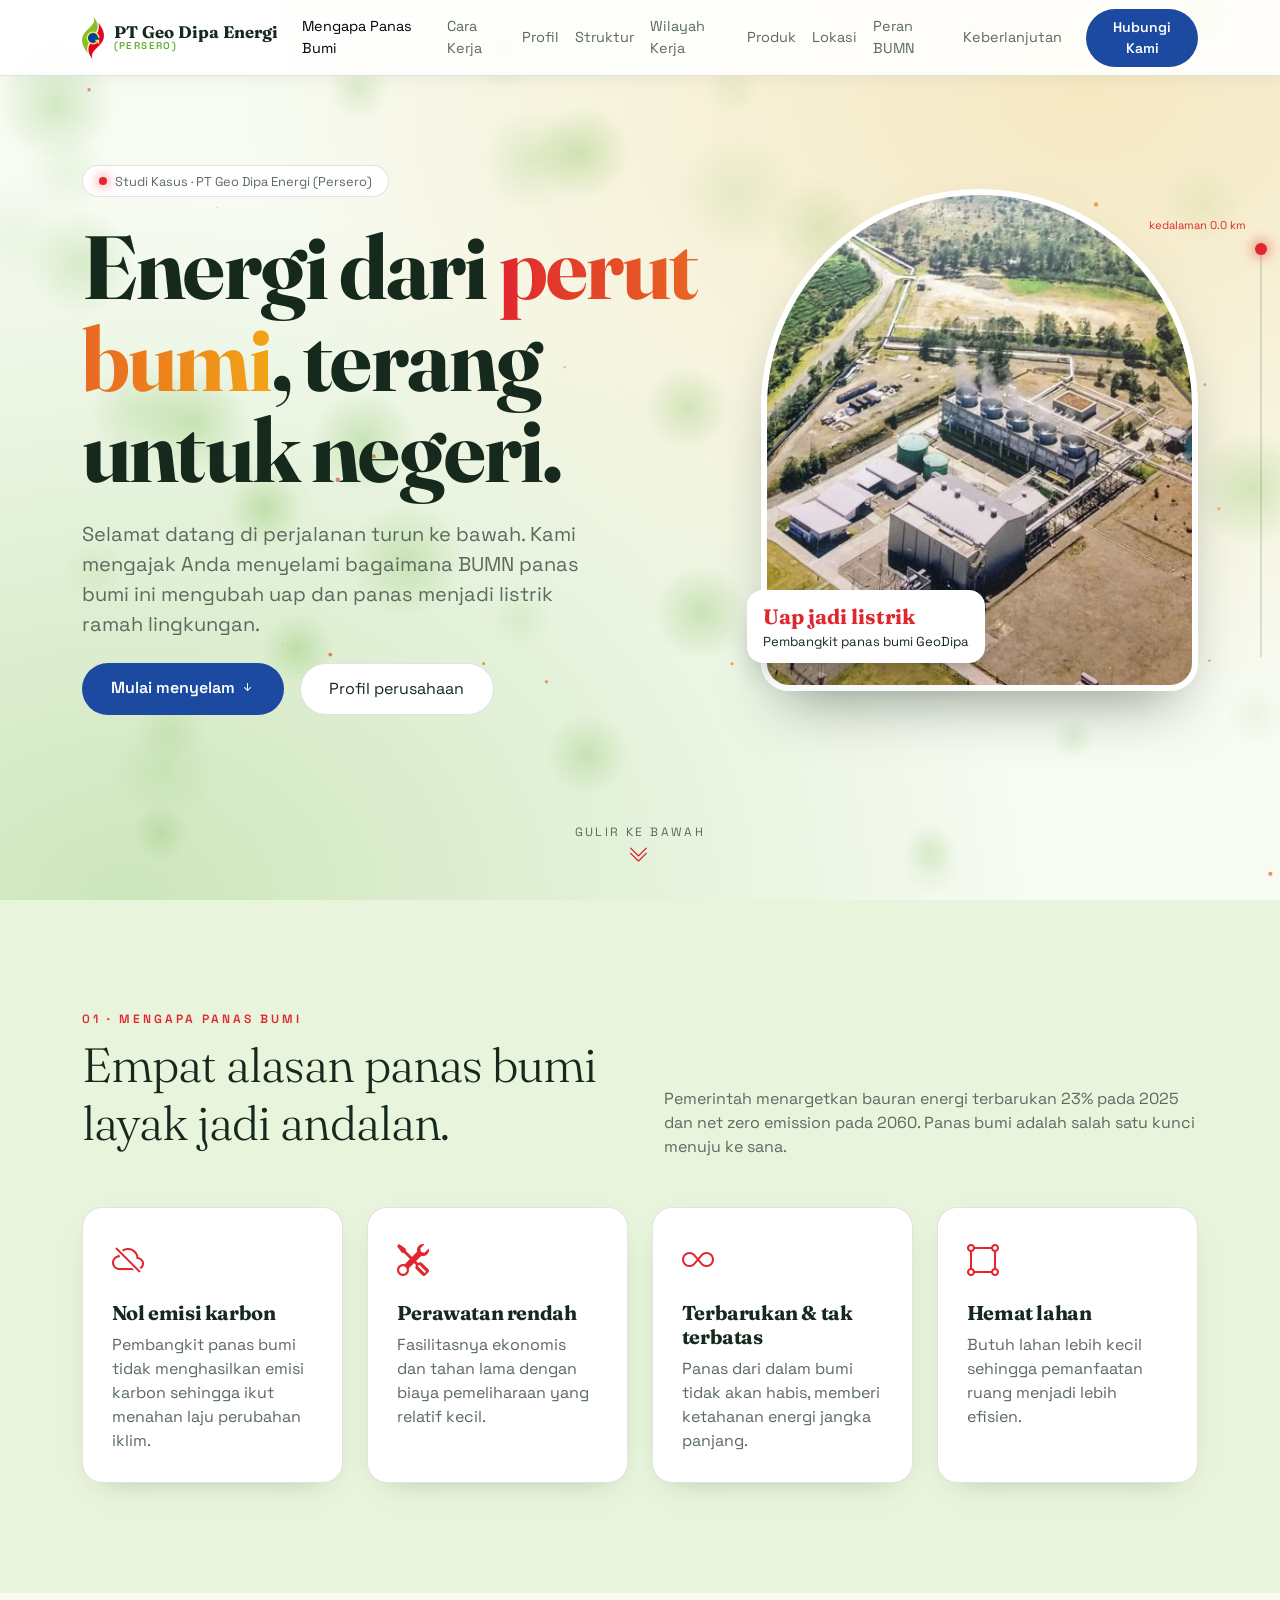
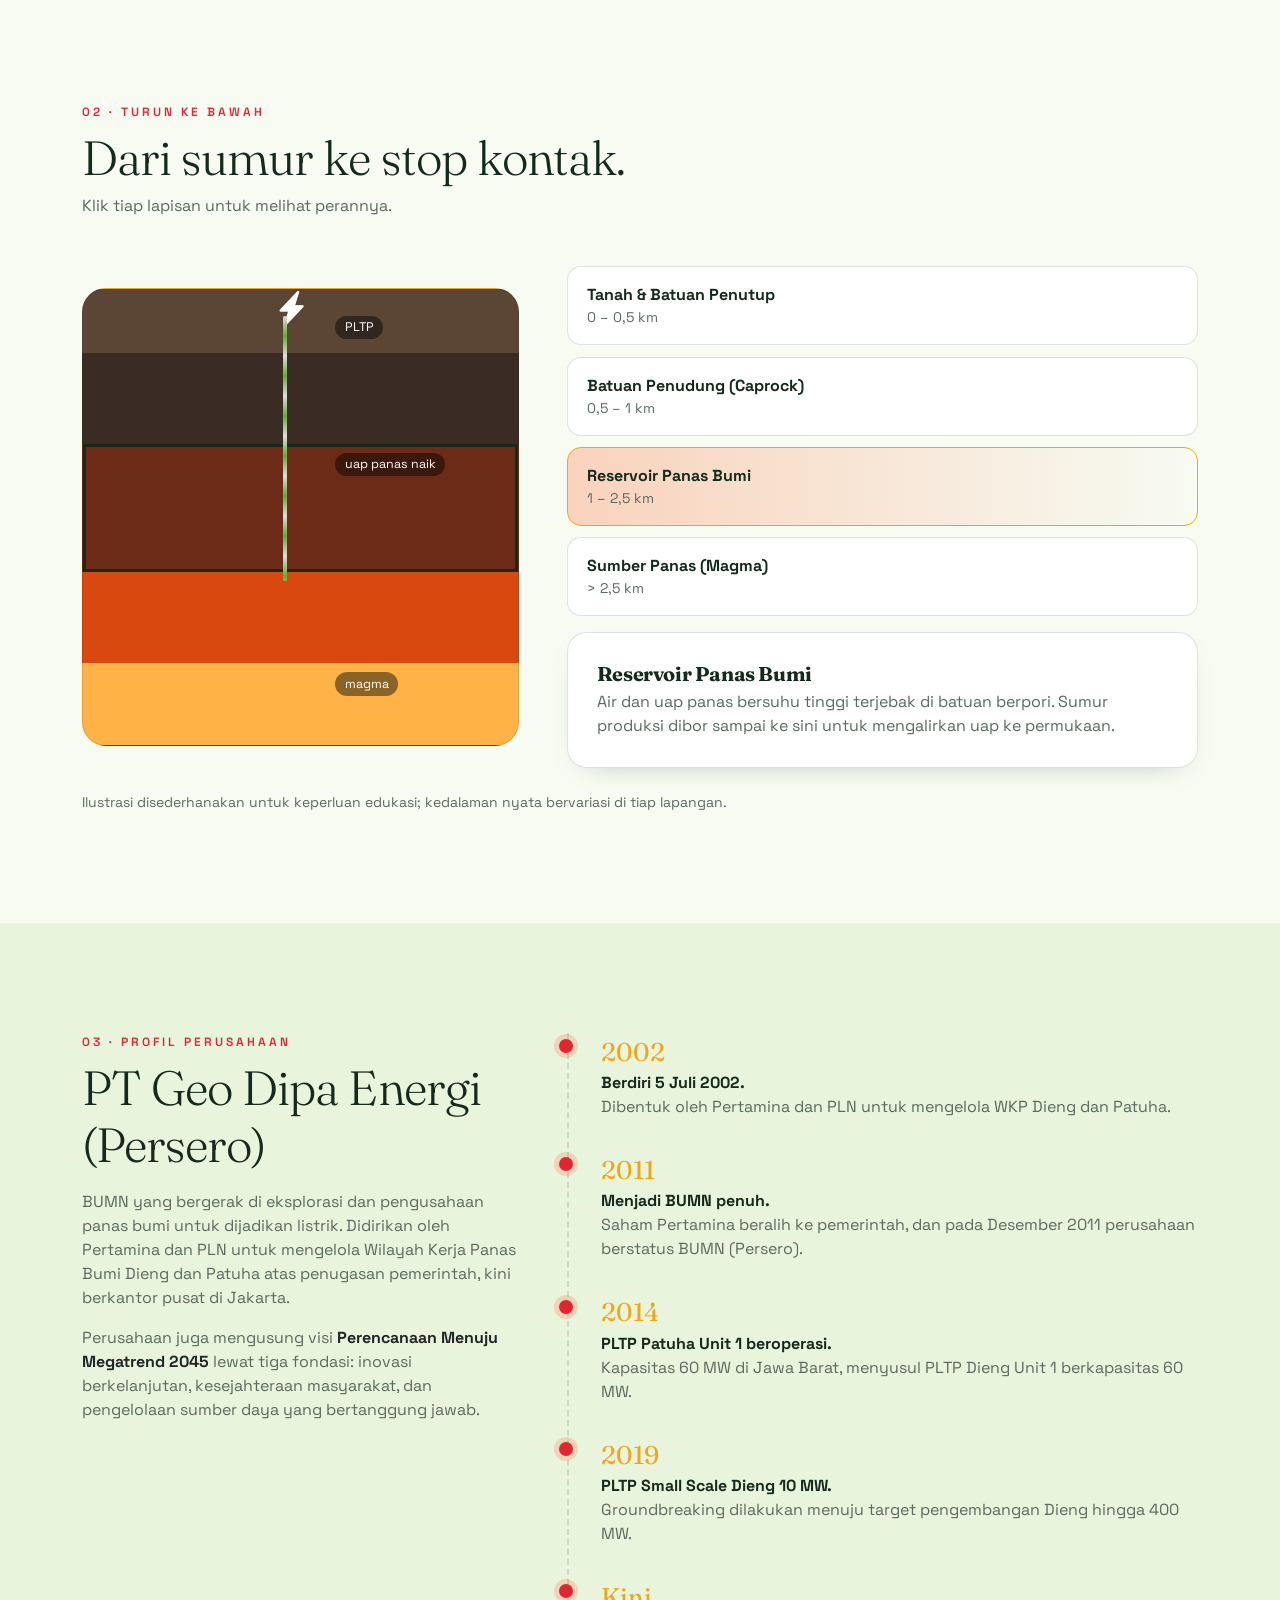
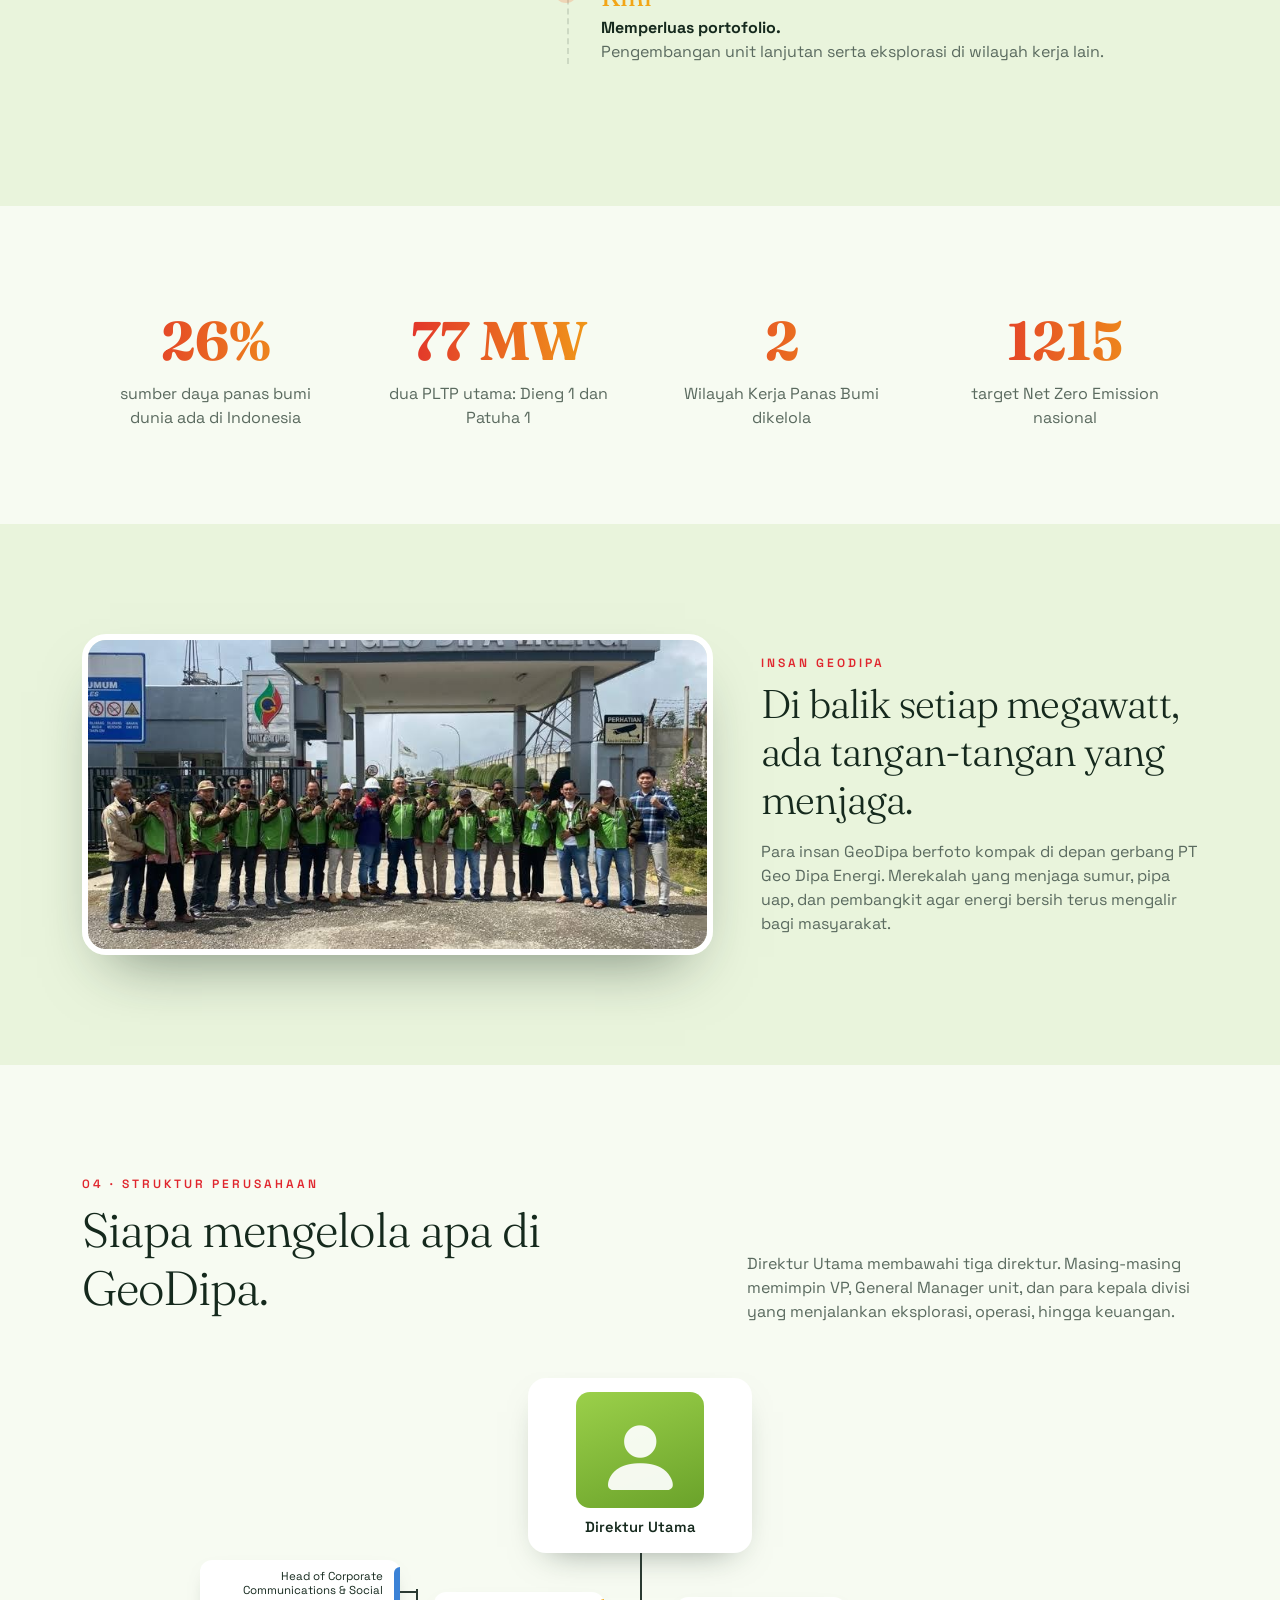
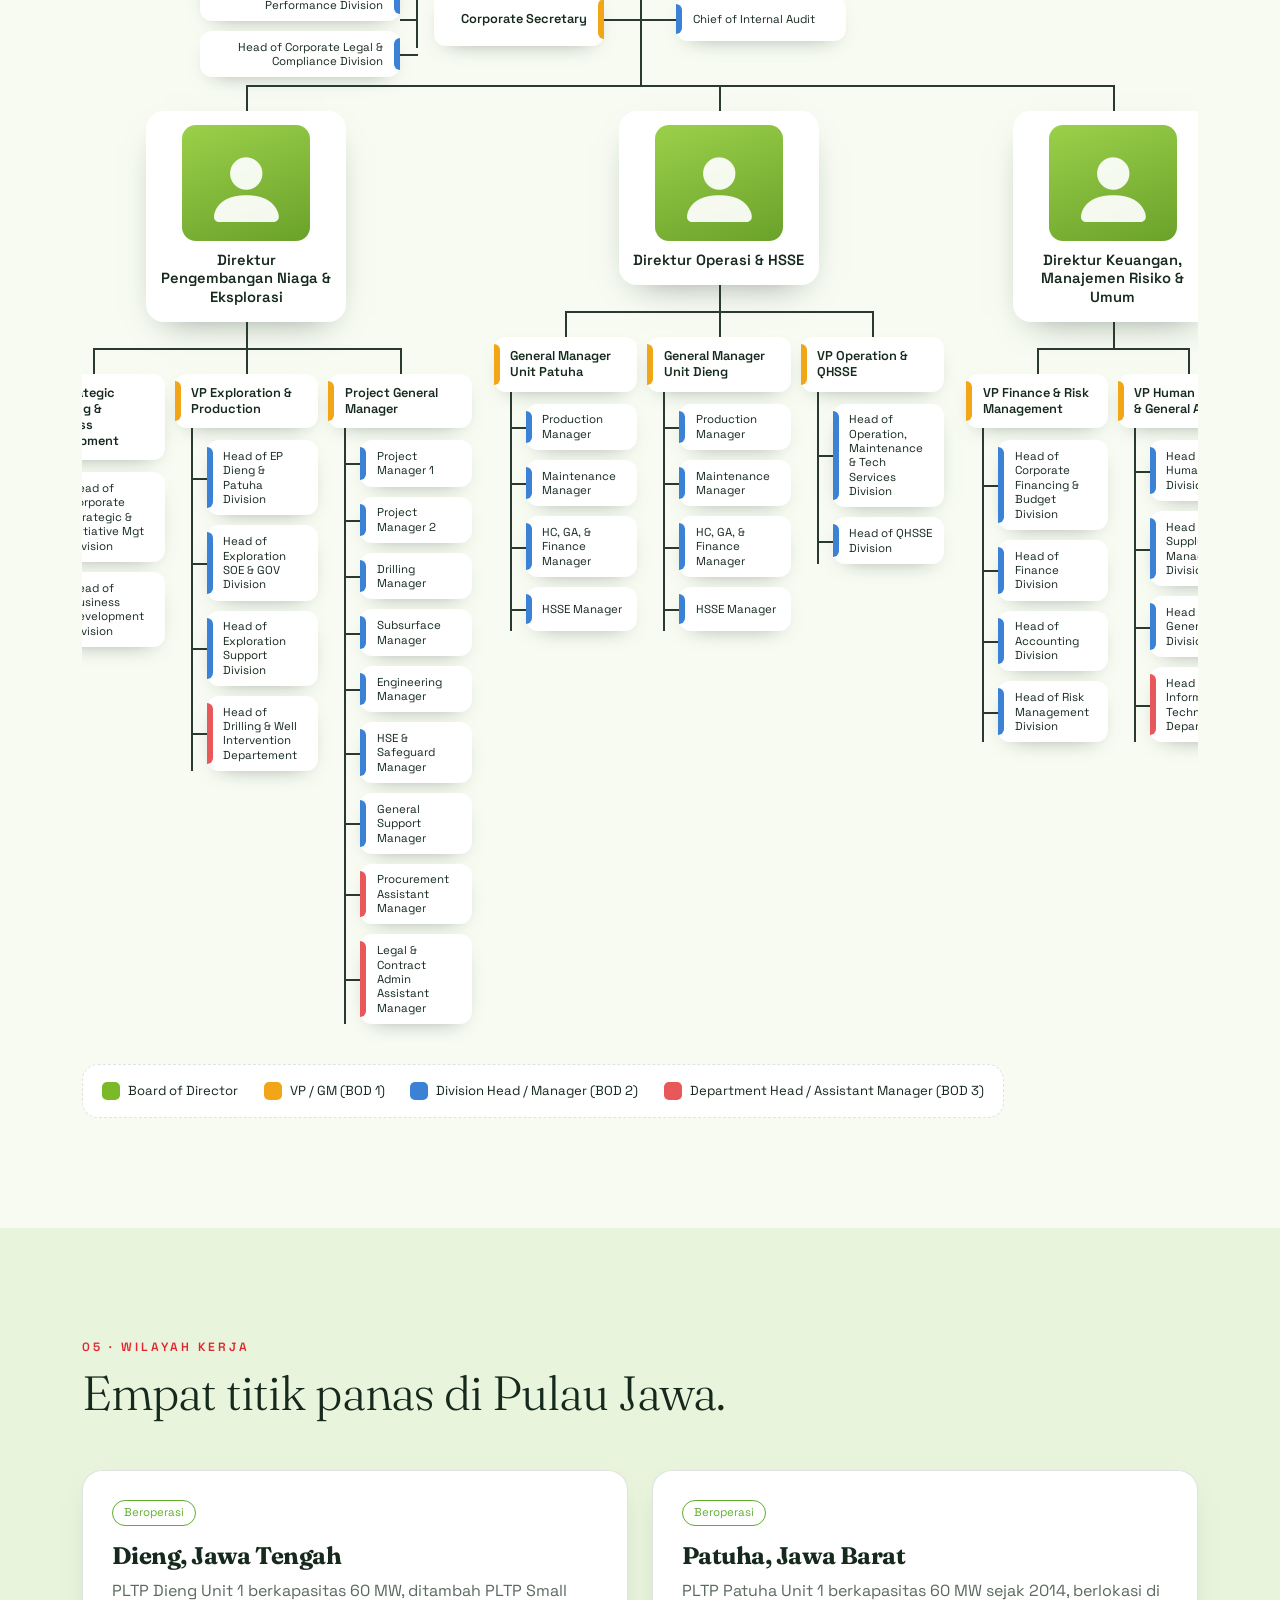
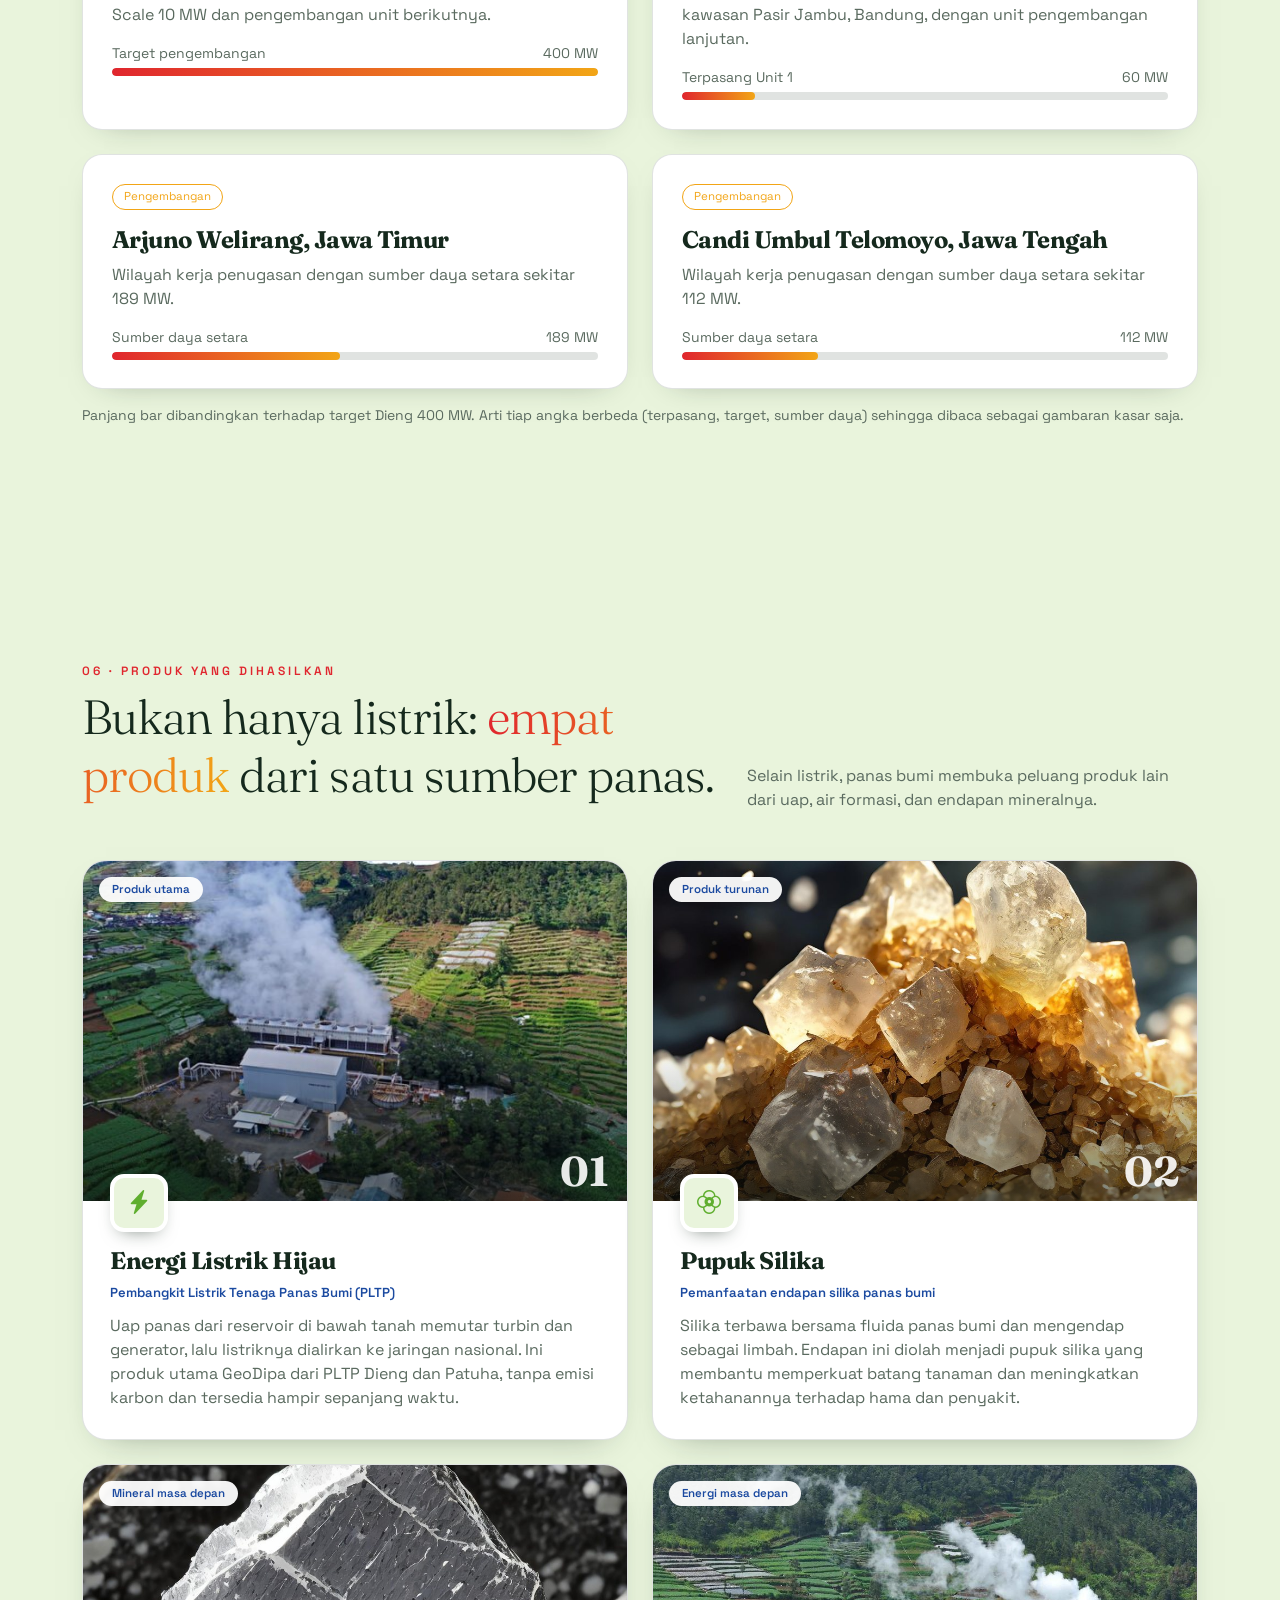
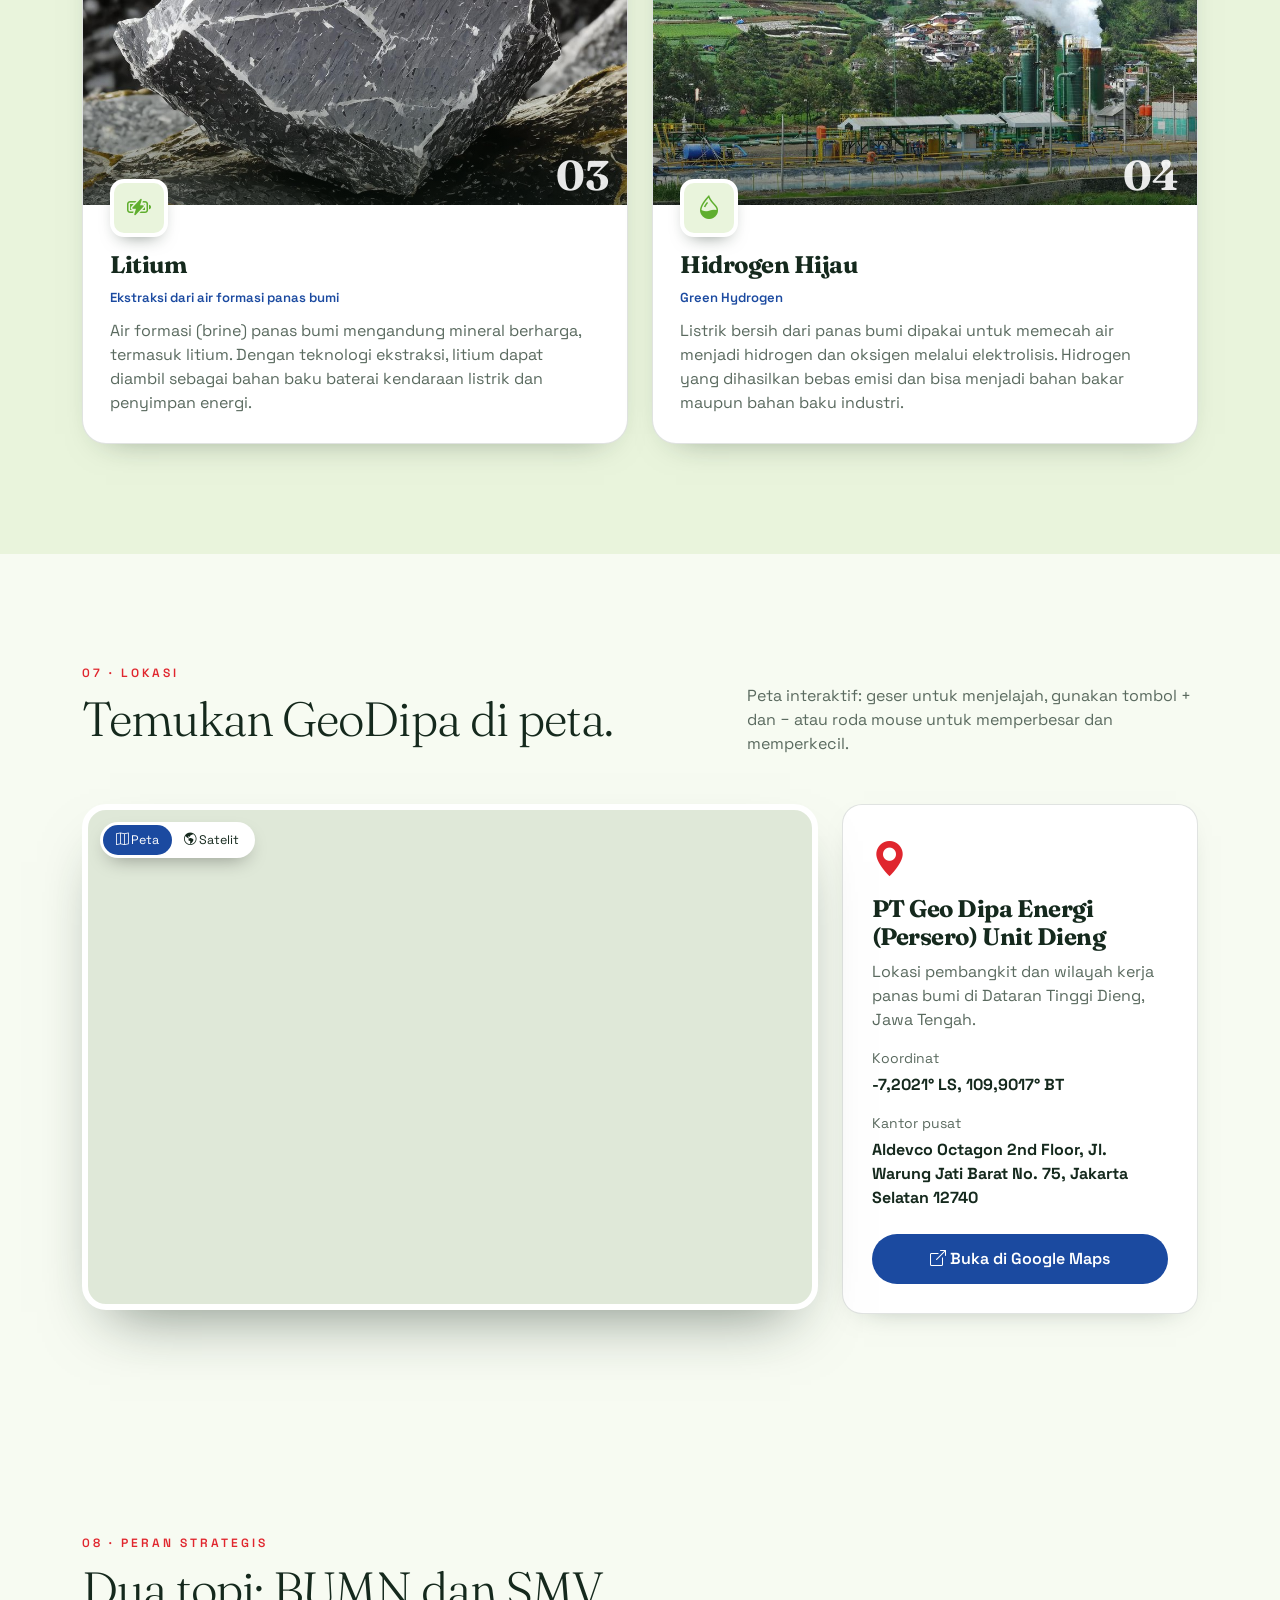
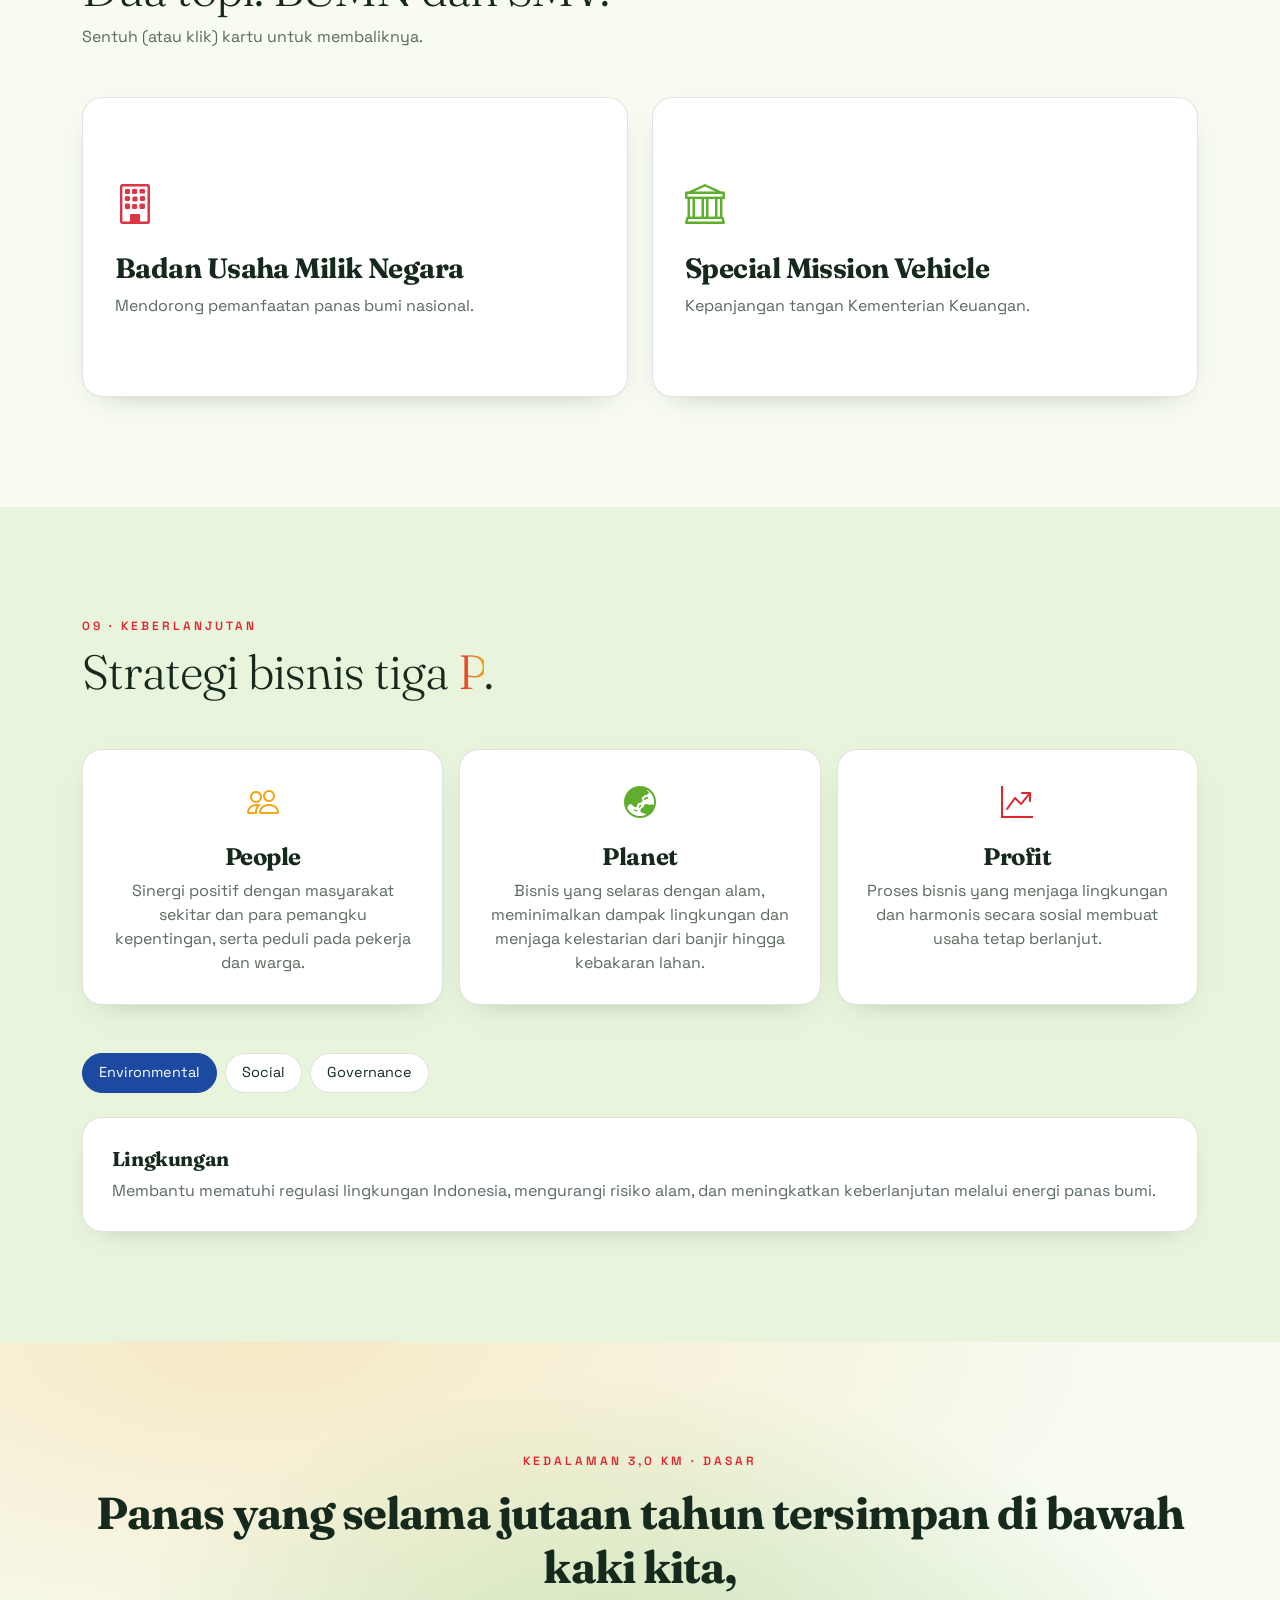
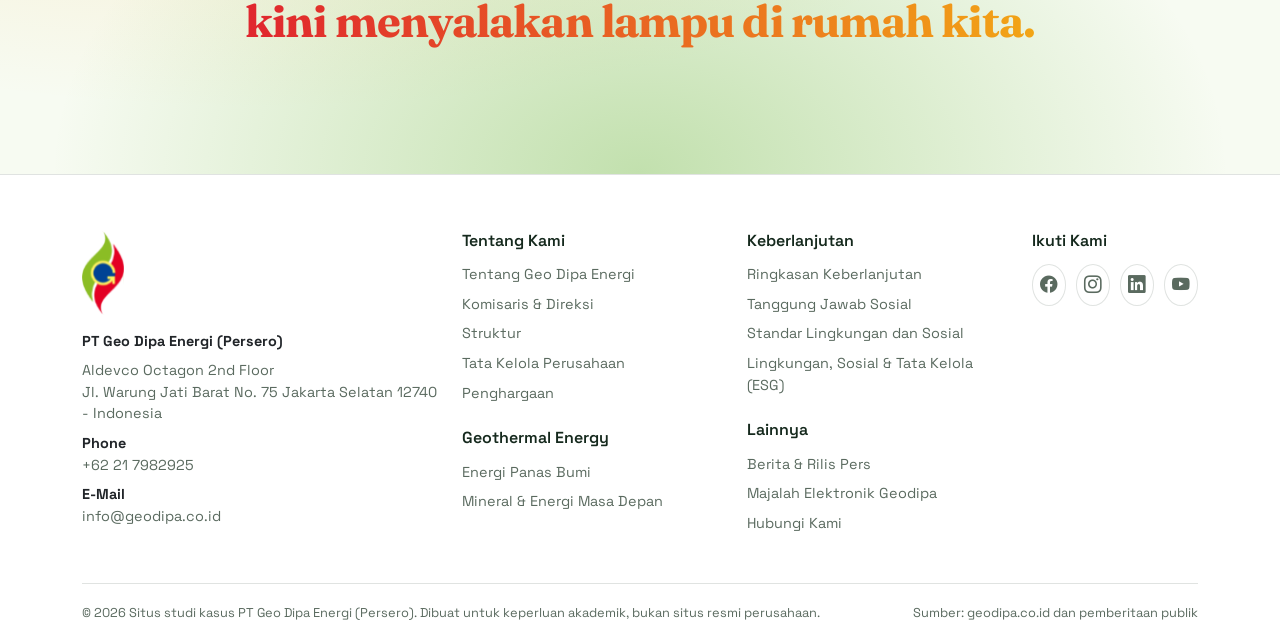
==== index.html @ bc91004d "Upload awal website PT GEO DIPA" ====
<!DOCTYPE html>
<html lang="id">
<head>
<meta charset="utf-8"><meta name="viewport" content="width=device-width, initial-scale=1">
<title>GeoDipa Energi | Dari Perut Bumi untuk Negeri</title>
<link rel="icon" href="assets/img/logo.png">
<meta name="description" content="Gambaran umum PT Geo Dipa Energi (Persero), BUMN panas bumi Indonesia. Situs studi kasus.">
<link rel="preconnect" href="https://fonts.googleapis.com"><link rel="preconnect" href="https://fonts.gstatic.com" crossorigin>
<link href="https://fonts.googleapis.com/css2?family=Fraunces:opsz,wght@9..144,600;9..144,700&family=Space+Grotesk:wght@400;500;600&display=swap" rel="stylesheet">
<link href="assets/vendor/bootstrap/css/bootstrap.min.css" rel="stylesheet">
<link href="assets/vendor/bootstrap-icons/bootstrap-icons.min.css" rel="stylesheet">
<link href="assets/vendor/aos/aos.css" rel="stylesheet">
<link href="assets/css/geodipa.css" rel="stylesheet">
</head>
<body data-bs-spy="scroll" data-bs-target="#nav" data-bs-offset="120">

<div id="gauge"><span>kedalaman 0.0 km</span><i></i></div>

<nav class="navbar navbar-expand-lg fixed-top"><div class="container">
  <a class="navbar-brand" href="index.html#hero"><img src="assets/img/logo.png" alt="Logo PT Geo Dipa Energi"><span>PT Geo Dipa Energi<small>(PERSERO)</small></span></a>
  <button class="navbar-toggler border-0" data-bs-toggle="collapse" data-bs-target="#nav"><i class="bi bi-list fs-2"></i></button>
  <div class="collapse navbar-collapse" id="nav"><ul class="navbar-nav ms-auto align-items-lg-center">
    <li class="nav-item"><a class="nav-link" href="#kenapa">Mengapa Panas Bumi</a></li>
    <li class="nav-item"><a class="nav-link" href="#cara">Cara Kerja</a></li>
    <li class="nav-item"><a class="nav-link" href="#profil">Profil</a></li>
    <li class="nav-item"><a class="nav-link" href="#struktur">Struktur</a></li>
    <li class="nav-item"><a class="nav-link" href="#wilayah">Wilayah Kerja</a></li>
    <li class="nav-item"><a class="nav-link" href="#produk">Produk</a></li>
    <li class="nav-item"><a class="nav-link" href="#lokasi">Lokasi</a></li>
    <li class="nav-item"><a class="nav-link" href="#peran">Peran BUMN</a></li>
    <li class="nav-item"><a class="nav-link" href="#esg">Keberlanjutan</a></li>
    <li class="nav-item ms-lg-3"><a class="btn btn-magma btn-sm px-3 py-2" href="kontak.html">Hubungi Kami</a></li>
  </ul></div>
</div></nav>

<!-- HERO -->
<section id="hero"><canvas id="fx"></canvas>
  <div class="container position-relative"><div class="row align-items-center g-5">
    <div class="col-lg-7">
      <div class="hero-tag mb-4" data-aos="fade-down"><b></b> Studi Kasus · PT Geo Dipa Energi (Persero)</div>
      <h1 data-aos="fade-up">Energi dari <span class="grad">perut bumi</span>, terang untuk negeri.</h1>
      <p class="mute fs-5 mt-4 col-lg-10" data-aos="fade-up" data-aos-delay="150">Selamat datang di perjalanan turun ke bawah. Kami mengajak Anda menyelami bagaimana BUMN panas bumi ini mengubah uap dan panas menjadi listrik ramah lingkungan.</p>
      <div class="mt-4 d-flex gap-3 flex-wrap" data-aos="fade-up" data-aos-delay="300">
        <a href="#cara" class="btn btn-magma">Mulai menyelam <i class="bi bi-arrow-down-short"></i></a>
        <a href="#profil" class="btn btn-ghost">Profil perusahaan</a></div>
    </div>
    <div class="col-lg-5" data-aos="zoom-in" data-aos-delay="200"><div class="hero-pic">
      <img src="assets/img/plta-geodipa.jpg" alt="Foto udara pembangkit listrik tenaga panas bumi GeoDipa dikelilingi kebun teh">
      <div class="badge-f"><b>Uap jadi listrik</b>Pembangkit panas bumi GeoDipa</div></div></div>
  </div></div>
  <div class="scroll-hint">GULIR KE BAWAH<i class="bi bi-chevron-double-down"></i></div>
</section>

<!-- KENAPA -->
<section id="kenapa" style="background:var(--tint)">
  <div class="container">
    <div class="row g-5 align-items-end mb-5">
      <div class="col-lg-6" data-aos="fade-right"><div class="eyebrow mb-2">01 · Mengapa panas bumi</div>
        <h2 class="display-5">Empat alasan panas bumi layak jadi andalan.</h2></div>
      <div class="col-lg-6 mute" data-aos="fade-left">Pemerintah menargetkan bauran energi terbarukan 23% pada 2025 dan net zero emission pada 2060. Panas bumi adalah salah satu kunci menuju ke sana.</div>
    </div>
    <div class="row g-4">
      <div class="col-md-6 col-lg-3" data-aos="fade-up"><div class="gcard"><i class="bi bi-cloud-slash ic"></i><h5 class="serif mt-3">Nol emisi karbon</h5><p class="mute mb-0">Pembangkit panas bumi tidak menghasilkan emisi karbon sehingga ikut menahan laju perubahan iklim.</p></div></div>
      <div class="col-md-6 col-lg-3" data-aos="fade-up" data-aos-delay="100"><div class="gcard"><i class="bi bi-tools ic"></i><h5 class="serif mt-3">Perawatan rendah</h5><p class="mute mb-0">Fasilitasnya ekonomis dan tahan lama dengan biaya pemeliharaan yang relatif kecil.</p></div></div>
      <div class="col-md-6 col-lg-3" data-aos="fade-up" data-aos-delay="200"><div class="gcard"><i class="bi bi-infinity ic"></i><h5 class="serif mt-3">Terbarukan &amp; tak terbatas</h5><p class="mute mb-0">Panas dari dalam bumi tidak akan habis, memberi ketahanan energi jangka panjang.</p></div></div>
      <div class="col-md-6 col-lg-3" data-aos="fade-up" data-aos-delay="300"><div class="gcard"><i class="bi bi-bounding-box-circles ic"></i><h5 class="serif mt-3">Hemat lahan</h5><p class="mute mb-0">Butuh lahan lebih kecil sehingga pemanfaatan ruang menjadi lebih efisien.</p></div></div>
    </div>
  </div>
</section>

<!-- CARA KERJA -->
<section id="cara">
  <div class="container">
    <div class="eyebrow mb-2">02 · Turun ke bawah</div>
    <h2 class="display-5 mb-2">Dari sumur ke stop kontak.</h2>
    <p class="mute mb-5">Klik tiap lapisan untuk melihat perannya.</p>
    <div class="row g-5 align-items-center">
      <div class="col-lg-5" data-aos="zoom-in">
        <div class="earth">
          <div class="band" style="top:0;height:14%"></div><div class="band" style="top:14%;height:20%"></div>
          <div class="band" style="top:34%;height:28%"></div><div class="band" style="top:62%;height:38%"></div>
          <i class="bi bi-lightning-charge-fill plant"></i><div class="well"></div>
          <span class="lbl" style="top:6%">PLTP</span><span class="lbl" style="top:36%">uap panas naik</span><span class="lbl" style="top:84%">magma</span>
        </div>
      </div>
      <div class="col-lg-7" data-aos="fade-left"><div id="layers"></div>
        <div class="gcard mt-3" id="layerInfo" style="min-height:130px"></div>
      </div>
    </div>
    <p class="mute small mt-4 mb-0">Ilustrasi disederhanakan untuk keperluan edukasi; kedalaman nyata bervariasi di tiap lapangan.</p>
  </div>
</section>

<!-- PROFIL -->
<section id="profil" style="background:var(--tint)">
  <div class="container">
    <div class="row g-5">
      <div class="col-lg-5" data-aos="fade-right">
        <div class="eyebrow mb-2">03 · Profil perusahaan</div>
        <h2 class="display-5">PT Geo Dipa Energi (Persero)</h2>
        <p class="mute mt-3">BUMN yang bergerak di eksplorasi dan pengusahaan panas bumi untuk dijadikan listrik. Didirikan oleh Pertamina dan PLN untuk mengelola Wilayah Kerja Panas Bumi Dieng dan Patuha atas penugasan pemerintah, kini berkantor pusat di Jakarta.</p>
        <p class="mute">Perusahaan juga mengusung visi <b class="text-dark">Perencanaan Menuju Megatrend 2045</b> lewat tiga fondasi: inovasi berkelanjutan, kesejahteraan masyarakat, dan pengelolaan sumber daya yang bertanggung jawab.</p>
      </div>
      <div class="col-lg-7" data-aos="fade-left">
        <div class="tl">
          <div class="it"><div class="yr">2002</div><b>Berdiri 5 Juli 2002.</b><div class="mute">Dibentuk oleh Pertamina dan PLN untuk mengelola WKP Dieng dan Patuha.</div></div>
          <div class="it"><div class="yr">2011</div><b>Menjadi BUMN penuh.</b><div class="mute">Saham Pertamina beralih ke pemerintah, dan pada Desember 2011 perusahaan berstatus BUMN (Persero).</div></div>
          <div class="it"><div class="yr">2014</div><b>PLTP Patuha Unit 1 beroperasi.</b><div class="mute">Kapasitas 60 MW di Jawa Barat, menyusul PLTP Dieng Unit 1 berkapasitas 60 MW.</div></div>
          <div class="it"><div class="yr">2019</div><b>PLTP Small Scale Dieng 10 MW.</b><div class="mute">Groundbreaking dilakukan menuju target pengembangan Dieng hingga 400 MW.</div></div>
          <div class="it"><div class="yr">Kini</div><b>Memperluas portofolio.</b><div class="mute">Pengembangan unit lanjutan serta eksplorasi di wilayah kerja lain.</div></div>
        </div>
      </div>
    </div>
  </div>
</section>

<!-- STATS -->
<section style="padding:70px 0"><div class="container"><div class="row g-3 text-center">
  <div class="col-6 col-lg-3 stat"><div class="n grad"><span data-purecounter-start="0" data-purecounter-end="40" data-purecounter-duration="2" class="purecounter"></span>%</div><div class="mute">sumber daya panas bumi dunia ada di Indonesia</div></div>
  <div class="col-6 col-lg-3 stat"><div class="n grad"><span data-purecounter-start="0" data-purecounter-end="120" data-purecounter-duration="2" class="purecounter"></span> MW</div><div class="mute">dua PLTP utama: Dieng 1 dan Patuha 1</div></div>
  <div class="col-6 col-lg-3 stat"><div class="n grad"><span data-purecounter-start="0" data-purecounter-end="4" data-purecounter-duration="2" class="purecounter"></span></div><div class="mute">Wilayah Kerja Panas Bumi dikelola</div></div>
  <div class="col-6 col-lg-3 stat"><div class="n grad"><span data-purecounter-start="0" data-purecounter-end="2060" data-purecounter-duration="2" data-purecounter-separator="false" class="purecounter"></span></div><div class="mute">target Net Zero Emission nasional</div></div>
</div></div></section>

<!-- INSAN -->
<section id="insan" style="background:var(--tint)">
  <div class="container"><div class="row g-5 align-items-center">
    <div class="col-lg-7" data-aos="fade-right"><div class="photo-frame"><img src="assets/img/insan-geodipa.jpg" alt="Insan GeoDipa berfoto kompak di depan gerbang PT Geo Dipa Energi"></div></div>
    <div class="col-lg-5" data-aos="fade-left"><div class="eyebrow mb-2">Insan GeoDipa</div>
      <h2 class="display-6">Di balik setiap megawatt, ada tangan-tangan yang menjaga.</h2>
      <p class="mute mt-3 mb-0">Para insan GeoDipa berfoto kompak di depan gerbang PT Geo Dipa Energi. Merekalah yang menjaga sumur, pipa uap, dan pembangkit agar energi bersih terus mengalir bagi masyarakat.</p></div>
  </div></div>
</section>

<!-- STRUKTUR -->
<section id="struktur">
  <div class="container">
    <div class="row g-4 align-items-end mb-5">
      <div class="col-lg-7" data-aos="fade-right"><div class="eyebrow mb-2">04 · Struktur perusahaan</div>
        <h2 class="display-5">Siapa mengelola apa di GeoDipa.</h2></div>
      <div class="col-lg-5 mute" data-aos="fade-left">Direktur Utama membawahi tiga direktur. Masing-masing memimpin VP, General Manager unit, dan para kepala divisi yang menjalankan eksplorasi, operasi, hingga keuangan.</div>
    </div>
    <div class="org-hint d-lg-none mute small mb-2"><i class="bi bi-arrow-left-right"></i> Geser bagan ke samping untuk melihat seluruhnya.</div>
    <div data-aos="fade-up"><div class="org-scroll" tabindex="0" aria-label="Bagan struktur organisasi PT Geo Dipa Energi">
<div class="org">
  <div class="otop">
    <div class="dcard"><div class="ph"><i class="bi bi-person-fill"></i></div><b>Direktur Utama</b></div>
  </div>
  <div class="ostaff">
    <div class="sl"><div class="stack"><div class="oc b rt"><span>Head of Corporate Communications &amp; Social Performance Division</span></div><div class="oc b rt"><span>Head of Corporate Legal &amp; Compliance Division</span></div></div><div class="oc o rt"><span>Corporate Secretary</span></div></div>
    <div class="sm"></div>
    <div class="sr"><div class="oc b "><span>Chief of Internal Audit</span></div></div>
  </div>
  <div class="odirs">
    <div class="ogrp" style="grid-column:span 3"><div class="odir"><div class="dcard"><div class="ph"><i class="bi bi-person-fill"></i></div><b>Direktur Pengembangan Niaga &amp; Eksplorasi</b></div></div><div class="ocols n3"><div class="ocol"><div class="oc o "><span>VP Strategic Planning &amp; Business Development</span></div><ul class="kids"><li><div class="oc b "><span>Head of Corporate Strategic &amp; Initiative Mgt Division</span></div></li><li><div class="oc b "><span>Head of Business Development Division</span></div></li></ul></div><div class="ocol"><div class="oc o "><span>VP Exploration &amp; Production</span></div><ul class="kids"><li><div class="oc b "><span>Head of EP Dieng &amp; Patuha Division</span></div></li><li><div class="oc b "><span>Head of Exploration SOE &amp; GOV Division</span></div></li><li><div class="oc b "><span>Head of Exploration Support Division</span></div></li><li><div class="oc r "><span>Head of Drilling &amp; Well Intervention Departement</span></div></li></ul></div><div class="ocol"><div class="oc o "><span>Project General Manager</span></div><ul class="kids"><li><div class="oc b "><span>Project Manager 1</span></div></li><li><div class="oc b "><span>Project Manager 2</span></div></li><li><div class="oc b "><span>Drilling Manager</span></div></li><li><div class="oc b "><span>Subsurface Manager</span></div></li><li><div class="oc b "><span>Engineering Manager</span></div></li><li><div class="oc b "><span>HSE &amp; Safeguard Manager</span></div></li><li><div class="oc b "><span>General Support Manager</span></div></li><li><div class="oc r "><span>Procurement Assistant Manager</span></div></li><li><div class="oc r "><span>Legal &amp; Contract Admin Assistant Manager</span></div></li></ul></div></div></div>
    <div class="ogrp" style="grid-column:span 3"><div class="odir"><div class="dcard"><div class="ph"><i class="bi bi-person-fill"></i></div><b>Direktur Operasi &amp; HSSE</b></div></div><div class="ocols n3"><div class="ocol"><div class="oc o "><span>General Manager Unit Patuha</span></div><ul class="kids"><li><div class="oc b "><span>Production Manager</span></div></li><li><div class="oc b "><span>Maintenance Manager</span></div></li><li><div class="oc b "><span>HC, GA, &amp; Finance Manager</span></div></li><li><div class="oc b "><span>HSSE Manager</span></div></li></ul></div><div class="ocol"><div class="oc o "><span>General Manager Unit Dieng</span></div><ul class="kids"><li><div class="oc b "><span>Production Manager</span></div></li><li><div class="oc b "><span>Maintenance Manager</span></div></li><li><div class="oc b "><span>HC, GA, &amp; Finance Manager</span></div></li><li><div class="oc b "><span>HSSE Manager</span></div></li></ul></div><div class="ocol"><div class="oc o "><span>VP Operation &amp; QHSSE</span></div><ul class="kids"><li><div class="oc b "><span>Head of Operation, Maintenance &amp; Tech Services Division</span></div></li><li><div class="oc b "><span>Head of QHSSE Division</span></div></li></ul></div></div></div>
    <div class="ogrp" style="grid-column:span 2"><div class="odir"><div class="dcard"><div class="ph"><i class="bi bi-person-fill"></i></div><b>Direktur Keuangan, Manajemen Risiko &amp; Umum</b></div></div><div class="ocols n2"><div class="ocol"><div class="oc o "><span>VP Finance &amp; Risk Management</span></div><ul class="kids"><li><div class="oc b "><span>Head of Corporate Financing &amp; Budget Division</span></div></li><li><div class="oc b "><span>Head of Finance Division</span></div></li><li><div class="oc b "><span>Head of Accounting Division</span></div></li><li><div class="oc b "><span>Head of Risk Management Division</span></div></li></ul></div><div class="ocol"><div class="oc o "><span>VP Human Capital &amp; General Affairs</span></div><ul class="kids"><li><div class="oc b "><span>Head of Human Capital Division</span></div></li><li><div class="oc b "><span>Head of Supply Chain Management Division</span></div></li><li><div class="oc b "><span>Head of General Affair Division</span></div></li><li><div class="oc r "><span>Head of Information Technology Department</span></div></li></ul></div></div></div>
  </div>
</div>
</div>
<div class="olegend">
  <span><i class="lg g"></i>Board of Director</span><span><i class="lg o"></i>VP / GM (BOD 1)</span><span><i class="lg b"></i>Division Head / Manager (BOD 2)</span><span><i class="lg r"></i>Department Head / Assistant Manager (BOD 3)</span>
</div></div>
  </div>
</section>

<!-- WILAYAH -->
<section id="wilayah" style="background:var(--tint)">
  <div class="container">
    <div class="eyebrow mb-2">05 · Wilayah kerja</div>
    <h2 class="display-5 mb-5">Empat titik panas di Pulau Jawa.</h2>
    <div class="row g-4 wkp">
      <div class="col-md-6" data-aos="fade-up"><div class="gcard"><span class="chip">Beroperasi</span><h4 class="serif mt-3">Dieng, Jawa Tengah</h4>
        <p class="mute">PLTP Dieng Unit 1 berkapasitas 60 MW, ditambah PLTP Small Scale 10 MW dan pengembangan unit berikutnya.</p>
        <div class="d-flex justify-content-between small mute mb-1"><span>Target pengembangan</span><span>400 MW</span></div><div class="bar"><span data-w="100"></span></div></div></div>
      <div class="col-md-6" data-aos="fade-up" data-aos-delay="100"><div class="gcard"><span class="chip">Beroperasi</span><h4 class="serif mt-3">Patuha, Jawa Barat</h4>
        <p class="mute">PLTP Patuha Unit 1 berkapasitas 60 MW sejak 2014, berlokasi di kawasan Pasir Jambu, Bandung, dengan unit pengembangan lanjutan.</p>
        <div class="d-flex justify-content-between small mute mb-1"><span>Terpasang Unit 1</span><span>60 MW</span></div><div class="bar"><span data-w="15"></span></div></div></div>
      <div class="col-md-6" data-aos="fade-up"><div class="gcard"><span class="chip dev">Pengembangan</span><h4 class="serif mt-3">Arjuno Welirang, Jawa Timur</h4>
        <p class="mute">Wilayah kerja penugasan dengan sumber daya setara sekitar 189 MW.</p>
        <div class="d-flex justify-content-between small mute mb-1"><span>Sumber daya setara</span><span>189 MW</span></div><div class="bar"><span data-w="47"></span></div></div></div>
      <div class="col-md-6" data-aos="fade-up" data-aos-delay="100"><div class="gcard"><span class="chip dev">Pengembangan</span><h4 class="serif mt-3">Candi Umbul Telomoyo, Jawa Tengah</h4>
        <p class="mute">Wilayah kerja penugasan dengan sumber daya setara sekitar 112 MW.</p>
        <div class="d-flex justify-content-between small mute mb-1"><span>Sumber daya setara</span><span>112 MW</span></div><div class="bar"><span data-w="28"></span></div></div></div>
    </div>
    <p class="mute small mt-3">Panjang bar dibandingkan terhadap target Dieng 400 MW. Arti tiap angka berbeda (terpasang, target, sumber daya) sehingga dibaca sebagai gambaran kasar saja.</p>
  </div>
</section>

<!-- PRODUK -->
<section id="produk" style="background:var(--tint)">
  <div class="container">
    <div class="row g-4 align-items-end mb-5">
      <div class="col-lg-7" data-aos="fade-right"><div class="eyebrow mb-2">06 · Produk yang dihasilkan</div>
        <h2 class="display-5">Bukan hanya listrik: <span class="grad">empat produk</span> dari satu sumber panas.</h2></div>
      <div class="col-lg-5 mute" data-aos="fade-left">Selain listrik, panas bumi membuka peluang produk lain dari uap, air formasi, dan endapan mineralnya.</div>
    </div>
    <div class="row g-4">
    <div class="col-md-6" data-aos="fade-up" data-aos-delay="0"><article class="pcard">
        <div class="pimg"><img src="assets/img/produk-listrik.jpg" alt="Pembangkit panas bumi GeoDipa dikelilingi lahan pertanian" loading="lazy"><span class="ptag">Produk utama</span><span class="pnum">01</span></div>
        <div class="pbody"><div class="pic"><i class="bi bi-lightning-charge-fill"></i></div><h4 class="serif">Energi Listrik Hijau</h4><div class="psub">Pembangkit Listrik Tenaga Panas Bumi (PLTP)</div><p class="mute mb-0">Uap panas dari reservoir di bawah tanah memutar turbin dan generator, lalu listriknya dialirkan ke jaringan nasional. Ini produk utama GeoDipa dari PLTP Dieng dan Patuha, tanpa emisi karbon dan tersedia hampir sepanjang waktu.</p></div>
      </article></div>
    <div class="col-md-6" data-aos="fade-up" data-aos-delay="100"><article class="pcard">
        <div class="pimg"><img src="assets/img/produk-silika.jpg" alt="Kristal silika berwarna keemasan" loading="lazy"><span class="ptag">Produk turunan</span><span class="pnum">02</span></div>
        <div class="pbody"><div class="pic"><i class="bi bi-flower2"></i></div><h4 class="serif">Pupuk Silika</h4><div class="psub">Pemanfaatan endapan silika panas bumi</div><p class="mute mb-0">Silika terbawa bersama fluida panas bumi dan mengendap sebagai limbah. Endapan ini diolah menjadi pupuk silika yang membantu memperkuat batang tanaman dan meningkatkan ketahanannya terhadap hama dan penyakit.</p></div>
      </article></div>
    <div class="col-md-6" data-aos="fade-up" data-aos-delay="0"><article class="pcard">
        <div class="pimg"><img src="assets/img/produk-litium.jpg" alt="Bongkahan batuan litium berwarna gelap dengan urat putih dan emas" loading="lazy"><span class="ptag">Mineral masa depan</span><span class="pnum">03</span></div>
        <div class="pbody"><div class="pic"><i class="bi bi-battery-charging"></i></div><h4 class="serif">Litium</h4><div class="psub">Ekstraksi dari air formasi panas bumi</div><p class="mute mb-0">Air formasi (brine) panas bumi mengandung mineral berharga, termasuk litium. Dengan teknologi ekstraksi, litium dapat diambil sebagai bahan baku baterai kendaraan listrik dan penyimpan energi.</p></div>
      </article></div>
    <div class="col-md-6" data-aos="fade-up" data-aos-delay="100"><article class="pcard">
        <div class="pimg"><img src="assets/img/produk-hidrogen.jpg" alt="Fasilitas plant hidrogen hijau di tengah perbukitan" loading="lazy"><span class="ptag">Energi masa depan</span><span class="pnum">04</span></div>
        <div class="pbody"><div class="pic"><i class="bi bi-droplet-half"></i></div><h4 class="serif">Hidrogen Hijau</h4><div class="psub">Green Hydrogen</div><p class="mute mb-0">Listrik bersih dari panas bumi dipakai untuk memecah air menjadi hidrogen dan oksigen melalui elektrolisis. Hidrogen yang dihasilkan bebas emisi dan bisa menjadi bahan bakar maupun bahan baku industri.</p></div>
      </article></div>
    </div>
  </div>
</section>

<!-- LOKASI -->
<section id="lokasi">
  <div class="container">
    <div class="row g-4 align-items-end mb-5">
      <div class="col-lg-7" data-aos="fade-right"><div class="eyebrow mb-2">07 · Lokasi</div>
        <h2 class="display-5">Temukan GeoDipa di peta.</h2></div>
      <div class="col-lg-5 mute" data-aos="fade-left">Peta interaktif: geser untuk menjelajah, gunakan tombol + dan − atau roda mouse untuk memperbesar dan memperkecil.</div>
    </div>
    <div class="row g-4">
      <div class="col-lg-8" data-aos="fade-up">
        <div class="mapbox">
          <div class="maptabs" role="group" aria-label="Jenis peta">
            <button class="on" data-t="m" type="button"><i class="bi bi-map"></i> Peta</button>
            <button data-t="k" type="button"><i class="bi bi-globe-americas"></i> Satelit</button>
          </div>
          <iframe id="gmap" title="Peta lokasi PT Geo Dipa Energi (Persero) Unit Dieng" loading="lazy" allowfullscreen referrerpolicy="no-referrer-when-downgrade"
            src="https://maps.google.com/maps?q=-7.2021115,109.9016896(PT%20Geo%20Dipa%20Energi%20Unit%20Dieng)&amp;z=14&amp;t=m&amp;hl=id&amp;output=embed"></iframe>
        </div>
      </div>
      <div class="col-lg-4" data-aos="fade-up" data-aos-delay="100">
        <div class="gcard loc">
          <i class="bi bi-geo-alt-fill ic"></i>
          <h4 class="serif mt-2">PT Geo Dipa Energi (Persero) Unit Dieng</h4>
          <p class="mute">Lokasi pembangkit dan wilayah kerja panas bumi di Dataran Tinggi Dieng, Jawa Tengah.</p>
          <div class="small mute mb-1">Koordinat</div><div class="mb-3"><b>-7,2021° LS, 109,9017° BT</b></div>
          <div class="small mute mb-1">Kantor pusat</div><div class="mb-4"><b>Aldevco Octagon 2nd Floor, Jl. Warung Jati Barat No. 75, Jakarta Selatan 12740</b></div>
          <a class="btn btn-magma w-100" href="https://maps.app.goo.gl/nhLriQ5mREMkyF7M6" target="_blank" rel="noopener"><i class="bi bi-box-arrow-up-right"></i> Buka di Google Maps</a>
        </div>
      </div>
    </div>
  </div>
</section>

<!-- PERAN -->
<section id="peran">
  <div class="container">
    <div class="eyebrow mb-2">08 · Peran strategis</div>
    <h2 class="display-5 mb-2">Dua topi: BUMN dan SMV.</h2>
    <p class="mute mb-5">Sentuh (atau klik) kartu untuk membaliknya.</p>
    <div class="row g-4">
      <div class="col-md-6" data-aos="flip-left"><div class="flip"><div>
        <div class="f"><i class="bi bi-building ic fs-1 text-danger"></i><h3 class="mt-3">Badan Usaha Milik Negara</h3><p class="mute mb-0">Mendorong pemanfaatan panas bumi nasional.</p></div>
        <div class="b"><p>Mempercepat pemanfaatan lewat pengembangan mandiri, kerja sama dengan BUMN lain, dan kolaborasi dengan swasta.</p><p class="mb-0">Bertindak sebagai jaring pengaman pemerintah dengan menerima proyek di wilayah kerja yang kurang diminati pihak lain.</p></div></div></div></div>
      <div class="col-md-6" data-aos="flip-right"><div class="flip"><div>
        <div class="f"><i class="bi bi-bank ic fs-1" style="color:var(--steam)"></i><h3 class="mt-3">Special Mission Vehicle</h3><p class="mute mb-0">Kepanjangan tangan Kementerian Keuangan.</p></div>
        <div class="b" style="background:linear-gradient(135deg,#1c8d88,#0e4f4c)"><p>Menjalankan penugasan untuk mengurangi risiko eksplorasi atas nama pemerintah bersama SMV lain.</p><p class="mb-0">Memanfaatkan insentif fiskal seperti jaminan pemerintah dan dana eksplorasi panas bumi, serta membantu merumuskan kebijakan fiskal terkait panas bumi.</p></div></div></div></div>
    </div>
  </div>
</section>

<!-- ESG -->
<section id="esg" style="background:var(--tint)">
  <div class="container">
    <div class="eyebrow mb-2">09 · Keberlanjutan</div>
    <h2 class="display-5 mb-5">Strategi bisnis tiga <span class="grad">P</span>.</h2>
    <div class="p3 mb-5">
      <div class="gcard" data-aos="fade-up"><i class="bi bi-people ic"></i><h4 class="serif mt-3">People</h4><p class="mute mb-0">Sinergi positif dengan masyarakat sekitar dan para pemangku kepentingan, serta peduli pada pekerja dan warga.</p></div>
      <div class="gcard" data-aos="fade-up" data-aos-delay="100"><i class="bi bi-globe-asia-australia ic"></i><h4 class="serif mt-3">Planet</h4><p class="mute mb-0">Bisnis yang selaras dengan alam, meminimalkan dampak lingkungan dan menjaga kelestarian dari banjir hingga kebakaran lahan.</p></div>
      <div class="gcard" data-aos="fade-up" data-aos-delay="200"><i class="bi bi-graph-up-arrow ic"></i><h4 class="serif mt-3">Profit</h4><p class="mute mb-0">Proses bisnis yang menjaga lingkungan dan harmonis secara sosial membuat usaha tetap berlanjut.</p></div>
    </div>
    <ul class="nav nav-pills mb-4" data-aos="fade-up"><li class="nav-item"><button class="nav-link active" data-bs-toggle="pill" data-bs-target="#e1">Environmental</button></li><li class="nav-item"><button class="nav-link" data-bs-toggle="pill" data-bs-target="#e2">Social</button></li><li class="nav-item"><button class="nav-link" data-bs-toggle="pill" data-bs-target="#e3">Governance</button></li></ul>
    <div class="tab-content gcard" data-aos="fade-up">
      <div class="tab-pane fade show active" id="e1"><h5 class="serif">Lingkungan</h5><p class="mute mb-0">Membantu mematuhi regulasi lingkungan Indonesia, mengurangi risiko alam, dan meningkatkan keberlanjutan melalui energi panas bumi.</p></div>
      <div class="tab-pane fade" id="e2"><h5 class="serif">Sosial</h5><p class="mute mb-0">Meningkatkan keselamatan dan kesehatan kerja (K3), mencegah kecelakaan, serta berkolaborasi dengan LSM untuk menekan risiko kriminalitas dan kekurangan air.</p></div>
      <div class="tab-pane fade" id="e3"><h5 class="serif">Tata kelola</h5><p class="mb-0 mute">Fokus pada kepatuhan terhadap PP 50/2012 dan Permen LHK 1/2021, dengan pengelolaan risiko kecurangan, penyuapan, dan pelanggaran sebagai prioritas.</p></div>
    </div>
  </div>
</section>

<!-- PENUTUP -->
<section class="cta-end" style="text-align:center">
  <div class="container"><div class="eyebrow mb-3">Kedalaman 3,0 km · dasar</div>
    <p class="serif quote" data-aos="zoom-in">Panas yang selama jutaan tahun tersimpan di bawah kaki kita,<br><span class="grad">kini menyalakan lampu di rumah kita.</span></p></div>
</section>

<footer><div class="container"><div class="row g-4">
  <div class="col-lg-4"><img src="assets/img/logo.png" class="logo-f" alt="Logo GeoDipa">
    <b class="text-dark d-block">PT Geo Dipa Energi (Persero)</b>
    <p class="mb-2 mt-2">Aldevco Octagon 2nd Floor<br>Jl. Warung Jati Barat No. 75 Jakarta Selatan 12740 - Indonesia</p>
    <b class="text-dark d-block">Phone</b><p class="mb-2">+62 21 7982925</p>
    <b class="text-dark d-block">E-Mail</b><p class="mb-0">info@geodipa.co.id</p></div>
  <div class="col-6 col-lg-3"><h6>Tentang Kami</h6><a href="https://www.geodipa.co.id/tentang-kami/" target="_blank" rel="noopener">Tentang Geo Dipa Energi</a><a href="https://www.geodipa.co.id/" target="_blank" rel="noopener">Komisaris &amp; Direksi</a><a href="https://www.geodipa.co.id/" target="_blank" rel="noopener">Struktur</a><a href="https://www.geodipa.co.id/" target="_blank" rel="noopener">Tata Kelola Perusahaan</a><a href="https://www.geodipa.co.id/" target="_blank" rel="noopener">Penghargaan</a>
    <h6 class="mt-4">Geothermal Energy</h6><a href="https://www.geodipa.co.id/" target="_blank" rel="noopener">Energi Panas Bumi</a><a href="https://www.geodipa.co.id/" target="_blank" rel="noopener">Mineral &amp; Energi Masa Depan</a></div>
  <div class="col-6 col-lg-3"><h6>Keberlanjutan</h6><a href="https://www.geodipa.co.id/" target="_blank" rel="noopener">Ringkasan Keberlanjutan</a><a href="https://www.geodipa.co.id/" target="_blank" rel="noopener">Tanggung Jawab Sosial</a><a href="https://www.geodipa.co.id/" target="_blank" rel="noopener">Standar Lingkungan dan Sosial</a><a href="https://www.geodipa.co.id/" target="_blank" rel="noopener">Lingkungan, Sosial &amp; Tata Kelola (ESG)</a>
    <h6 class="mt-4">Lainnya</h6><a href="https://www.geodipa.co.id/" target="_blank" rel="noopener">Berita &amp; Rilis Pers</a><a href="https://www.geodipa.co.id/" target="_blank" rel="noopener">Majalah Elektronik Geodipa</a><a href="kontak.html">Hubungi Kami</a></div>
  <div class="col-lg-2"><h6>Ikuti Kami</h6><div class="soc">
    <a href="https://www.facebook.com/GeoDipaEnergi/" target="_blank" rel="noopener" aria-label="Facebook PT Geo Dipa Energi"><i class="bi bi-facebook"></i></a>
    <a href="https://www.instagram.com/geodipaenergi/" target="_blank" rel="noopener" aria-label="Instagram PT Geo Dipa Energi"><i class="bi bi-instagram"></i></a>
    <a href="https://www.linkedin.com/search/results/companies/?keywords=PT%20Geo%20Dipa%20Energi" target="_blank" rel="noopener" aria-label="LinkedIn PT Geo Dipa Energi"><i class="bi bi-linkedin"></i></a>
    <a href="https://www.youtube.com/results?search_query=PT+Geo+Dipa+Energi" target="_blank" rel="noopener" aria-label="YouTube PT Geo Dipa Energi"><i class="bi bi-youtube"></i></a></div></div>
</div>
<div class="copy d-flex flex-wrap justify-content-between gap-2"><span>© 2026 Situs studi kasus PT Geo Dipa Energi (Persero). Dibuat untuk keperluan akademik, bukan situs resmi perusahaan.</span><span>Sumber: geodipa.co.id dan pemberitaan publik</span></div></div></footer>

<script src="assets/vendor/bootstrap/js/bootstrap.bundle.min.js"></script>
<script src="assets/vendor/aos/aos.js"></script>
<script src="assets/vendor/purecounter/purecounter_vanilla.js"></script>
<script src="assets/js/geodipa.js"></script>
</body></html>
---- assets/css/geodipa.css ----
:root{--bg:#f7fbf2;--bg2:#ffffff;--tint:#e9f4dc;--magma:#e0262e;--amber:#f2a516;--steam:#5fae2e;--navy:#1b4aa0;--cream:#15291d;--mute:#5a6a5f;--line:rgba(21,41,29,.13)}
html{scroll-behavior:smooth}
body{background:var(--bg);color:var(--cream);font-family:'Space Grotesk',system-ui,sans-serif;overflow-x:hidden}
h1,h2,h3,.serif{font-family:'Fraunces',Georgia,serif;font-weight:700;letter-spacing:-.02em}
a{color:var(--amber)}
.mute{color:var(--mute)}
.eyebrow{font-size:.75rem;letter-spacing:.25em;text-transform:uppercase;color:var(--magma);font-weight:600}
section{padding:110px 0;position:relative}
.grad{background:linear-gradient(90deg,var(--magma),var(--amber));-webkit-background-clip:text;background-clip:text;color:transparent}
/* nav */
.navbar{background:rgba(14,15,19,.75);backdrop-filter:blur(12px);border-bottom:1px solid var(--line)}
.navbar-brand{font-family:'Fraunces',serif;font-weight:700;color:var(--cream)}
.navbar-brand i{color:var(--magma)}
.nav-link{color:var(--mute);font-size:.9rem}.nav-link:hover,.nav-link.active{color:var(--amber)}
.btn-magma{background:linear-gradient(135deg,var(--magma),var(--amber));border:0;color:#1a0d05;font-weight:600;border-radius:50px;padding:.8rem 1.8rem}
.btn-magma:hover{filter:brightness(1.1);transform:translateY(-2px);color:#1a0d05}
.btn-ghost{border:1px solid var(--line);color:var(--cream);border-radius:50px;padding:.8rem 1.8rem}
.btn-ghost:hover{border-color:var(--steam);color:var(--steam)}
/* hero */
#hero{min-height:100vh;display:flex;align-items:center;padding-top:90px;background:radial-gradient(ellipse at 50% 120%,rgba(255,90,31,.35),transparent 60%)}
#fx{position:absolute;inset:0;width:100%;height:100%}
#hero h1{font-size:clamp(2.6rem,7vw,5.6rem);line-height:1.02}
.hero-tag{display:inline-flex;gap:.5rem;align-items:center;border:1px solid var(--line);border-radius:50px;padding:.35rem 1rem;font-size:.8rem;color:var(--mute)}
.hero-tag b{width:8px;height:8px;border-radius:50%;background:var(--magma);box-shadow:0 0 12px var(--magma);animation:pulse 1.6s infinite}
@keyframes pulse{50%{opacity:.3}}
.scroll-hint{position:absolute;bottom:28px;left:50%;transform:translateX(-50%);color:var(--mute);font-size:.75rem;letter-spacing:.2em;text-align:center}
.scroll-hint i{display:block;animation:bob 1.6s infinite;color:var(--magma);font-size:1.3rem}
@keyframes bob{50%{transform:translateY(8px)}}
/* depth gauge */
#gauge{position:fixed;right:18px;top:50%;transform:translateY(-50%);height:46vh;width:2px;background:var(--line);z-index:50}
#gauge i{position:absolute;left:-5px;width:12px;height:12px;border-radius:50%;background:var(--magma);box-shadow:0 0 14px var(--magma);top:0}
#gauge span{position:absolute;right:16px;top:-26px;font-size:.7rem;white-space:nowrap;color:var(--amber)}
@media(max-width:991px){#gauge{display:none}}
/* cards */
.gcard{background:var(--bg2);border:1px solid var(--line);border-radius:20px;padding:1.8rem;height:100%;transition:.35s}
.gcard:hover{transform:translateY(-6px);border-color:var(--magma);box-shadow:0 18px 40px -18px rgba(255,90,31,.5)}
.gcard .ic{font-size:2rem;color:var(--magma)}
/* layers */
.layer-btn{display:block;width:100%;text-align:left;background:var(--bg2);border:1px solid var(--line);color:var(--cream);padding:1rem 1.2rem;border-radius:14px;margin-bottom:.7rem;transition:.3s}
.layer-btn:hover,.layer-btn.on{border-color:var(--amber);background:linear-gradient(90deg,rgba(255,90,31,.25),transparent)}
.layer-btn small{display:block;color:var(--mute)}
.earth{position:relative;border-radius:24px;overflow:hidden;border:1px solid var(--line);aspect-ratio:1/1.05;background:linear-gradient(#5b4636 0 14%,#3a2c24 14% 34%,#6b2b16 34% 62%,#d9480f 62% 82%,#ffb347 82%)}
.earth .band{position:absolute;left:0;right:0;transition:.4s;opacity:.35}
.earth .band.on{opacity:1;box-shadow:inset 0 0 0 3px var(--cream)}
.earth .well{position:absolute;left:46%;top:6%;width:4px;height:58%;background:#ddd;border-radius:3px}
.earth .well::after{content:'';position:absolute;inset:0;background:linear-gradient(transparent,var(--steam),transparent);background-size:100% 40px;animation:flow 1.2s linear infinite}
@keyframes flow{to{background-position:0 40px}}
.earth .plant{position:absolute;left:44%;top:-1%;font-size:2.2rem;color:var(--cream)}
.earth .lbl{position:absolute;left:58%;font-size:.78rem;background:rgba(0,0,0,.45);padding:.15rem .6rem;border-radius:20px}
/* timeline */
.tl{position:relative;padding-left:2rem;border-left:2px dashed var(--line)}
.tl .it{position:relative;margin-bottom:2rem}
.tl .it::before{content:'';position:absolute;left:-2.6rem;top:.4rem;width:14px;height:14px;border-radius:50%;background:var(--magma);box-shadow:0 0 0 5px rgba(255,90,31,.2)}
.tl .yr{font-family:'Fraunces',serif;font-size:1.6rem;color:var(--amber)}
/* stats */
.stat{text-align:center;padding:1.5rem}
.stat .n{font-family:'Fraunces',serif;font-size:3.4rem;font-weight:700}
/* wkp */
.wkp .bar{height:8px;border-radius:8px;background:var(--line);overflow:hidden}
.wkp .bar span{display:block;height:100%;background:linear-gradient(90deg,var(--magma),var(--amber));border-radius:8px;width:0;transition:width 1.4s}
.chip{display:inline-block;font-size:.72rem;border-radius:50px;padding:.2rem .7rem;border:1px solid var(--steam);color:var(--steam)}
.chip.dev{border-color:var(--amber);color:var(--amber)}
/* flip */
.flip{perspective:1000px;height:300px}
.flip>div{position:relative;width:100%;height:100%;transition:transform .7s;transform-style:preserve-3d}
.flip:hover>div,.flip.open>div{transform:rotateY(180deg)}
.flip .f,.flip .b{position:absolute;inset:0;backface-visibility:hidden;border-radius:20px;padding:2rem;display:flex;flex-direction:column;justify-content:center}
.flip .f{background:var(--bg2);border:1px solid var(--line)}
.flip .b{background:linear-gradient(135deg,var(--magma),#b3340a);transform:rotateY(180deg);font-size:.92rem}
/* 3P */
.p3{display:grid;grid-template-columns:repeat(3,1fr);gap:1rem}
@media(max-width:767px){.p3{grid-template-columns:1fr}}
.p3 .gcard{text-align:center}
.p3 .gcard:nth-child(1) .ic{color:var(--amber)}.p3 .gcard:nth-child(2) .ic{color:var(--steam)}
/* tabs */
.nav-pills .nav-link{border-radius:50px;border:1px solid var(--line);margin-right:.5rem}
.nav-pills .nav-link.active{background:var(--magma);color:#1a0d05;border-color:var(--magma)}
.quote{font-size:clamp(1.6rem,4vw,2.8rem);line-height:1.2}
footer{border-top:1px solid var(--line);padding:2.5rem 0;color:var(--mute);font-size:.85rem}

/* ---- tema terang mengikuti logo (hijau, merah, kuning, biru) ---- */
a{color:var(--navy)}
.navbar{background:rgba(255,255,255,.88);box-shadow:0 2px 18px rgba(21,41,29,.06)}
.navbar-brand{display:flex;align-items:center;gap:.6rem;font-size:1.05rem;line-height:1.1;color:var(--cream)}
.navbar-brand img{height:44px;width:auto}
.navbar-brand small{display:block;font-family:'Space Grotesk',sans-serif;font-size:.62rem;letter-spacing:.14em;color:var(--steam);font-weight:600}
.nav-link:hover,.nav-link.active{color:var(--magma)}
.btn-magma{background:var(--navy);color:#fff}.btn-magma:hover{background:var(--magma);color:#fff}
.btn-ghost{color:var(--cream);background:#fff}.btn-ghost:hover{border-color:var(--steam);color:var(--steam)}
.grad{background:linear-gradient(90deg,var(--magma),var(--amber));-webkit-background-clip:text;background-clip:text;color:transparent}
#hero{background:radial-gradient(ellipse at 85% 10%,rgba(242,165,22,.22),transparent 55%),radial-gradient(ellipse at 10% 100%,rgba(95,174,46,.28),transparent 55%),var(--bg)}
.hero-tag{background:#fff}
.hero-pic{position:relative}
.hero-pic img{width:100%;border-radius:220px 220px 28px 28px;border:6px solid #fff;box-shadow:0 30px 60px -25px rgba(21,41,29,.5);aspect-ratio:4/4.6;object-fit:cover}
.hero-pic .badge-f{position:absolute;left:-14px;bottom:28px;background:#fff;border-radius:16px;padding:.7rem 1rem;box-shadow:0 14px 30px -12px rgba(21,41,29,.4);font-size:.82rem}
.hero-pic .badge-f b{color:var(--magma);font-size:1.3rem;display:block;font-family:'Fraunces',serif}
.gcard{box-shadow:0 10px 30px -22px rgba(21,41,29,.5)}
.gcard:hover{box-shadow:0 18px 40px -18px rgba(224,38,46,.4)}
.layer-btn{background:#fff}
.earth .plant{color:#fff}.earth .lbl{color:#fff}
.flip .f{background:#fff;box-shadow:0 10px 30px -22px rgba(21,41,29,.5)}.flip .b{color:#fff}
#gauge span{color:var(--magma)}
.nav-pills .nav-link{color:var(--cream);background:#fff}
.nav-pills .nav-link.active{color:#fff;background:var(--navy);border-color:var(--navy)}
.photo-frame{position:relative}
.photo-frame img{width:100%;border-radius:24px;border:6px solid #fff;box-shadow:0 30px 60px -28px rgba(21,41,29,.55)}
.photo-frame::before{content:'';position:absolute;inset:18px -14px -14px 18px;border-radius:26px;background:linear-gradient(135deg,var(--steam),var(--amber),var(--magma));z-index:-1;opacity:.55}
.cta-end{background:radial-gradient(ellipse at 50% 100%,rgba(95,174,46,.35),transparent 65%),radial-gradient(ellipse at 20% 0,rgba(242,165,22,.2),transparent 60%)}
/* kontak */
.page-head{padding:150px 0 70px;background:radial-gradient(ellipse at 90% 0,rgba(242,165,22,.25),transparent 55%),linear-gradient(120deg,#eaf6dd,#f7fbf2)}
.form-card{background:#fff;border-radius:24px;padding:2rem;box-shadow:0 30px 70px -35px rgba(21,41,29,.55);border:1px solid var(--line)}
.form-label{font-size:.78rem;color:var(--mute);margin-bottom:.3rem}.form-label i{color:var(--magma);font-style:normal}
.form-control,.form-select{padding:.85rem 1rem;border-radius:10px;border-color:var(--line)}
.form-control:focus,.form-select:focus{border-color:var(--steam);box-shadow:0 0 0 .2rem rgba(95,174,46,.18)}
.contact-info b{font-size:.85rem;color:var(--mute);display:block;margin-top:1rem}
/* footer */
footer{background:#fff;padding:3.5rem 0 0;color:var(--mute);font-size:.9rem}
footer h6{font-family:'Space Grotesk',sans-serif;font-weight:600;color:var(--cream);margin-bottom:.9rem}
footer a{color:var(--mute);text-decoration:none;display:block;margin-bottom:.5rem}footer a:hover{color:var(--magma)}
footer .logo-f{height:84px;margin-bottom:1rem}
footer .soc{display:flex;gap:.6rem}
footer .soc a{width:42px;height:42px;border:1px solid var(--line);border-radius:50%;display:grid;place-items:center;margin:0;font-size:1.1rem;color:var(--mute)}
footer .soc a:hover{background:var(--navy);color:#fff;border-color:var(--navy)}
footer .copy{border-top:1px solid var(--line);margin-top:2.5rem;padding:1.2rem 0;font-size:.8rem}

/* ---- struktur organisasi ---- */
.org-scroll{overflow-x:auto;padding:6px 4px 18px;-webkit-overflow-scrolling:touch}
.org{min-width:1260px;position:relative;--tab-g:#7ab928;--tab-o:var(--amber);--tab-b:#3b82d6;--tab-r:#e8585a;--ln:#2a3a31}
.otop{display:flex;justify-content:center}
.dcard{background:#fff;border-radius:18px;box-shadow:0 14px 34px -20px rgba(21,41,29,.55);padding:14px 14px 16px;text-align:center;width:224px}
.dcard .ph{width:128px;height:116px;margin:0 auto 10px;border-radius:14px;background:linear-gradient(160deg,#9bd04a,#6aa22a);display:grid;place-items:center;overflow:hidden}
.dcard .ph i{font-size:5.4rem;color:rgba(255,255,255,.92);line-height:1;margin-top:18px}
.dcard .ph img{width:100%;height:100%;object-fit:cover}
.dcard b{display:block;font-size:.92rem;line-height:1.25;font-weight:600}
.oc{position:relative;background:#fff;border-radius:12px;box-shadow:0 8px 22px -14px rgba(21,41,29,.55);padding:.55rem .7rem .55rem 1.05rem;font-size:.72rem;line-height:1.25;color:var(--cream);min-height:44px;display:flex;align-items:center}
.oc::before{content:'';position:absolute;left:0;top:7px;bottom:7px;width:6px;border-radius:0 6px 6px 0;background:var(--tab-b)}
.oc.o{font-weight:600;font-size:.8rem;padding-top:.7rem;padding-bottom:.7rem;min-height:54px}
.oc.o::before{background:var(--tab-o)}
.oc.r::before{background:var(--tab-r)}
.oc.rt{padding:.55rem 1.05rem .55rem .7rem}
.oc.rt::before{left:auto;right:0;border-radius:6px 0 0 6px}
.oc.rt{text-align:right;justify-content:flex-end}
/* staf: sekretaris & audit */
.ostaff{display:grid;grid-template-columns:1fr 0 1fr;align-items:center;height:132px;position:relative}
.ostaff .sm{height:100%;border-left:2px solid var(--ln)}
.ostaff .sl,.ostaff .sr{display:flex;align-items:center;position:relative}
.ostaff .sl{justify-content:flex-end}
.ostaff .sl .oc.o,.ostaff .sr .oc{width:170px;flex:none}
.ostaff .sl::after,.ostaff .sr::before{content:'';position:absolute;top:50%;height:2px;background:var(--ln)}
.ostaff .sl::after{right:0;width:calc(100% - 100% + 0px)}
.ostaff .sl .oc.o{margin-right:0}
.ostaff .sl{padding-right:0}
.ostaff .sr{padding-left:0}
.ostaff .sl .oc.o{position:relative;margin-right:36px}
.ostaff .sl .oc.o::after{content:'';position:absolute;right:-36px;top:50%;width:36px;height:2px;background:var(--ln)}
.ostaff .sr .oc{margin-left:36px;position:relative}
.ostaff .sr .oc::after{content:'';position:absolute;left:-36px;top:50%;width:36px;height:2px;background:var(--ln)}
.ostaff .sl::after,.ostaff .sr::before{display:none}
.ostaff .stack{display:flex;flex-direction:column;gap:10px;width:200px;margin-right:34px;position:relative}
.ostaff .stack::after{content:'';position:absolute;right:-18px;top:50%;width:18px;height:2px;background:var(--ln)}
.ostaff .stack::before{content:'';position:absolute;right:-18px;top:25%;bottom:25%;border-right:2px solid var(--ln)}
.ostaff .stack .oc{position:relative}
.ostaff .stack .oc::after{content:'';position:absolute;right:-18px;top:50%;width:18px;height:2px;background:var(--ln)}
/* direktur */
.odirs{display:grid;grid-template-columns:repeat(8,1fr);position:relative;padding-top:26px}
.odirs::before{content:'';position:absolute;top:0;left:18.75%;right:12.5%;border-top:2px solid var(--ln)}
.ogrp{position:relative;padding:0 6px}
.ogrp::before{content:'';position:absolute;top:-26px;left:50%;height:26px;border-left:2px solid var(--ln)}
.odir{display:flex;justify-content:center;padding-bottom:26px;position:relative}
.odir .dcard{width:200px}
.odir::after{content:'';position:absolute;bottom:0;left:50%;height:26px;border-left:2px solid var(--ln)}
.ocols{display:grid;position:relative}
.ocols.n3{grid-template-columns:repeat(3,1fr)}.ocols.n2{grid-template-columns:repeat(2,1fr)}
.ocol{position:relative;padding:26px 5px 0}
.ocol::before{content:'';position:absolute;top:0;left:0;right:0;border-top:2px solid var(--ln)}
.ocol:first-child::before{left:50%}.ocol:last-child::before{right:50%}
.ocol::after{content:'';position:absolute;top:0;left:50%;height:26px;border-left:2px solid var(--ln)}
.ocols .ocol:only-child::before{display:none}
.kids{list-style:none;margin:0 0 0 16px;padding:12px 0 0 14px;border-left:2px solid var(--ln);position:relative;top:0}
.kids li{position:relative;margin-bottom:10px}
.kids li::before{content:'';position:absolute;left:-14px;top:50%;width:14px;height:2px;background:var(--ln)}
.kids li:last-child{margin-bottom:0}
.ocol>.oc.o{position:relative}
.kids{margin-top:0}
.ocol>.oc.o+.kids{margin-top:0}
.olegend{display:flex;flex-wrap:wrap;gap:.6rem 1.6rem;margin-top:1.4rem;padding:1rem 1.2rem;border:1px dashed var(--line);border-radius:16px;background:#fff;font-size:.82rem;width:fit-content;max-width:100%}
.olegend span{display:inline-flex;align-items:center;gap:.5rem}
.lg{width:18px;height:18px;border-radius:5px;display:inline-block}
.lg.g{background:#7ab928}.lg.o{background:var(--amber)}.lg.b{background:#3b82d6}.lg.r{background:#e8585a}
/* produk */
.pcard{background:#fff;border:1px solid var(--line);border-radius:24px;overflow:hidden;height:100%;display:flex;flex-direction:column;box-shadow:0 14px 34px -24px rgba(21,41,29,.55);transition:.35s}
.pcard:hover{transform:translateY(-6px);box-shadow:0 24px 48px -22px rgba(21,41,29,.55)}
.pimg{position:relative;aspect-ratio:16/10;overflow:hidden;background:#1b2a22}
.pimg img{width:100%;height:100%;object-fit:cover;transition:transform .8s}
.pcard:hover .pimg img{transform:scale(1.06)}
.pimg::after{content:'';position:absolute;inset:0;background:linear-gradient(transparent 55%,rgba(10,20,14,.55))}
.ptag{position:absolute;left:16px;top:16px;z-index:2;background:rgba(255,255,255,.94);border-radius:50px;font-size:.72rem;font-weight:600;padding:.25rem .8rem;color:var(--navy)}
.pnum{position:absolute;right:18px;bottom:8px;z-index:2;font-family:'Fraunces',serif;font-weight:700;font-size:2.6rem;color:rgba(255,255,255,.9);line-height:1}
.pbody{padding:1.6rem 1.7rem 1.8rem;position:relative;flex:1}
.pic{width:50px;height:50px;border-radius:14px;display:grid;place-items:center;background:var(--tint);color:var(--magma);font-size:1.5rem;margin-top:-52px;position:relative;z-index:3;border:4px solid #fff;box-sizing:content-box;box-shadow:0 8px 18px -10px rgba(21,41,29,.6);margin-bottom:.9rem}
.pcard:nth-child(n) .pic{color:var(--steam)}
.psub{font-size:.82rem;color:var(--navy);font-weight:600;margin:.2rem 0 .7rem}
/* peta */
.mapbox{position:relative;border-radius:24px;overflow:hidden;border:6px solid #fff;box-shadow:0 30px 60px -28px rgba(21,41,29,.55);background:#dfe8d8;aspect-ratio:16/11;min-height:360px}
.mapbox iframe{position:absolute;inset:0;width:100%;height:100%;border:0}
.maptabs{position:absolute;left:12px;top:12px;z-index:3;display:flex;background:#fff;border-radius:50px;padding:3px;box-shadow:0 8px 20px -8px rgba(0,0,0,.4)}
.maptabs button{border:0;background:transparent;border-radius:50px;font-size:.78rem;padding:.35rem .8rem;color:var(--cream)}
.maptabs button.on{background:var(--navy);color:#fff}
.loc .ic{font-size:2.2rem}
@media(min-width:992px) and (max-width:1199px){.navbar .nav-link{padding-left:.45rem;padding-right:.45rem;font-size:.82rem}}
@media(min-width:1200px){.navbar .nav-link{padding-left:.55rem;padding-right:.55rem}}
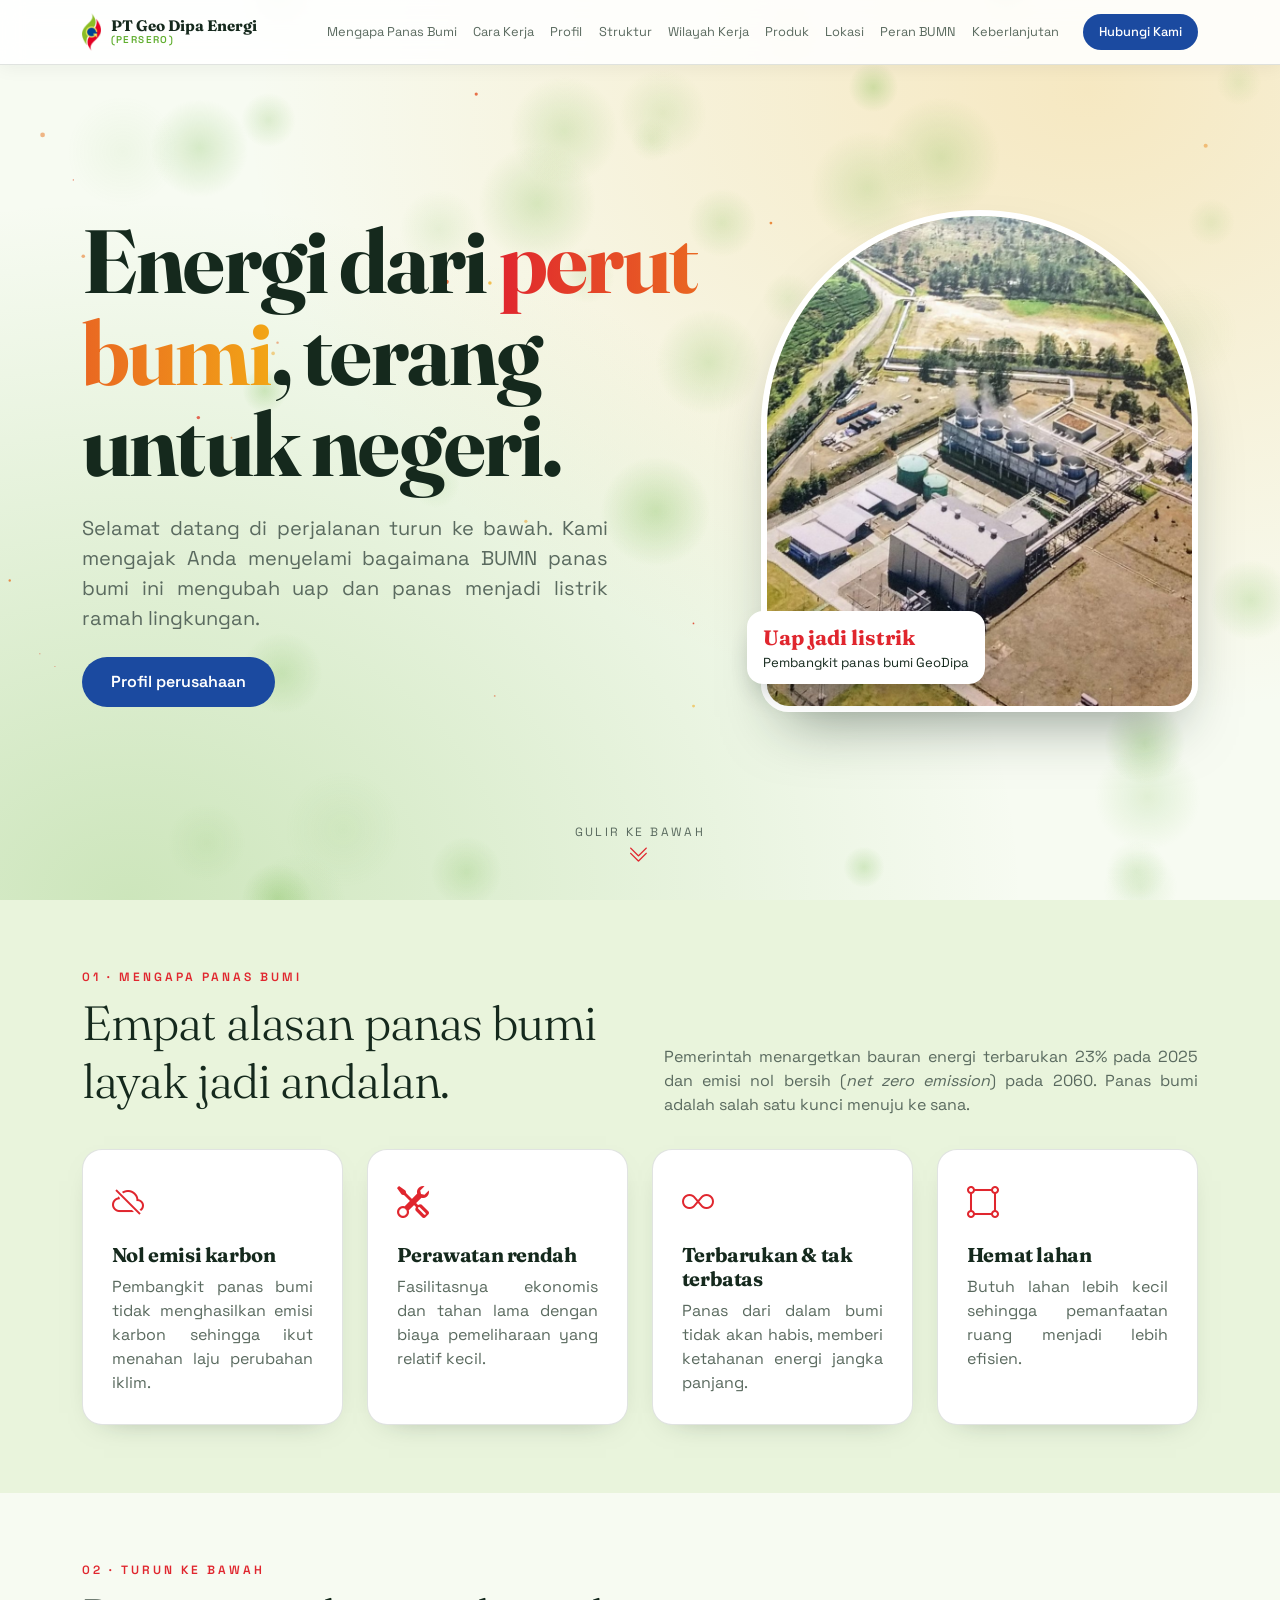
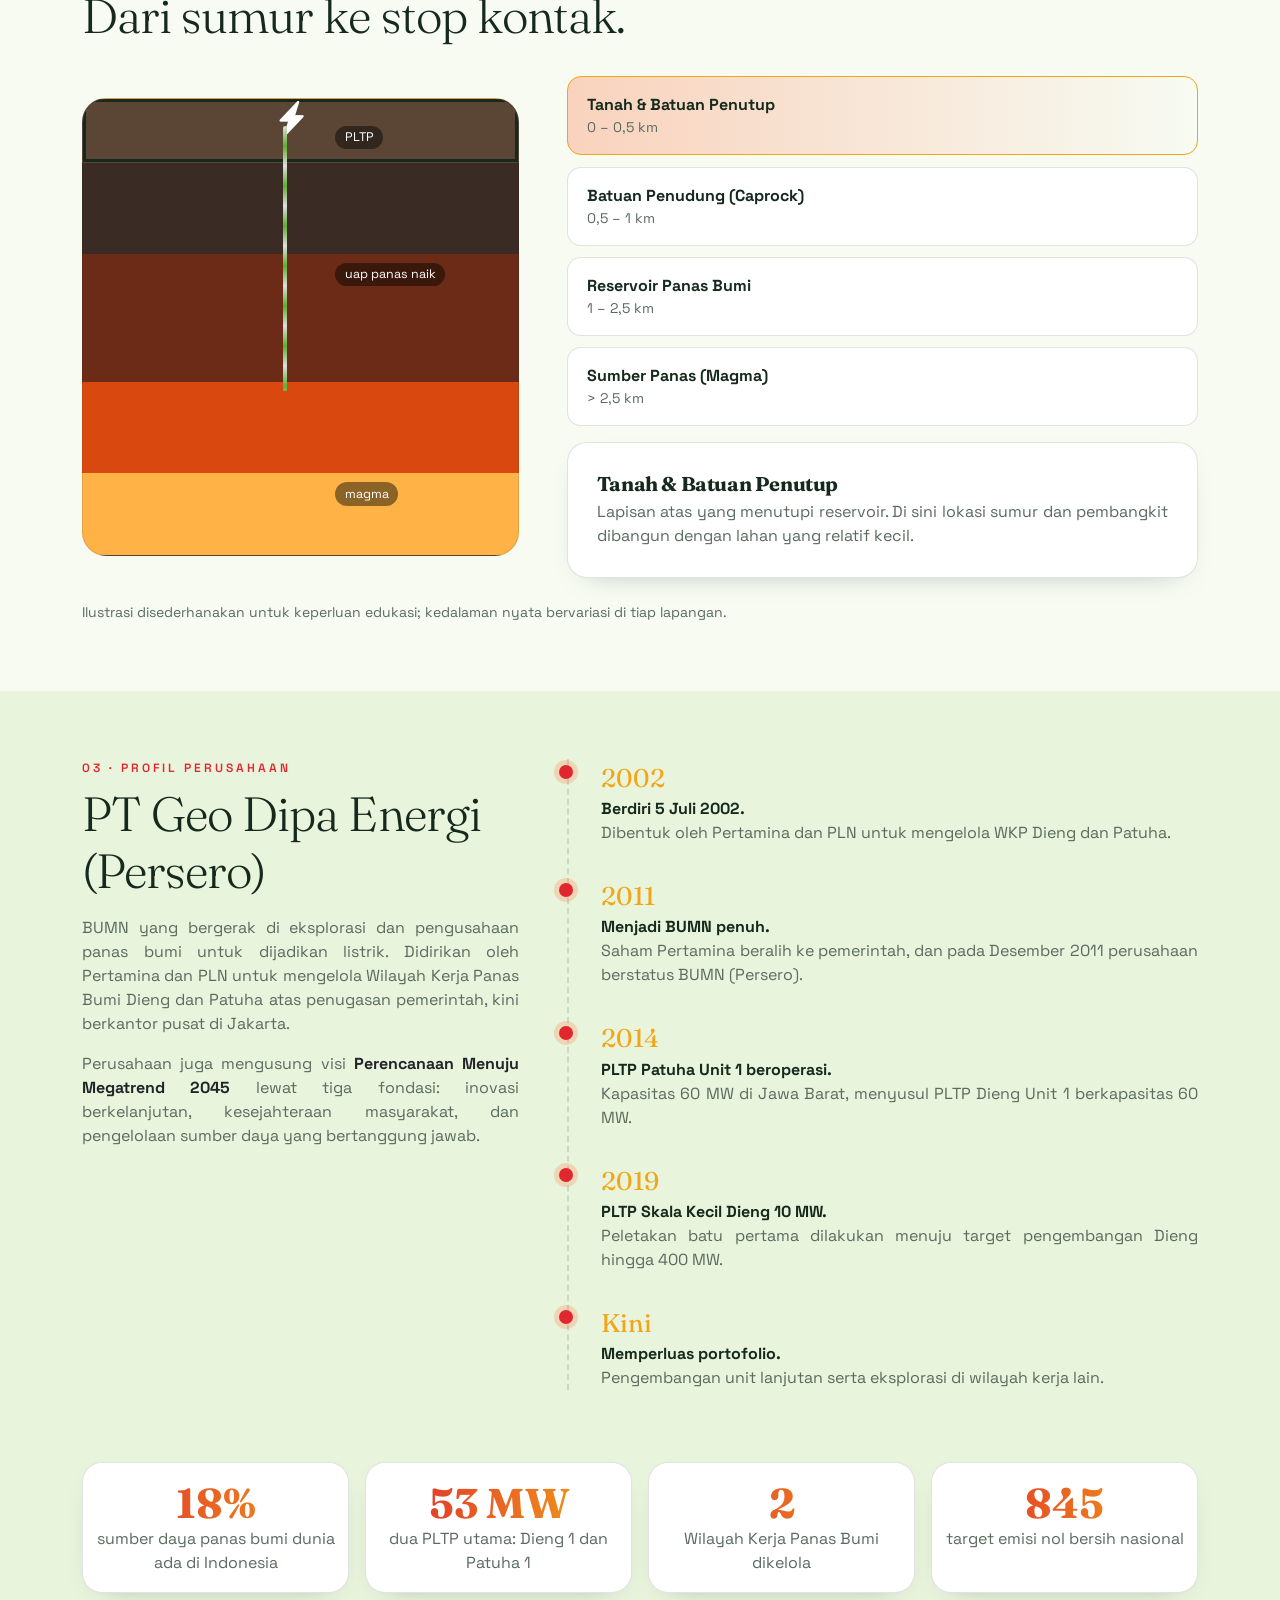
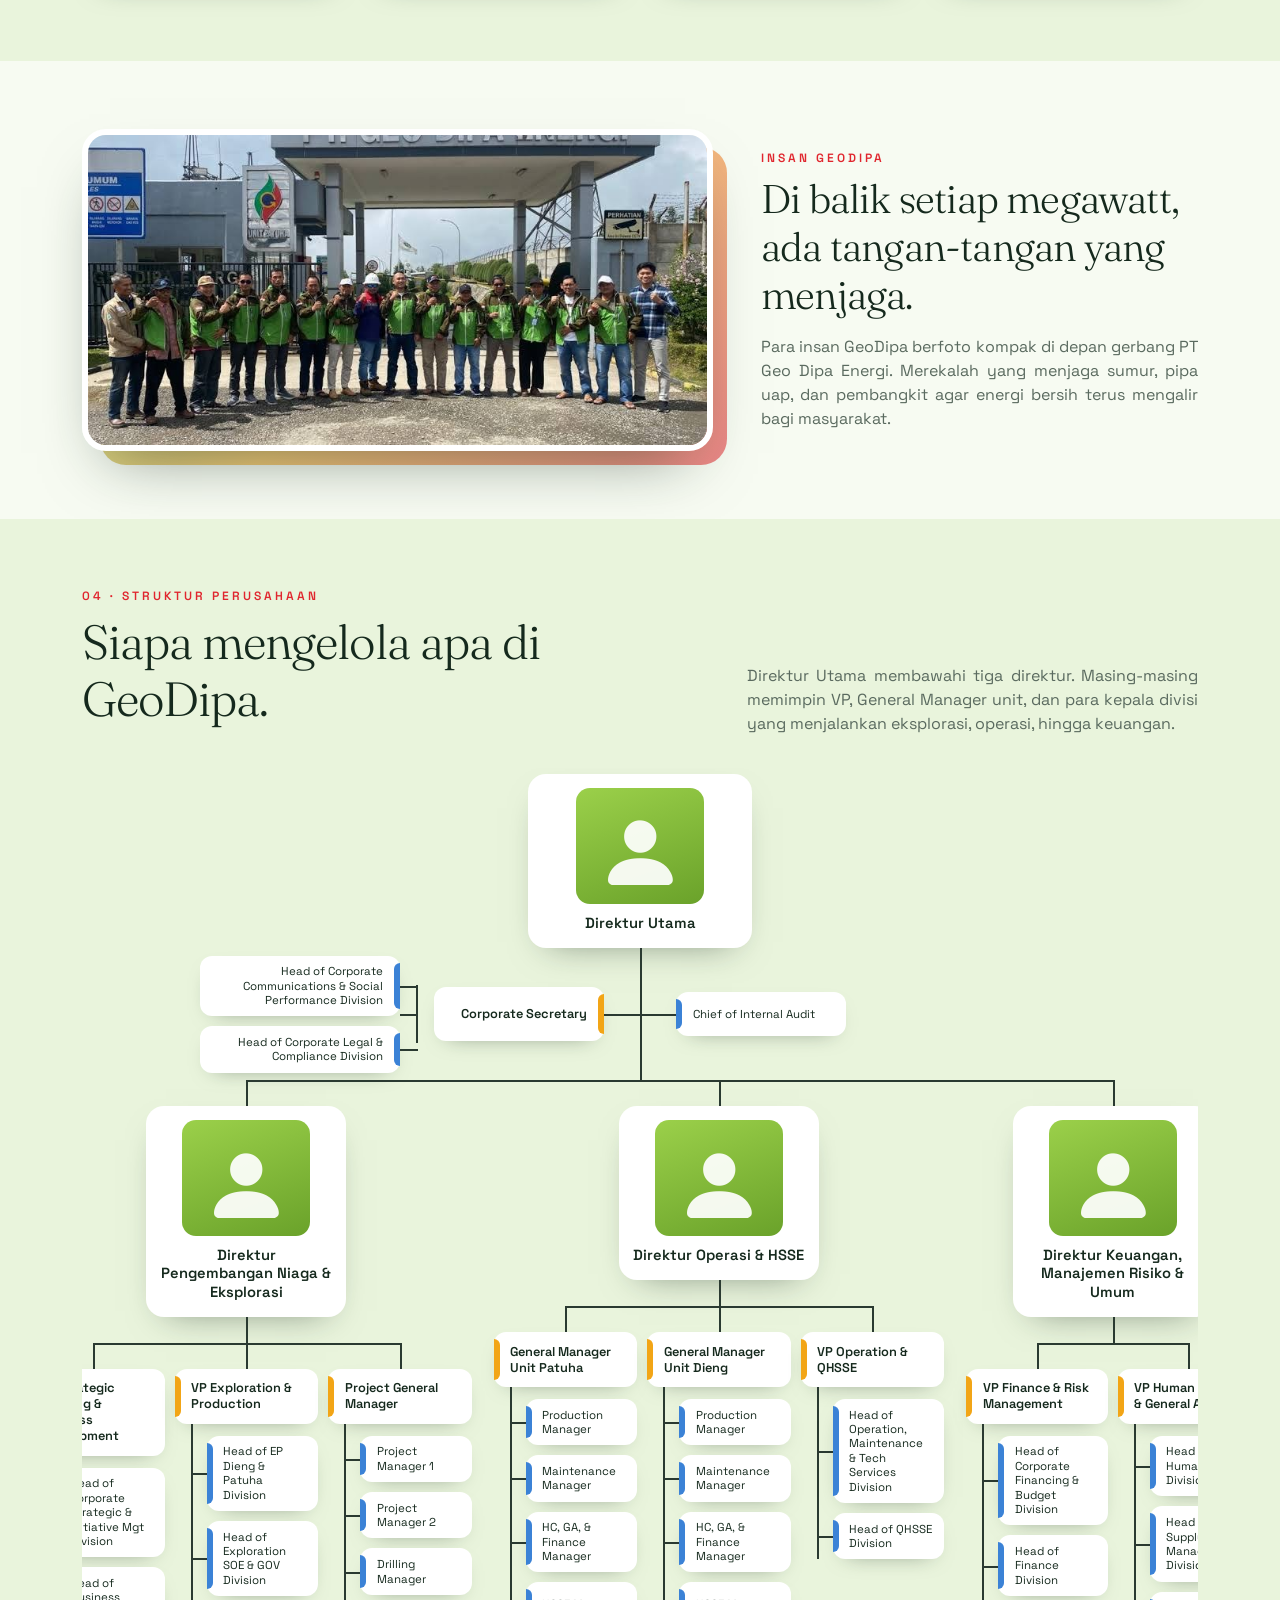
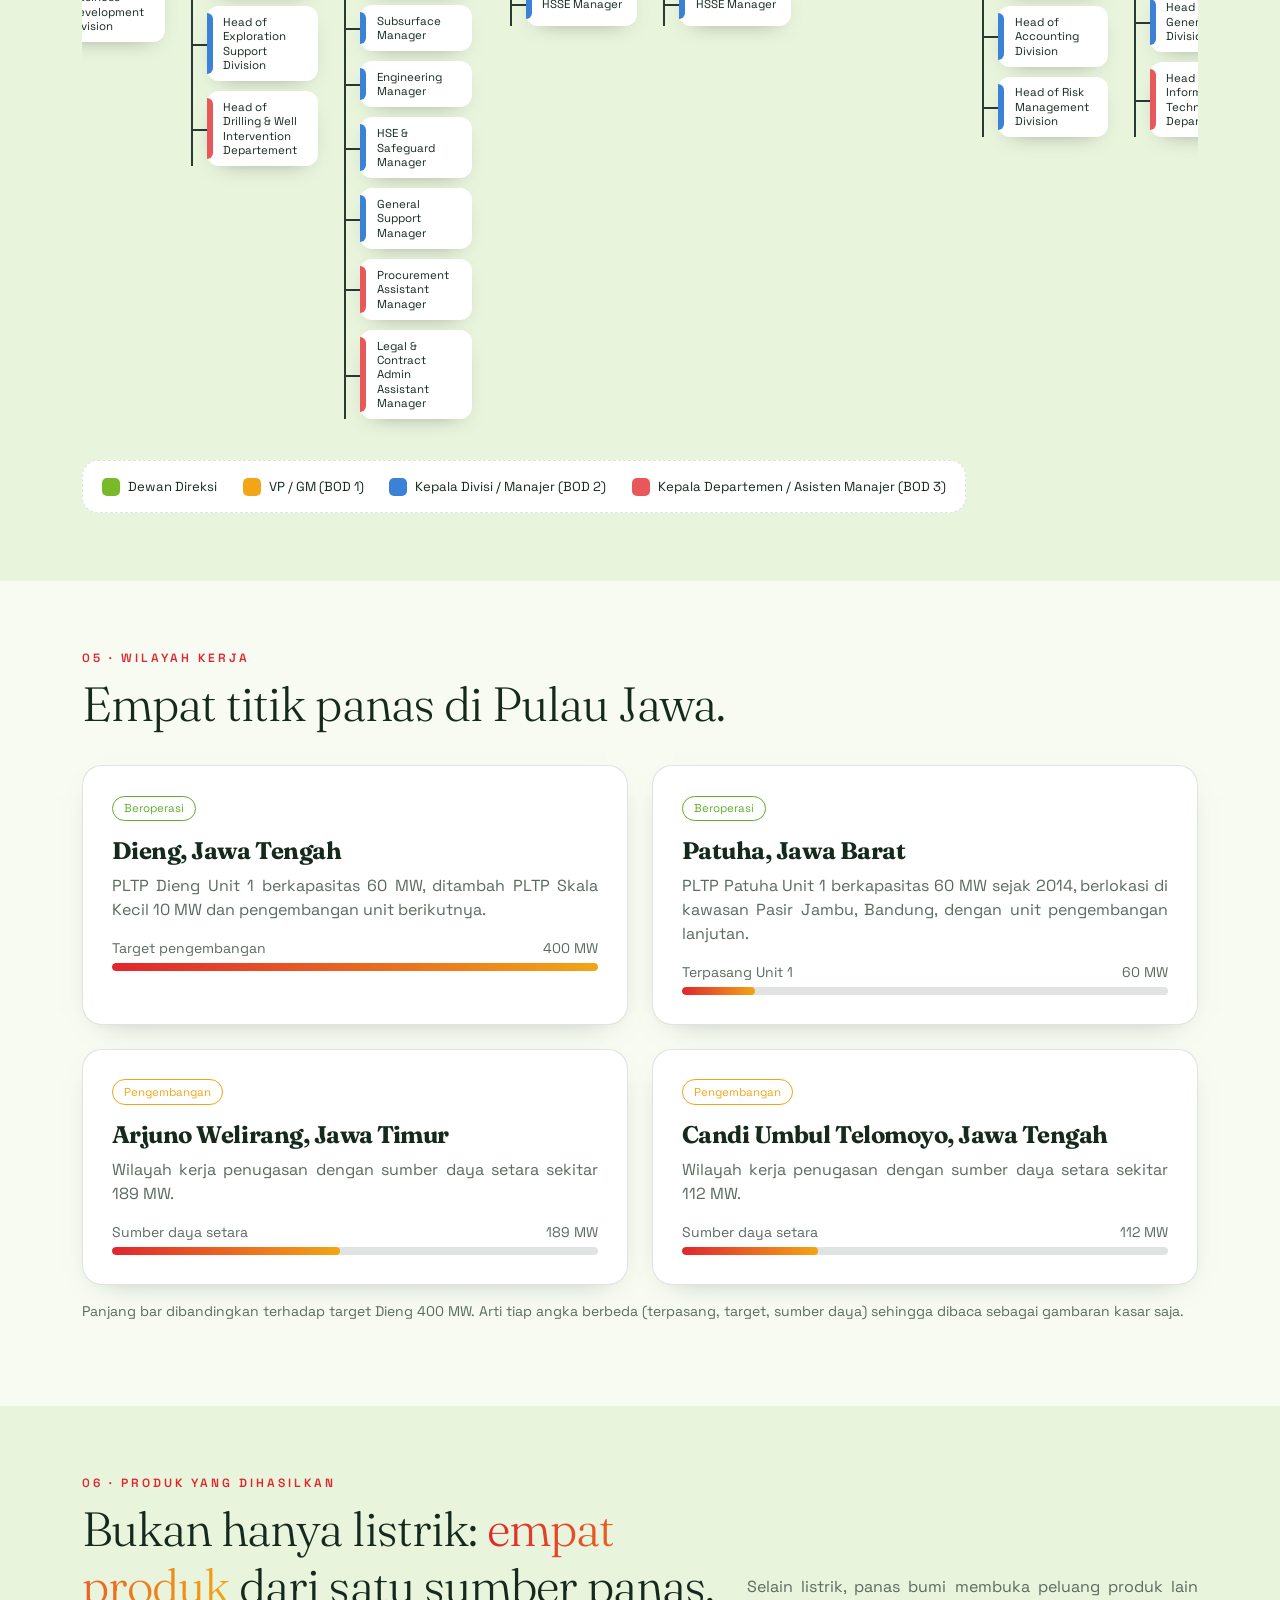
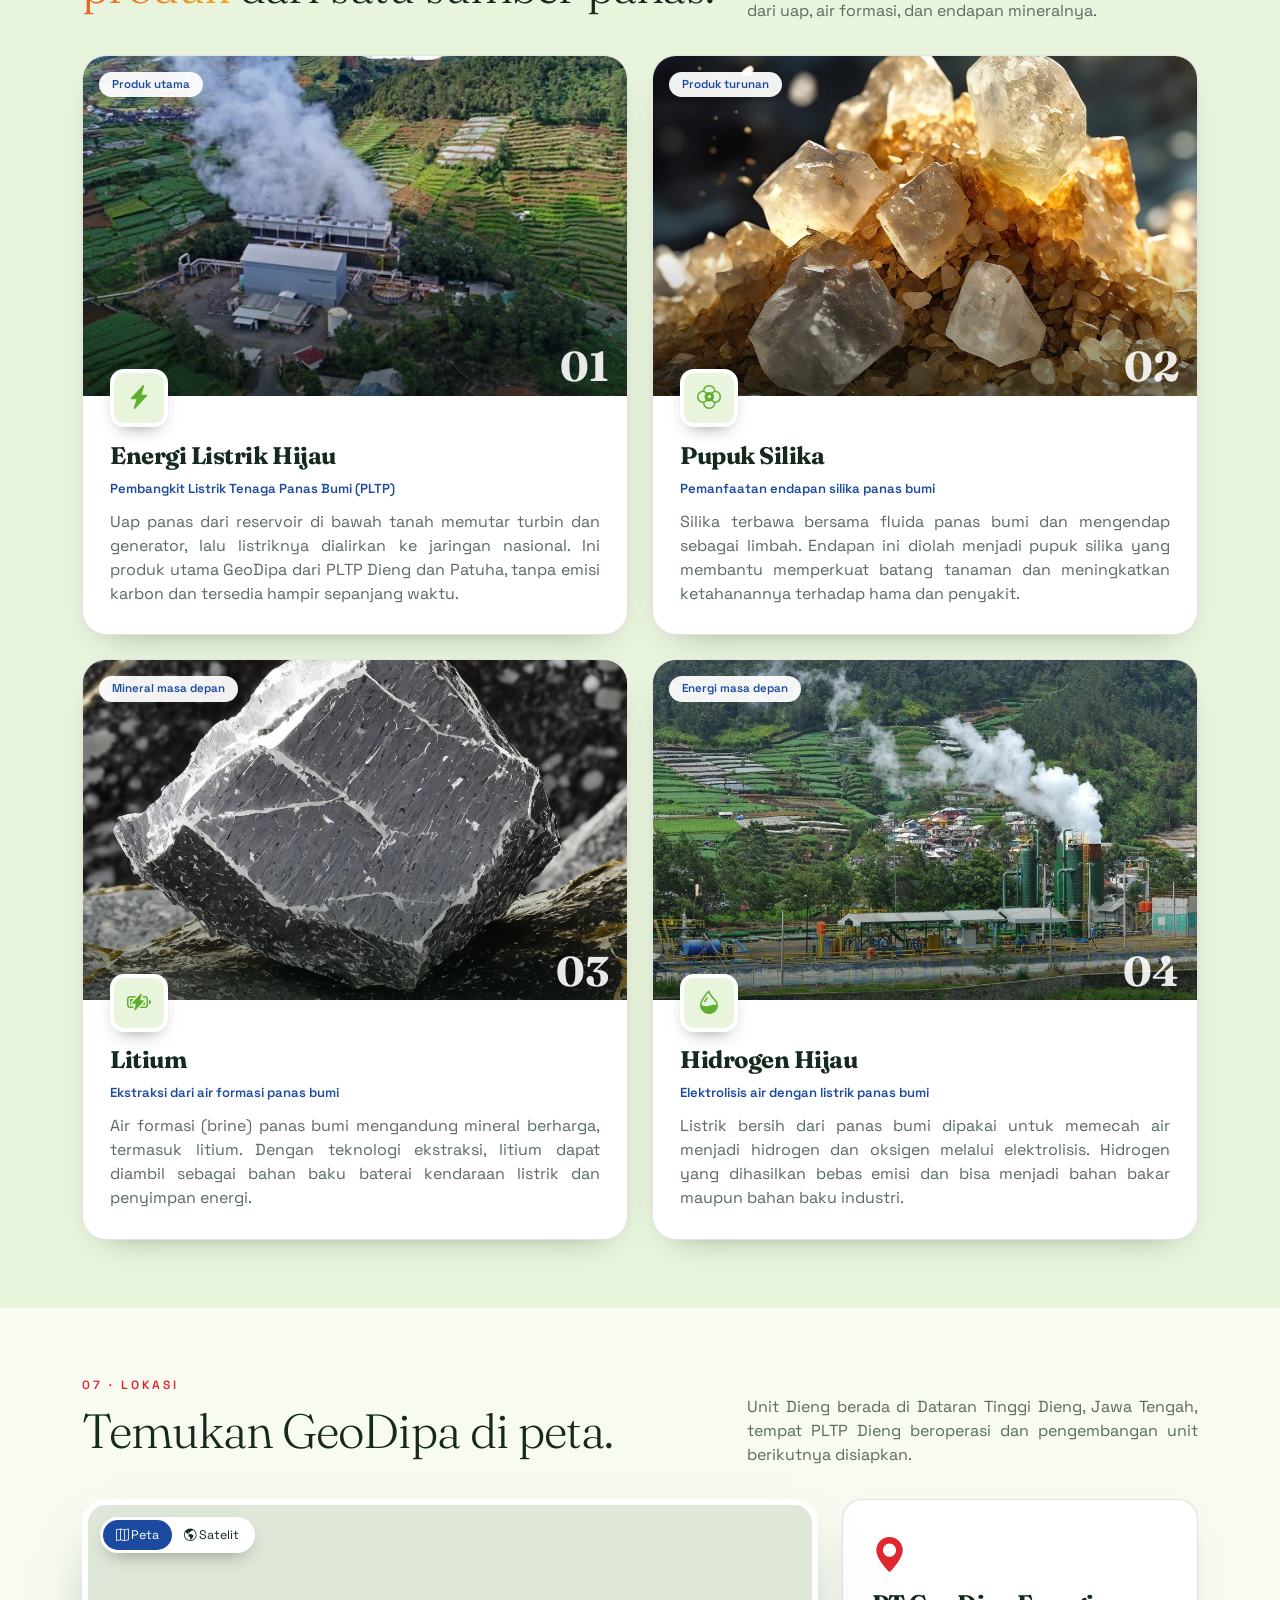
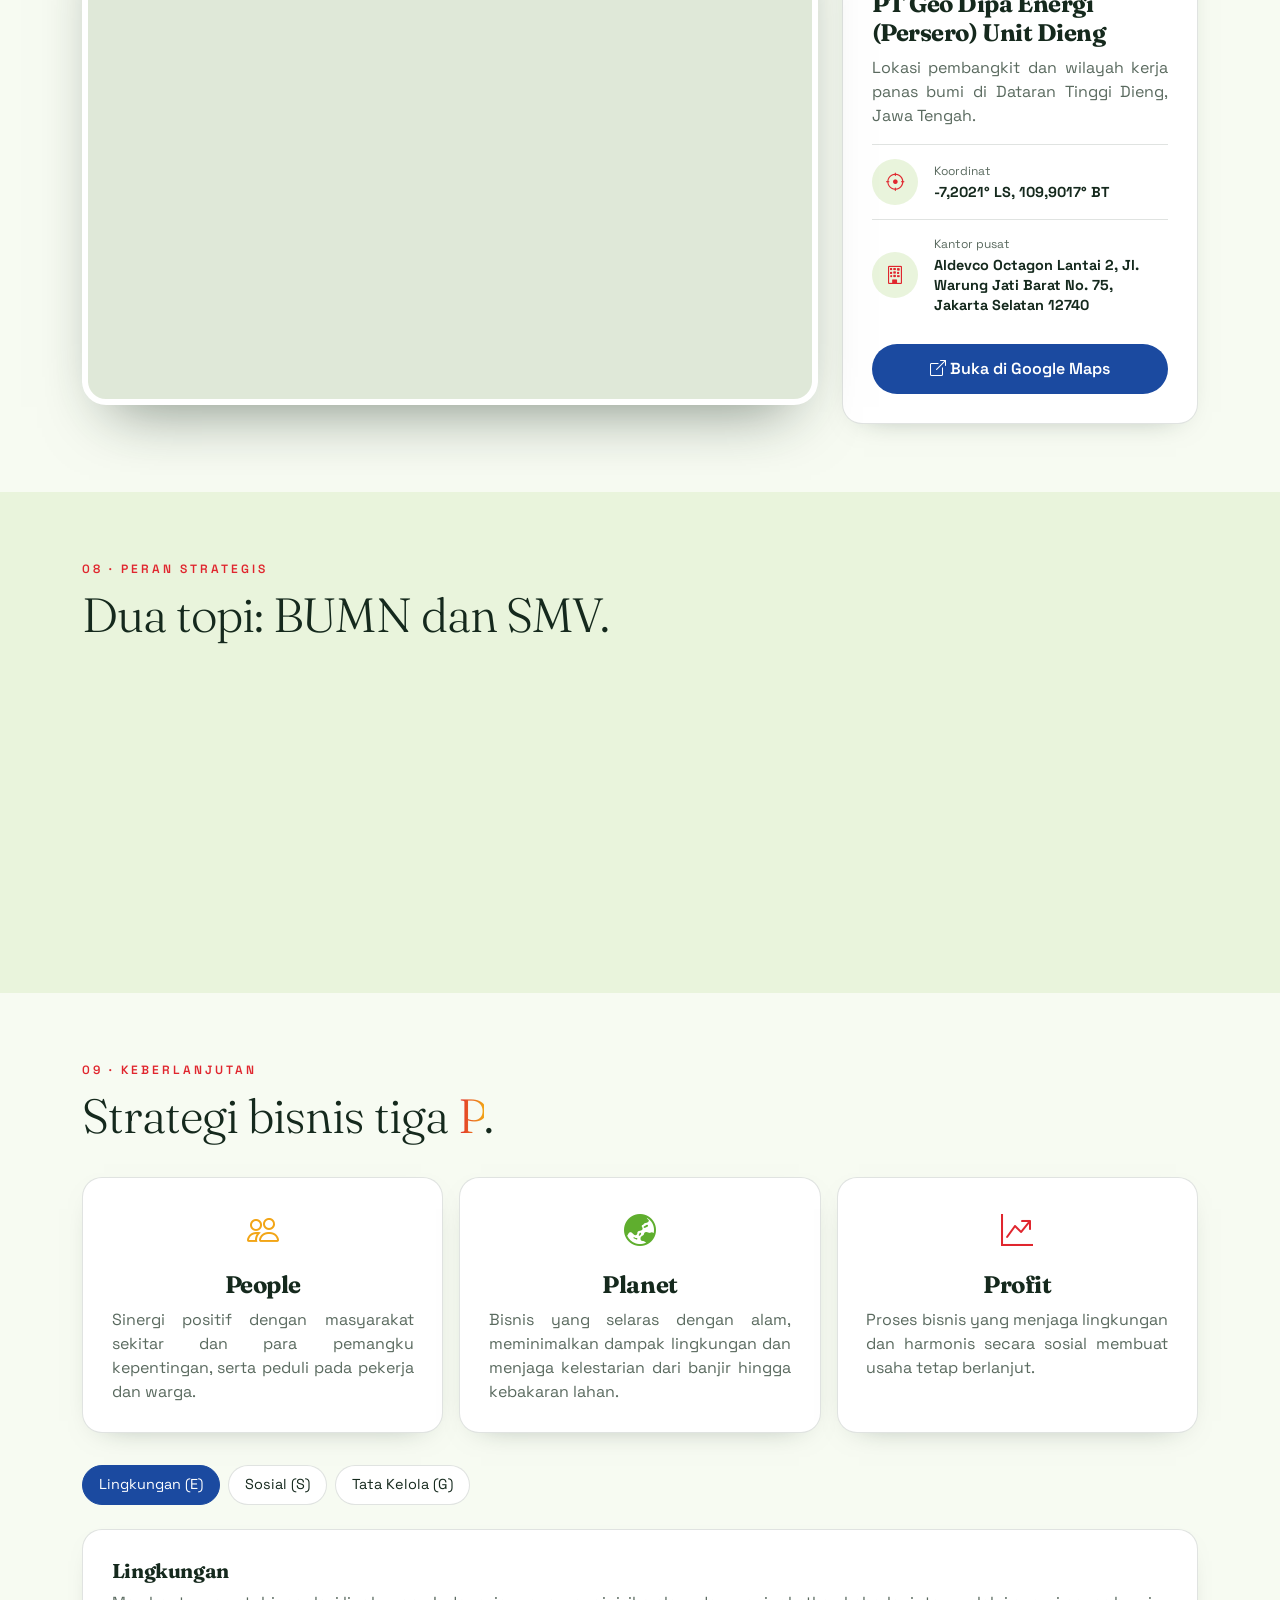
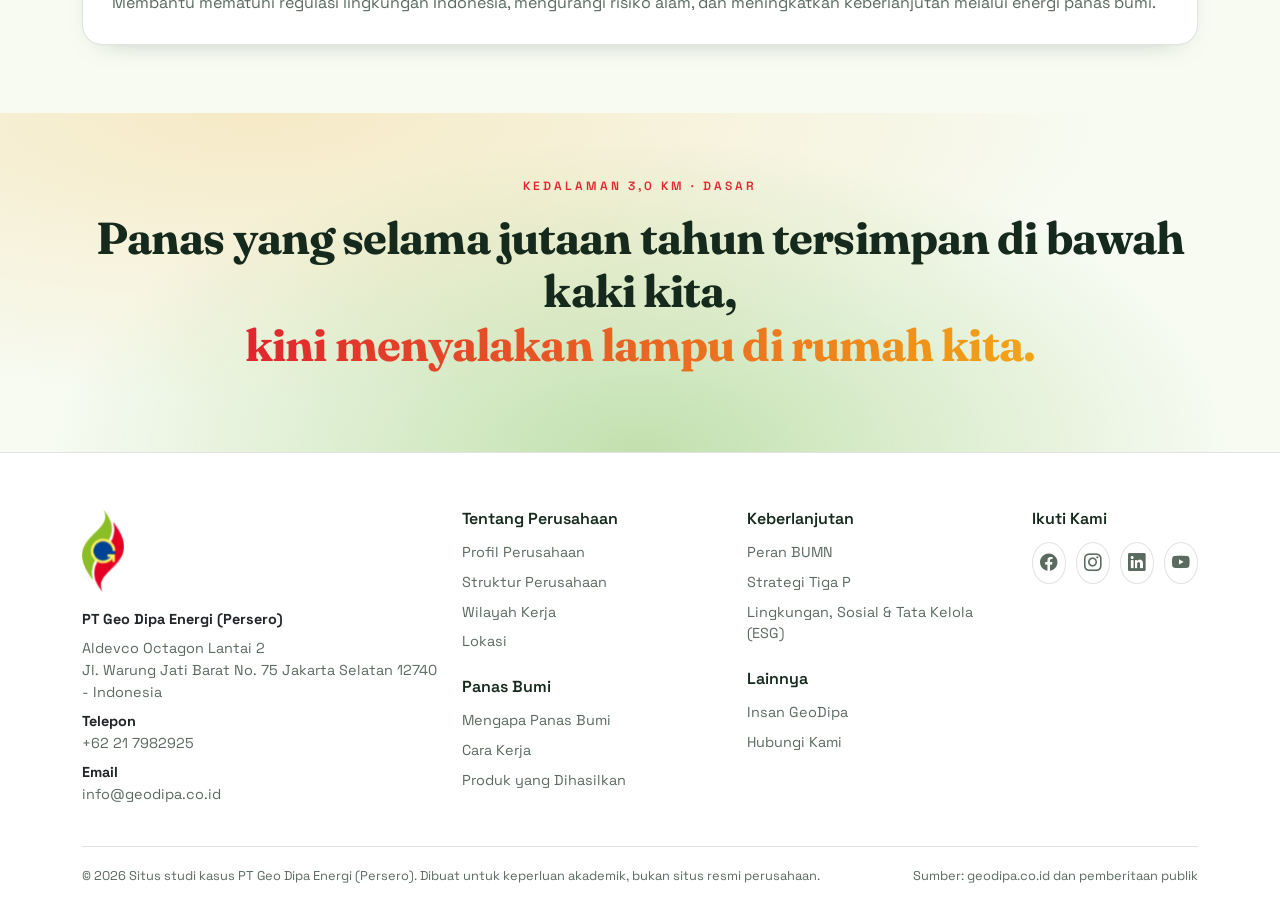
==== commit 373f4090: "Revisi Presentasi" ====
--- a/index.html
+++ b/index.html
@@ -12,14 +12,12 @@
 <link href="assets/vendor/aos/aos.css" rel="stylesheet">
 <link href="assets/css/geodipa.css" rel="stylesheet">
 </head>
-<body data-bs-spy="scroll" data-bs-target="#nav" data-bs-offset="120">
-
-<div id="gauge"><span>kedalaman 0.0 km</span><i></i></div>
-
-<nav class="navbar navbar-expand-lg fixed-top"><div class="container">
-  <a class="navbar-brand" href="index.html#hero"><img src="assets/img/logo.png" alt="Logo PT Geo Dipa Energi"><span>PT Geo Dipa Energi<small>(PERSERO)</small></span></a>
-  <button class="navbar-toggler border-0" data-bs-toggle="collapse" data-bs-target="#nav"><i class="bi bi-list fs-2"></i></button>
-  <div class="collapse navbar-collapse" id="nav"><ul class="navbar-nav ms-auto align-items-lg-center">
+<body>
+
+<nav class="navbar navbar-expand-xl fixed-top"><div class="container">
+  <span class="navbar-brand"><img src="assets/img/logo.png" alt="Logo PT Geo Dipa Energi"><span>PT Geo Dipa Energi<small>(PERSERO)</small></span></span>
+  <button class="navbar-toggler border-0" data-bs-toggle="collapse" data-bs-target="#nav" aria-label="Buka menu"><i class="bi bi-list fs-2"></i></button>
+  <div class="collapse navbar-collapse" id="nav"><ul class="navbar-nav ms-auto align-items-xl-center">
     <li class="nav-item"><a class="nav-link" href="#kenapa">Mengapa Panas Bumi</a></li>
     <li class="nav-item"><a class="nav-link" href="#cara">Cara Kerja</a></li>
     <li class="nav-item"><a class="nav-link" href="#profil">Profil</a></li>
@@ -29,7 +27,7 @@
     <li class="nav-item"><a class="nav-link" href="#lokasi">Lokasi</a></li>
     <li class="nav-item"><a class="nav-link" href="#peran">Peran BUMN</a></li>
     <li class="nav-item"><a class="nav-link" href="#esg">Keberlanjutan</a></li>
-    <li class="nav-item ms-lg-3"><a class="btn btn-magma btn-sm px-3 py-2" href="kontak.html">Hubungi Kami</a></li>
+    <li class="nav-item ms-xl-3"><a class="btn btn-magma btn-sm px-3 py-2" href="kontak.html">Hubungi Kami</a></li>
   </ul></div>
 </div></nav>
 
@@ -37,12 +35,10 @@
 <section id="hero"><canvas id="fx"></canvas>
   <div class="container position-relative"><div class="row align-items-center g-5">
     <div class="col-lg-7">
-      <div class="hero-tag mb-4" data-aos="fade-down"><b></b> Studi Kasus · PT Geo Dipa Energi (Persero)</div>
       <h1 data-aos="fade-up">Energi dari <span class="grad">perut bumi</span>, terang untuk negeri.</h1>
       <p class="mute fs-5 mt-4 col-lg-10" data-aos="fade-up" data-aos-delay="150">Selamat datang di perjalanan turun ke bawah. Kami mengajak Anda menyelami bagaimana BUMN panas bumi ini mengubah uap dan panas menjadi listrik ramah lingkungan.</p>
       <div class="mt-4 d-flex gap-3 flex-wrap" data-aos="fade-up" data-aos-delay="300">
-        <a href="#cara" class="btn btn-magma">Mulai menyelam <i class="bi bi-arrow-down-short"></i></a>
-        <a href="#profil" class="btn btn-ghost">Profil perusahaan</a></div>
+        <a href="#profil" class="btn btn-magma">Profil perusahaan</a></div>
     </div>
     <div class="col-lg-5" data-aos="zoom-in" data-aos-delay="200"><div class="hero-pic">
       <img src="assets/img/plta-geodipa.jpg" alt="Foto udara pembangkit listrik tenaga panas bumi GeoDipa dikelilingi kebun teh">
@@ -57,7 +53,7 @@
     <div class="row g-5 align-items-end mb-5">
       <div class="col-lg-6" data-aos="fade-right"><div class="eyebrow mb-2">01 · Mengapa panas bumi</div>
         <h2 class="display-5">Empat alasan panas bumi layak jadi andalan.</h2></div>
-      <div class="col-lg-6 mute" data-aos="fade-left">Pemerintah menargetkan bauran energi terbarukan 23% pada 2025 dan net zero emission pada 2060. Panas bumi adalah salah satu kunci menuju ke sana.</div>
+      <div class="col-lg-6 mute desc" data-aos="fade-left">Pemerintah menargetkan bauran energi terbarukan 23% pada 2025 dan emisi nol bersih (<i>net zero emission</i>) pada 2060. Panas bumi adalah salah satu kunci menuju ke sana.</div>
     </div>
     <div class="row g-4">
       <div class="col-md-6 col-lg-3" data-aos="fade-up"><div class="gcard"><i class="bi bi-cloud-slash ic"></i><h5 class="serif mt-3">Nol emisi karbon</h5><p class="mute mb-0">Pembangkit panas bumi tidak menghasilkan emisi karbon sehingga ikut menahan laju perubahan iklim.</p></div></div>
@@ -72,8 +68,7 @@
 <section id="cara">
   <div class="container">
     <div class="eyebrow mb-2">02 · Turun ke bawah</div>
-    <h2 class="display-5 mb-2">Dari sumur ke stop kontak.</h2>
-    <p class="mute mb-5">Klik tiap lapisan untuk melihat perannya.</p>
+    <h2 class="display-5 mb-5">Dari sumur ke stop kontak.</h2>
     <div class="row g-5 align-items-center">
       <div class="col-lg-5" data-aos="zoom-in">
         <div class="earth">
@@ -106,24 +101,22 @@
           <div class="it"><div class="yr">2002</div><b>Berdiri 5 Juli 2002.</b><div class="mute">Dibentuk oleh Pertamina dan PLN untuk mengelola WKP Dieng dan Patuha.</div></div>
           <div class="it"><div class="yr">2011</div><b>Menjadi BUMN penuh.</b><div class="mute">Saham Pertamina beralih ke pemerintah, dan pada Desember 2011 perusahaan berstatus BUMN (Persero).</div></div>
           <div class="it"><div class="yr">2014</div><b>PLTP Patuha Unit 1 beroperasi.</b><div class="mute">Kapasitas 60 MW di Jawa Barat, menyusul PLTP Dieng Unit 1 berkapasitas 60 MW.</div></div>
-          <div class="it"><div class="yr">2019</div><b>PLTP Small Scale Dieng 10 MW.</b><div class="mute">Groundbreaking dilakukan menuju target pengembangan Dieng hingga 400 MW.</div></div>
+          <div class="it"><div class="yr">2019</div><b>PLTP Skala Kecil Dieng 10 MW.</b><div class="mute">Peletakan batu pertama dilakukan menuju target pengembangan Dieng hingga 400 MW.</div></div>
           <div class="it"><div class="yr">Kini</div><b>Memperluas portofolio.</b><div class="mute">Pengembangan unit lanjutan serta eksplorasi di wilayah kerja lain.</div></div>
         </div>
       </div>
     </div>
-  </div>
-</section>
-
-<!-- STATS -->
-<section style="padding:70px 0"><div class="container"><div class="row g-3 text-center">
-  <div class="col-6 col-lg-3 stat"><div class="n grad"><span data-purecounter-start="0" data-purecounter-end="40" data-purecounter-duration="2" class="purecounter"></span>%</div><div class="mute">sumber daya panas bumi dunia ada di Indonesia</div></div>
-  <div class="col-6 col-lg-3 stat"><div class="n grad"><span data-purecounter-start="0" data-purecounter-end="120" data-purecounter-duration="2" class="purecounter"></span> MW</div><div class="mute">dua PLTP utama: Dieng 1 dan Patuha 1</div></div>
-  <div class="col-6 col-lg-3 stat"><div class="n grad"><span data-purecounter-start="0" data-purecounter-end="4" data-purecounter-duration="2" class="purecounter"></span></div><div class="mute">Wilayah Kerja Panas Bumi dikelola</div></div>
-  <div class="col-6 col-lg-3 stat"><div class="n grad"><span data-purecounter-start="0" data-purecounter-end="2060" data-purecounter-duration="2" data-purecounter-separator="false" class="purecounter"></span></div><div class="mute">target Net Zero Emission nasional</div></div>
-</div></div></section>
+    <div class="row g-3 text-center mt-4">
+  <div class="col-6 col-lg-3"><div class="gcard stat"><div class="n grad"><span data-purecounter-start="0" data-purecounter-end="40" data-purecounter-duration="2" class="purecounter"></span>%</div><div class="mute">sumber daya panas bumi dunia ada di Indonesia</div></div></div>
+  <div class="col-6 col-lg-3"><div class="gcard stat"><div class="n grad"><span data-purecounter-start="0" data-purecounter-end="120" data-purecounter-duration="2" class="purecounter"></span> MW</div><div class="mute">dua PLTP utama: Dieng 1 dan Patuha 1</div></div></div>
+  <div class="col-6 col-lg-3"><div class="gcard stat"><div class="n grad"><span data-purecounter-start="0" data-purecounter-end="4" data-purecounter-duration="2" class="purecounter"></span></div><div class="mute">Wilayah Kerja Panas Bumi dikelola</div></div></div>
+  <div class="col-6 col-lg-3"><div class="gcard stat"><div class="n grad"><span data-purecounter-start="0" data-purecounter-end="2060" data-purecounter-duration="2" data-purecounter-separator="false" class="purecounter"></span></div><div class="mute">target emisi nol bersih nasional</div></div></div>
+</div>
+  </div>
+</section>
 
 <!-- INSAN -->
-<section id="insan" style="background:var(--tint)">
+<section id="insan">
   <div class="container"><div class="row g-5 align-items-center">
     <div class="col-lg-7" data-aos="fade-right"><div class="photo-frame"><img src="assets/img/insan-geodipa.jpg" alt="Insan GeoDipa berfoto kompak di depan gerbang PT Geo Dipa Energi"></div></div>
     <div class="col-lg-5" data-aos="fade-left"><div class="eyebrow mb-2">Insan GeoDipa</div>
@@ -133,14 +126,13 @@
 </section>
 
 <!-- STRUKTUR -->
-<section id="struktur">
+<section id="struktur" style="background:var(--tint)">
   <div class="container">
     <div class="row g-4 align-items-end mb-5">
       <div class="col-lg-7" data-aos="fade-right"><div class="eyebrow mb-2">04 · Struktur perusahaan</div>
         <h2 class="display-5">Siapa mengelola apa di GeoDipa.</h2></div>
-      <div class="col-lg-5 mute" data-aos="fade-left">Direktur Utama membawahi tiga direktur. Masing-masing memimpin VP, General Manager unit, dan para kepala divisi yang menjalankan eksplorasi, operasi, hingga keuangan.</div>
-    </div>
-    <div class="org-hint d-lg-none mute small mb-2"><i class="bi bi-arrow-left-right"></i> Geser bagan ke samping untuk melihat seluruhnya.</div>
+      <div class="col-lg-5 mute desc" data-aos="fade-left">Direktur Utama membawahi tiga direktur. Masing-masing memimpin VP, General Manager unit, dan para kepala divisi yang menjalankan eksplorasi, operasi, hingga keuangan.</div>
+    </div>
     <div data-aos="fade-up"><div class="org-scroll" tabindex="0" aria-label="Bagan struktur organisasi PT Geo Dipa Energi">
 <div class="org">
   <div class="otop">
@@ -159,19 +151,19 @@
 </div>
 </div>
 <div class="olegend">
-  <span><i class="lg g"></i>Board of Director</span><span><i class="lg o"></i>VP / GM (BOD 1)</span><span><i class="lg b"></i>Division Head / Manager (BOD 2)</span><span><i class="lg r"></i>Department Head / Assistant Manager (BOD 3)</span>
+  <span><i class="lg g"></i>Dewan Direksi</span><span><i class="lg o"></i>VP / GM (BOD 1)</span><span><i class="lg b"></i>Kepala Divisi / Manajer (BOD 2)</span><span><i class="lg r"></i>Kepala Departemen / Asisten Manajer (BOD 3)</span>
 </div></div>
   </div>
 </section>
 
 <!-- WILAYAH -->
-<section id="wilayah" style="background:var(--tint)">
+<section id="wilayah">
   <div class="container">
     <div class="eyebrow mb-2">05 · Wilayah kerja</div>
     <h2 class="display-5 mb-5">Empat titik panas di Pulau Jawa.</h2>
     <div class="row g-4 wkp">
       <div class="col-md-6" data-aos="fade-up"><div class="gcard"><span class="chip">Beroperasi</span><h4 class="serif mt-3">Dieng, Jawa Tengah</h4>
-        <p class="mute">PLTP Dieng Unit 1 berkapasitas 60 MW, ditambah PLTP Small Scale 10 MW dan pengembangan unit berikutnya.</p>
+        <p class="mute">PLTP Dieng Unit 1 berkapasitas 60 MW, ditambah PLTP Skala Kecil 10 MW dan pengembangan unit berikutnya.</p>
         <div class="d-flex justify-content-between small mute mb-1"><span>Target pengembangan</span><span>400 MW</span></div><div class="bar"><span data-w="100"></span></div></div></div>
       <div class="col-md-6" data-aos="fade-up" data-aos-delay="100"><div class="gcard"><span class="chip">Beroperasi</span><h4 class="serif mt-3">Patuha, Jawa Barat</h4>
         <p class="mute">PLTP Patuha Unit 1 berkapasitas 60 MW sejak 2014, berlokasi di kawasan Pasir Jambu, Bandung, dengan unit pengembangan lanjutan.</p>
@@ -193,7 +185,7 @@
     <div class="row g-4 align-items-end mb-5">
       <div class="col-lg-7" data-aos="fade-right"><div class="eyebrow mb-2">06 · Produk yang dihasilkan</div>
         <h2 class="display-5">Bukan hanya listrik: <span class="grad">empat produk</span> dari satu sumber panas.</h2></div>
-      <div class="col-lg-5 mute" data-aos="fade-left">Selain listrik, panas bumi membuka peluang produk lain dari uap, air formasi, dan endapan mineralnya.</div>
+      <div class="col-lg-5 mute desc" data-aos="fade-left">Selain listrik, panas bumi membuka peluang produk lain dari uap, air formasi, dan endapan mineralnya.</div>
     </div>
     <div class="row g-4">
     <div class="col-md-6" data-aos="fade-up" data-aos-delay="0"><article class="pcard">
@@ -210,7 +202,7 @@
       </article></div>
     <div class="col-md-6" data-aos="fade-up" data-aos-delay="100"><article class="pcard">
         <div class="pimg"><img src="assets/img/produk-hidrogen.jpg" alt="Fasilitas plant hidrogen hijau di tengah perbukitan" loading="lazy"><span class="ptag">Energi masa depan</span><span class="pnum">04</span></div>
-        <div class="pbody"><div class="pic"><i class="bi bi-droplet-half"></i></div><h4 class="serif">Hidrogen Hijau</h4><div class="psub">Green Hydrogen</div><p class="mute mb-0">Listrik bersih dari panas bumi dipakai untuk memecah air menjadi hidrogen dan oksigen melalui elektrolisis. Hidrogen yang dihasilkan bebas emisi dan bisa menjadi bahan bakar maupun bahan baku industri.</p></div>
+        <div class="pbody"><div class="pic"><i class="bi bi-droplet-half"></i></div><h4 class="serif">Hidrogen Hijau</h4><div class="psub">Elektrolisis air dengan listrik panas bumi</div><p class="mute mb-0">Listrik bersih dari panas bumi dipakai untuk memecah air menjadi hidrogen dan oksigen melalui elektrolisis. Hidrogen yang dihasilkan bebas emisi dan bisa menjadi bahan bakar maupun bahan baku industri.</p></div>
       </article></div>
     </div>
   </div>
@@ -222,7 +214,7 @@
     <div class="row g-4 align-items-end mb-5">
       <div class="col-lg-7" data-aos="fade-right"><div class="eyebrow mb-2">07 · Lokasi</div>
         <h2 class="display-5">Temukan GeoDipa di peta.</h2></div>
-      <div class="col-lg-5 mute" data-aos="fade-left">Peta interaktif: geser untuk menjelajah, gunakan tombol + dan − atau roda mouse untuk memperbesar dan memperkecil.</div>
+      <div class="col-lg-5 mute desc" data-aos="fade-left">Unit Dieng berada di Dataran Tinggi Dieng, Jawa Tengah, tempat PLTP Dieng beroperasi dan pengembangan unit berikutnya disiapkan.</div>
     </div>
     <div class="row g-4">
       <div class="col-lg-8" data-aos="fade-up">
@@ -240,9 +232,9 @@
           <i class="bi bi-geo-alt-fill ic"></i>
           <h4 class="serif mt-2">PT Geo Dipa Energi (Persero) Unit Dieng</h4>
           <p class="mute">Lokasi pembangkit dan wilayah kerja panas bumi di Dataran Tinggi Dieng, Jawa Tengah.</p>
-          <div class="small mute mb-1">Koordinat</div><div class="mb-3"><b>-7,2021° LS, 109,9017° BT</b></div>
-          <div class="small mute mb-1">Kantor pusat</div><div class="mb-4"><b>Aldevco Octagon 2nd Floor, Jl. Warung Jati Barat No. 75, Jakarta Selatan 12740</b></div>
-          <a class="btn btn-magma w-100" href="https://maps.app.goo.gl/nhLriQ5mREMkyF7M6" target="_blank" rel="noopener"><i class="bi bi-box-arrow-up-right"></i> Buka di Google Maps</a>
+          <div class="irow"><i class="bi bi-crosshair"></i><div><small>Koordinat</small><b>-7,2021° LS, 109,9017° BT</b></div></div>
+          <div class="irow"><i class="bi bi-building"></i><div><small>Kantor pusat</small><b>Aldevco Octagon Lantai 2, Jl. Warung Jati Barat No. 75, Jakarta Selatan 12740</b></div></div>
+          <a class="btn btn-magma w-100 mt-2" href="https://maps.app.goo.gl/nhLriQ5mREMkyF7M6" target="_blank" rel="noopener"><i class="bi bi-box-arrow-up-right"></i> Buka di Google Maps</a>
         </div>
       </div>
     </div>
@@ -250,11 +242,10 @@
 </section>
 
 <!-- PERAN -->
-<section id="peran">
+<section id="peran" style="background:var(--tint)">
   <div class="container">
     <div class="eyebrow mb-2">08 · Peran strategis</div>
-    <h2 class="display-5 mb-2">Dua topi: BUMN dan SMV.</h2>
-    <p class="mute mb-5">Sentuh (atau klik) kartu untuk membaliknya.</p>
+    <h2 class="display-5 mb-5">Dua topi: BUMN dan SMV.</h2>
     <div class="row g-4">
       <div class="col-md-6" data-aos="flip-left"><div class="flip"><div>
         <div class="f"><i class="bi bi-building ic fs-1 text-danger"></i><h3 class="mt-3">Badan Usaha Milik Negara</h3><p class="mute mb-0">Mendorong pemanfaatan panas bumi nasional.</p></div>
@@ -267,7 +258,7 @@
 </section>
 
 <!-- ESG -->
-<section id="esg" style="background:var(--tint)">
+<section id="esg">
   <div class="container">
     <div class="eyebrow mb-2">09 · Keberlanjutan</div>
     <h2 class="display-5 mb-5">Strategi bisnis tiga <span class="grad">P</span>.</h2>
@@ -276,11 +267,11 @@
       <div class="gcard" data-aos="fade-up" data-aos-delay="100"><i class="bi bi-globe-asia-australia ic"></i><h4 class="serif mt-3">Planet</h4><p class="mute mb-0">Bisnis yang selaras dengan alam, meminimalkan dampak lingkungan dan menjaga kelestarian dari banjir hingga kebakaran lahan.</p></div>
       <div class="gcard" data-aos="fade-up" data-aos-delay="200"><i class="bi bi-graph-up-arrow ic"></i><h4 class="serif mt-3">Profit</h4><p class="mute mb-0">Proses bisnis yang menjaga lingkungan dan harmonis secara sosial membuat usaha tetap berlanjut.</p></div>
     </div>
-    <ul class="nav nav-pills mb-4" data-aos="fade-up"><li class="nav-item"><button class="nav-link active" data-bs-toggle="pill" data-bs-target="#e1">Environmental</button></li><li class="nav-item"><button class="nav-link" data-bs-toggle="pill" data-bs-target="#e2">Social</button></li><li class="nav-item"><button class="nav-link" data-bs-toggle="pill" data-bs-target="#e3">Governance</button></li></ul>
+    <ul class="nav nav-pills mb-4" data-aos="fade-up"><li class="nav-item"><button class="nav-link active" data-bs-toggle="pill" data-bs-target="#e1">Lingkungan (E)</button></li><li class="nav-item"><button class="nav-link" data-bs-toggle="pill" data-bs-target="#e2">Sosial (S)</button></li><li class="nav-item"><button class="nav-link" data-bs-toggle="pill" data-bs-target="#e3">Tata Kelola (G)</button></li></ul>
     <div class="tab-content gcard" data-aos="fade-up">
       <div class="tab-pane fade show active" id="e1"><h5 class="serif">Lingkungan</h5><p class="mute mb-0">Membantu mematuhi regulasi lingkungan Indonesia, mengurangi risiko alam, dan meningkatkan keberlanjutan melalui energi panas bumi.</p></div>
       <div class="tab-pane fade" id="e2"><h5 class="serif">Sosial</h5><p class="mute mb-0">Meningkatkan keselamatan dan kesehatan kerja (K3), mencegah kecelakaan, serta berkolaborasi dengan LSM untuk menekan risiko kriminalitas dan kekurangan air.</p></div>
-      <div class="tab-pane fade" id="e3"><h5 class="serif">Tata kelola</h5><p class="mb-0 mute">Fokus pada kepatuhan terhadap PP 50/2012 dan Permen LHK 1/2021, dengan pengelolaan risiko kecurangan, penyuapan, dan pelanggaran sebagai prioritas.</p></div>
+      <div class="tab-pane fade" id="e3"><h5 class="serif">Tata Kelola</h5><p class="mb-0 mute">Fokus pada kepatuhan terhadap PP 50/2012 dan Permen LHK 1/2021, dengan pengelolaan risiko kecurangan, penyuapan, dan pelanggaran sebagai prioritas.</p></div>
     </div>
   </div>
 </section>
@@ -291,16 +282,25 @@
     <p class="serif quote" data-aos="zoom-in">Panas yang selama jutaan tahun tersimpan di bawah kaki kita,<br><span class="grad">kini menyalakan lampu di rumah kita.</span></p></div>
 </section>
 
+<!-- KEBIJAKAN PRIVASI (halaman tersembunyi: hanya tampil lewat tautan index.html#kebijakan-privasi) -->
+<section id="kebijakan-privasi" aria-hidden="true">
+<header class="page-head"><div class="container"><div class="row g-4 align-items-end">
+  <div class="col-lg-6"><div class="eyebrow mb-2">Informasi</div><h1 class="display-4 mb-0">Kebijakan Privasi</h1></div>
+  <div class="col-lg-6 mute desc">PT Geo Dipa Energi (Persero). Kebijakan privasi ini menjelaskan bagaimana kami mengumpulkan, menggunakan, dan melindungi informasi pribadi Anda saat menggunakan situs web kami dan layanan terkait.</div></div></div></header>
+<div class="kontak-sec"><div class="container"><div class="info-card pol-card"><div class="pol"><span class="n">1</span><div><h5 class="serif">Informasi yang Kami Kumpulkan</h5><p class="mute mb-1"><b>Informasi Pribadi:</b> Kami dapat mengumpulkan informasi pribadi seperti nama, alamat email, nomor telepon, dan informasi identifikasi lainnya yang Anda berikan secara sukarela.</p><p class="mute mb-1"><b>Informasi Otomatis:</b> Kami dapat mengumpulkan informasi otomatis, termasuk tetapi tidak terbatas pada alamat IP, jenis perangkat, browser web, dan aktivitas penggunaan.</p></div></div><div class="pol"><span class="n">2</span><div><h5 class="serif">Penggunaan Informasi</h5><p class="mute mb-1">Kami menggunakan informasi yang kami kumpulkan untuk menyediakan layanan, memahami kebutuhan Anda, dan meningkatkan pengalaman pengguna.</p><p class="mute mb-1">Informasi pribadi tidak akan dijual, disewakan, atau dibagikan kepada pihak ketiga tanpa izin Anda, kecuali seperti yang diizinkan atau diwajibkan oleh hukum.</p></div></div><div class="pol"><span class="n">3</span><div><h5 class="serif">Keamanan Informasi</h5><p class="mute mb-0">Kami mengambil langkah-langkah keamanan yang wajar untuk melindungi informasi pribadi dari akses, penggunaan, atau pengungkapan yang tidak sah.</p></div></div><div class="pol"><span class="n">4</span><div><h5 class="serif">Cookie dan Teknologi Serupa</h5><p class="mute mb-0">Kami menggunakan cookie dan teknologi serupa untuk meningkatkan pengalaman pengguna. Anda dapat mengelola preferensi cookie Anda melalui pengaturan browser.</p></div></div><div class="pol"><span class="n">5</span><div><h5 class="serif">Akses dan Kontrol Informasi Pribadi</h5><p class="mute mb-0">Anda memiliki hak untuk mengakses, memperbarui, atau menghapus informasi pribadi Anda. Hubungi kami untuk melakukan perubahan atau mendapatkan informasi lebih lanjut.</p></div></div><div class="pol"><span class="n">6</span><div><h5 class="serif">Jangka Waktu Penyimpanan Data Pribadi</h5><p class="mute mb-0">Kami menyimpan informasi pribadi Anda hanya selama diperlukan untuk memenuhi tujuan pengumpulan data tersebut, atau sebagaimana diwajibkan oleh peraturan perundang-undangan yang berlaku.</p></div></div><div class="pol"><span class="n">7</span><div><h5 class="serif">Perubahan Kebijakan</h5><p class="mute mb-0">Kebijakan privasi ini dapat diperbarui dari waktu ke waktu. Perubahan signifikan akan diberitahukan kepada Anda melalui pemberitahuan di situs web atau kontak langsung.</p></div></div><div class="pol-end"><p class="mute">Dengan menggunakan situs web kami, Anda menyetujui pengumpulan dan penggunaan informasi sesuai dengan kebijakan privasi ini. Jika Anda memiliki pertanyaan atau kekhawatiran, silakan hubungi kami di <a href="mailto:kontak@geodipa.co.id">kontak@geodipa.co.id</a>.</p><p class="mute mb-0">Terima kasih telah mempercayakan informasi pribadi Anda kepada PT Geo Dipa Energi (Persero).</p></div>
+  <div class="pt-2"><a class="btn btn-magma" href="kontak.html"><i class="bi bi-arrow-left"></i> Kembali ke Hubungi Kami</a></div></div></div></div>
+</section>
+
 <footer><div class="container"><div class="row g-4">
   <div class="col-lg-4"><img src="assets/img/logo.png" class="logo-f" alt="Logo GeoDipa">
     <b class="text-dark d-block">PT Geo Dipa Energi (Persero)</b>
-    <p class="mb-2 mt-2">Aldevco Octagon 2nd Floor<br>Jl. Warung Jati Barat No. 75 Jakarta Selatan 12740 - Indonesia</p>
-    <b class="text-dark d-block">Phone</b><p class="mb-2">+62 21 7982925</p>
-    <b class="text-dark d-block">E-Mail</b><p class="mb-0">info@geodipa.co.id</p></div>
-  <div class="col-6 col-lg-3"><h6>Tentang Kami</h6><a href="https://www.geodipa.co.id/tentang-kami/" target="_blank" rel="noopener">Tentang Geo Dipa Energi</a><a href="https://www.geodipa.co.id/" target="_blank" rel="noopener">Komisaris &amp; Direksi</a><a href="https://www.geodipa.co.id/" target="_blank" rel="noopener">Struktur</a><a href="https://www.geodipa.co.id/" target="_blank" rel="noopener">Tata Kelola Perusahaan</a><a href="https://www.geodipa.co.id/" target="_blank" rel="noopener">Penghargaan</a>
-    <h6 class="mt-4">Geothermal Energy</h6><a href="https://www.geodipa.co.id/" target="_blank" rel="noopener">Energi Panas Bumi</a><a href="https://www.geodipa.co.id/" target="_blank" rel="noopener">Mineral &amp; Energi Masa Depan</a></div>
-  <div class="col-6 col-lg-3"><h6>Keberlanjutan</h6><a href="https://www.geodipa.co.id/" target="_blank" rel="noopener">Ringkasan Keberlanjutan</a><a href="https://www.geodipa.co.id/" target="_blank" rel="noopener">Tanggung Jawab Sosial</a><a href="https://www.geodipa.co.id/" target="_blank" rel="noopener">Standar Lingkungan dan Sosial</a><a href="https://www.geodipa.co.id/" target="_blank" rel="noopener">Lingkungan, Sosial &amp; Tata Kelola (ESG)</a>
-    <h6 class="mt-4">Lainnya</h6><a href="https://www.geodipa.co.id/" target="_blank" rel="noopener">Berita &amp; Rilis Pers</a><a href="https://www.geodipa.co.id/" target="_blank" rel="noopener">Majalah Elektronik Geodipa</a><a href="kontak.html">Hubungi Kami</a></div>
+    <p class="mb-2 mt-2">Aldevco Octagon Lantai 2<br>Jl. Warung Jati Barat No. 75 Jakarta Selatan 12740 - Indonesia</p>
+    <b class="text-dark d-block">Telepon</b><p class="mb-2">+62 21 7982925</p>
+    <b class="text-dark d-block">Email</b><p class="mb-0">info@geodipa.co.id</p></div>
+  <div class="col-6 col-lg-3"><h6>Tentang Perusahaan</h6><a href="#profil">Profil Perusahaan</a><a href="#struktur">Struktur Perusahaan</a><a href="#wilayah">Wilayah Kerja</a><a href="#lokasi">Lokasi</a>
+    <h6 class="mt-4">Panas Bumi</h6><a href="#kenapa">Mengapa Panas Bumi</a><a href="#cara">Cara Kerja</a><a href="#produk">Produk yang Dihasilkan</a></div>
+  <div class="col-6 col-lg-3"><h6>Keberlanjutan</h6><a href="#peran">Peran BUMN</a><a href="#esg">Strategi Tiga P</a><a href="#esg">Lingkungan, Sosial &amp; Tata Kelola (ESG)</a>
+    <h6 class="mt-4">Lainnya</h6><a href="#insan">Insan GeoDipa</a><a href="kontak.html">Hubungi Kami</a></div>
   <div class="col-lg-2"><h6>Ikuti Kami</h6><div class="soc">
     <a href="https://www.facebook.com/GeoDipaEnergi/" target="_blank" rel="noopener" aria-label="Facebook PT Geo Dipa Energi"><i class="bi bi-facebook"></i></a>
     <a href="https://www.instagram.com/geodipaenergi/" target="_blank" rel="noopener" aria-label="Instagram PT Geo Dipa Energi"><i class="bi bi-instagram"></i></a>
--- a/assets/css/geodipa.css
+++ b/assets/css/geodipa.css
@@ -5,7 +5,7 @@
 a{color:var(--amber)}
 .mute{color:var(--mute)}
 .eyebrow{font-size:.75rem;letter-spacing:.25em;text-transform:uppercase;color:var(--magma);font-weight:600}
-section{padding:110px 0;position:relative}
+section{padding:68px 0;position:relative}
 .grad{background:linear-gradient(90deg,var(--magma),var(--amber));-webkit-background-clip:text;background-clip:text;color:transparent}
 /* nav */
 .navbar{background:rgba(14,15,19,.75);backdrop-filter:blur(12px);border-bottom:1px solid var(--line)}
@@ -20,17 +20,10 @@
 #hero{min-height:100vh;display:flex;align-items:center;padding-top:90px;background:radial-gradient(ellipse at 50% 120%,rgba(255,90,31,.35),transparent 60%)}
 #fx{position:absolute;inset:0;width:100%;height:100%}
 #hero h1{font-size:clamp(2.6rem,7vw,5.6rem);line-height:1.02}
-.hero-tag{display:inline-flex;gap:.5rem;align-items:center;border:1px solid var(--line);border-radius:50px;padding:.35rem 1rem;font-size:.8rem;color:var(--mute)}
-.hero-tag b{width:8px;height:8px;border-radius:50%;background:var(--magma);box-shadow:0 0 12px var(--magma);animation:pulse 1.6s infinite}
 @keyframes pulse{50%{opacity:.3}}
 .scroll-hint{position:absolute;bottom:28px;left:50%;transform:translateX(-50%);color:var(--mute);font-size:.75rem;letter-spacing:.2em;text-align:center}
 .scroll-hint i{display:block;animation:bob 1.6s infinite;color:var(--magma);font-size:1.3rem}
 @keyframes bob{50%{transform:translateY(8px)}}
-/* depth gauge */
-#gauge{position:fixed;right:18px;top:50%;transform:translateY(-50%);height:46vh;width:2px;background:var(--line);z-index:50}
-#gauge i{position:absolute;left:-5px;width:12px;height:12px;border-radius:50%;background:var(--magma);box-shadow:0 0 14px var(--magma);top:0}
-#gauge span{position:absolute;right:16px;top:-26px;font-size:.7rem;white-space:nowrap;color:var(--amber)}
-@media(max-width:991px){#gauge{display:none}}
 /* cards */
 .gcard{background:var(--bg2);border:1px solid var(--line);border-radius:20px;padding:1.8rem;height:100%;transition:.35s}
 .gcard:hover{transform:translateY(-6px);border-color:var(--magma);box-shadow:0 18px 40px -18px rgba(255,90,31,.5)}
@@ -61,7 +54,7 @@
 .chip{display:inline-block;font-size:.72rem;border-radius:50px;padding:.2rem .7rem;border:1px solid var(--steam);color:var(--steam)}
 .chip.dev{border-color:var(--amber);color:var(--amber)}
 /* flip */
-.flip{perspective:1000px;height:300px}
+.flip{perspective:1000px;height:250px}
 .flip>div{position:relative;width:100%;height:100%;transition:transform .7s;transform-style:preserve-3d}
 .flip:hover>div,.flip.open>div{transform:rotateY(180deg)}
 .flip .f,.flip .b{position:absolute;inset:0;backface-visibility:hidden;border-radius:20px;padding:2rem;display:flex;flex-direction:column;justify-content:center}
@@ -89,7 +82,6 @@
 .btn-ghost{color:var(--cream);background:#fff}.btn-ghost:hover{border-color:var(--steam);color:var(--steam)}
 .grad{background:linear-gradient(90deg,var(--magma),var(--amber));-webkit-background-clip:text;background-clip:text;color:transparent}
 #hero{background:radial-gradient(ellipse at 85% 10%,rgba(242,165,22,.22),transparent 55%),radial-gradient(ellipse at 10% 100%,rgba(95,174,46,.28),transparent 55%),var(--bg)}
-.hero-tag{background:#fff}
 .hero-pic{position:relative}
 .hero-pic img{width:100%;border-radius:220px 220px 28px 28px;border:6px solid #fff;box-shadow:0 30px 60px -25px rgba(21,41,29,.5);aspect-ratio:4/4.6;object-fit:cover}
 .hero-pic .badge-f{position:absolute;left:-14px;bottom:28px;background:#fff;border-radius:16px;padding:.7rem 1rem;box-shadow:0 14px 30px -12px rgba(21,41,29,.4);font-size:.82rem}
@@ -99,7 +91,6 @@
 .layer-btn{background:#fff}
 .earth .plant{color:#fff}.earth .lbl{color:#fff}
 .flip .f{background:#fff;box-shadow:0 10px 30px -22px rgba(21,41,29,.5)}.flip .b{color:#fff}
-#gauge span{color:var(--magma)}
 .nav-pills .nav-link{color:var(--cream);background:#fff}
 .nav-pills .nav-link.active{color:#fff;background:var(--navy);border-color:var(--navy)}
 .photo-frame{position:relative}
@@ -118,9 +109,9 @@
 footer h6{font-family:'Space Grotesk',sans-serif;font-weight:600;color:var(--cream);margin-bottom:.9rem}
 footer a{color:var(--mute);text-decoration:none;display:block;margin-bottom:.5rem}footer a:hover{color:var(--magma)}
 footer .logo-f{height:84px;margin-bottom:1rem}
-footer .soc{display:flex;gap:.6rem}
-footer .soc a{width:42px;height:42px;border:1px solid var(--line);border-radius:50%;display:grid;place-items:center;margin:0;font-size:1.1rem;color:var(--mute)}
-footer .soc a:hover{background:var(--navy);color:#fff;border-color:var(--navy)}
+.soc{display:flex;gap:.6rem}
+.soc a{text-decoration:none;color:var(--mute);width:42px;height:42px;border:1px solid var(--line);border-radius:50%;display:grid;place-items:center;margin:0;font-size:1.1rem;color:var(--mute)}
+.soc a:hover{background:var(--navy);color:#fff;border-color:var(--navy)}
 footer .copy{border-top:1px solid var(--line);margin-top:2.5rem;padding:1.2rem 0;font-size:.8rem}
 
 /* ---- struktur organisasi ---- */
@@ -209,3 +200,44 @@
 .loc .ic{font-size:2.2rem}
 @media(min-width:992px) and (max-width:1199px){.navbar .nav-link{padding-left:.45rem;padding-right:.45rem;font-size:.82rem}}
 @media(min-width:1200px){.navbar .nav-link{padding-left:.55rem;padding-right:.55rem}}
+
+/* ---- revisi setelah presentasi ---- */
+.navbar-brand{cursor:default;user-select:none}
+.navbar .nav-link::after{content:attr(data-t);display:block;height:0;overflow:hidden;visibility:hidden;font-weight:700;pointer-events:none}
+.navbar .nav-link.active{font-weight:700;color:var(--magma)}
+.navbar .btn-magma{font-weight:500}
+.navbar .btn-magma.active{font-weight:700;box-shadow:0 0 0 3px rgba(27,74,160,.25)}
+section[id]{scroll-margin-top:64px}
+p,.tl .it .mute,.desc{text-align:justify;text-justify:inter-word;hyphens:auto}
+.stat p,.quote,.cta-end p,footer p{text-align:center}
+footer p{text-align:left}
+.hero-copy{text-align:justify}
+
+section>.container>.row.mb-5,section>.container>h2.mb-5,section>.container>.p3.mb-5{margin-bottom:2rem!important}
+.stat{padding:1.1rem .8rem}.stat .n{font-size:2.6rem;line-height:1.1}
+.cta-end{padding:64px 0}
+.loc{display:flex;flex-direction:column}
+.btn-magma.active,.btn-magma:active{background:var(--navy);color:#fff;border-color:transparent}
+.page-head{padding:118px 0 38px}
+.kontak-sec{padding:40px 0 72px}
+.info-card{background:#fff;border:1px solid var(--line);border-radius:24px;padding:2rem;height:100%;display:flex;flex-direction:column;box-shadow:0 30px 70px -45px rgba(21,41,29,.55)}
+.irow{display:flex;gap:1rem;align-items:center;padding:1rem 0;border-top:1px solid var(--line);flex:1}
+.irow>i{flex:none;width:46px;height:46px;border-radius:50%;display:grid;place-items:center;background:var(--tint);color:var(--magma);font-size:1.15rem}
+.irow small{display:block;color:var(--mute);font-size:.75rem;margin-bottom:.15rem}
+.irow>div{line-height:1.5}
+.info-card .soc{border-top:1px solid var(--line);padding-top:1.1rem;margin-top:0!important}
+.loc .irow{padding:.9rem 0}.loc .irow:last-of-type{margin-bottom:.4rem}
+.loc .irow b{font-size:.9rem;line-height:1.4;display:block}
+@media(max-width:575px){#hero .fs-5{font-size:1rem!important}section{padding:52px 0}}
+
+.pol-card{height:auto;gap:1.4rem;padding:2.2rem 2.4rem}
+.pol{display:flex;gap:1.1rem;align-items:flex-start}
+.pol .n{flex:none;width:38px;height:38px;border-radius:50%;background:var(--tint);color:var(--magma);display:grid;place-items:center;font-weight:700}
+.pol h5{margin-bottom:.3rem}
+.navbar .nav-link,.navbar .btn{white-space:nowrap}
+@media(min-width:1200px) and (max-width:1399px){.navbar .nav-link{font-size:.8rem;padding-left:.38rem;padding-right:.38rem}.navbar .btn-sm{font-size:.8rem}.navbar-brand{font-size:.95rem}.navbar-brand img{height:38px}}
+.pol-end{border-top:1px solid var(--line);padding-top:1.2rem}.pol-end p+p{margin-top:.5rem}
+
+#kebijakan-privasi{display:none;padding:0}
+body.view-privasi>section:not(#kebijakan-privasi){display:none}
+body.view-privasi #kebijakan-privasi{display:block}
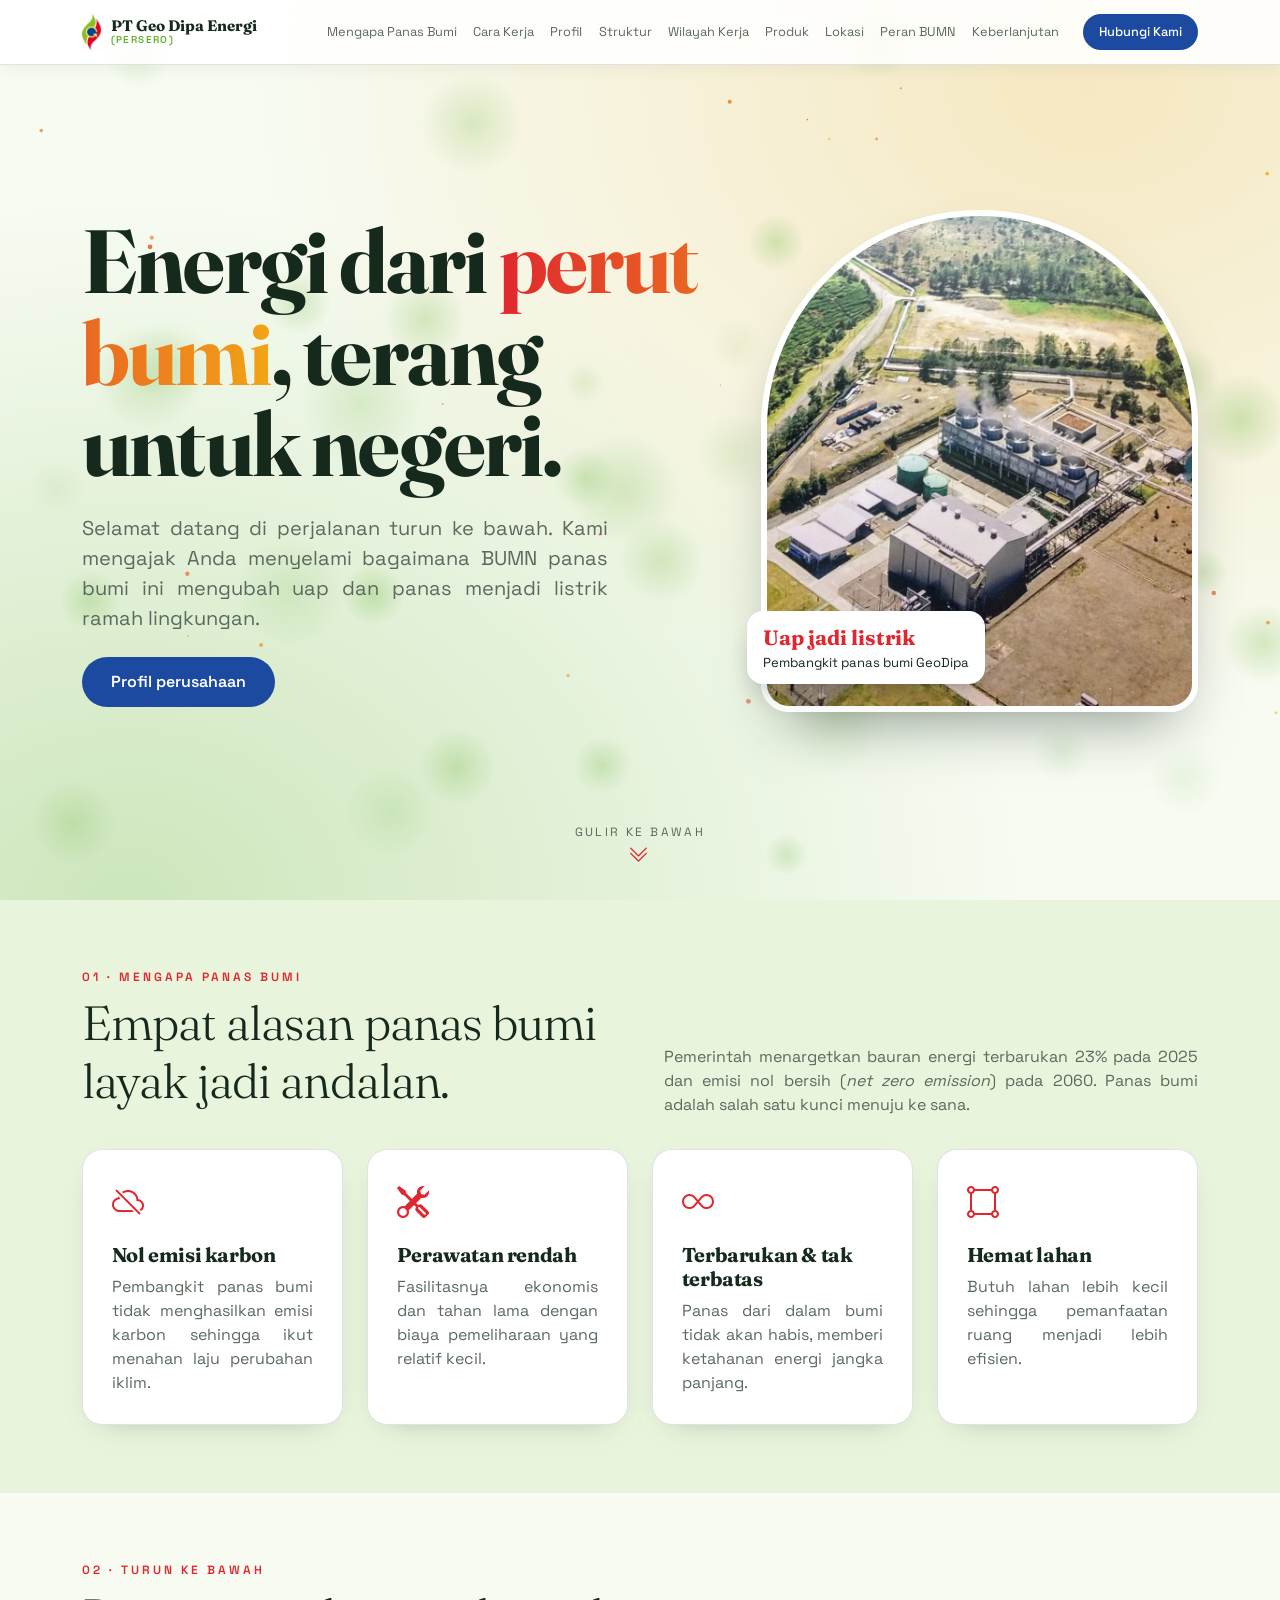
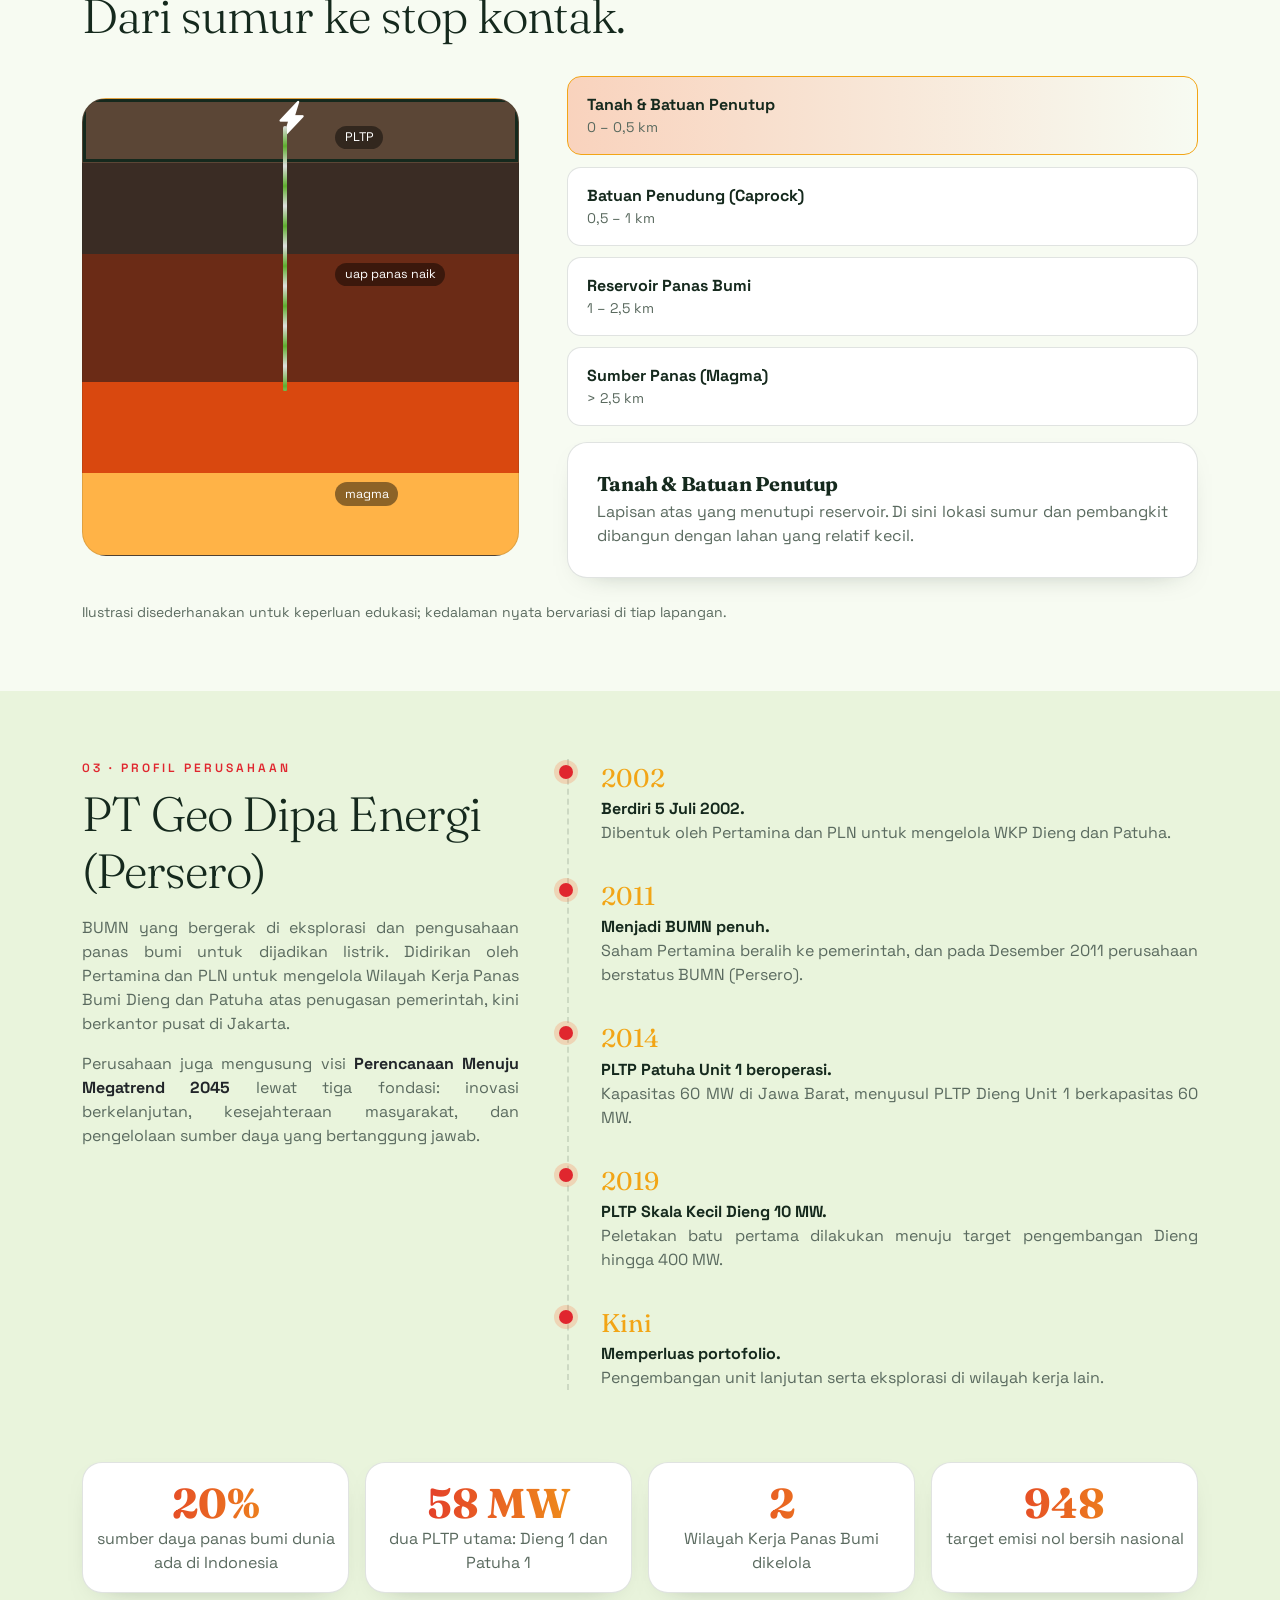
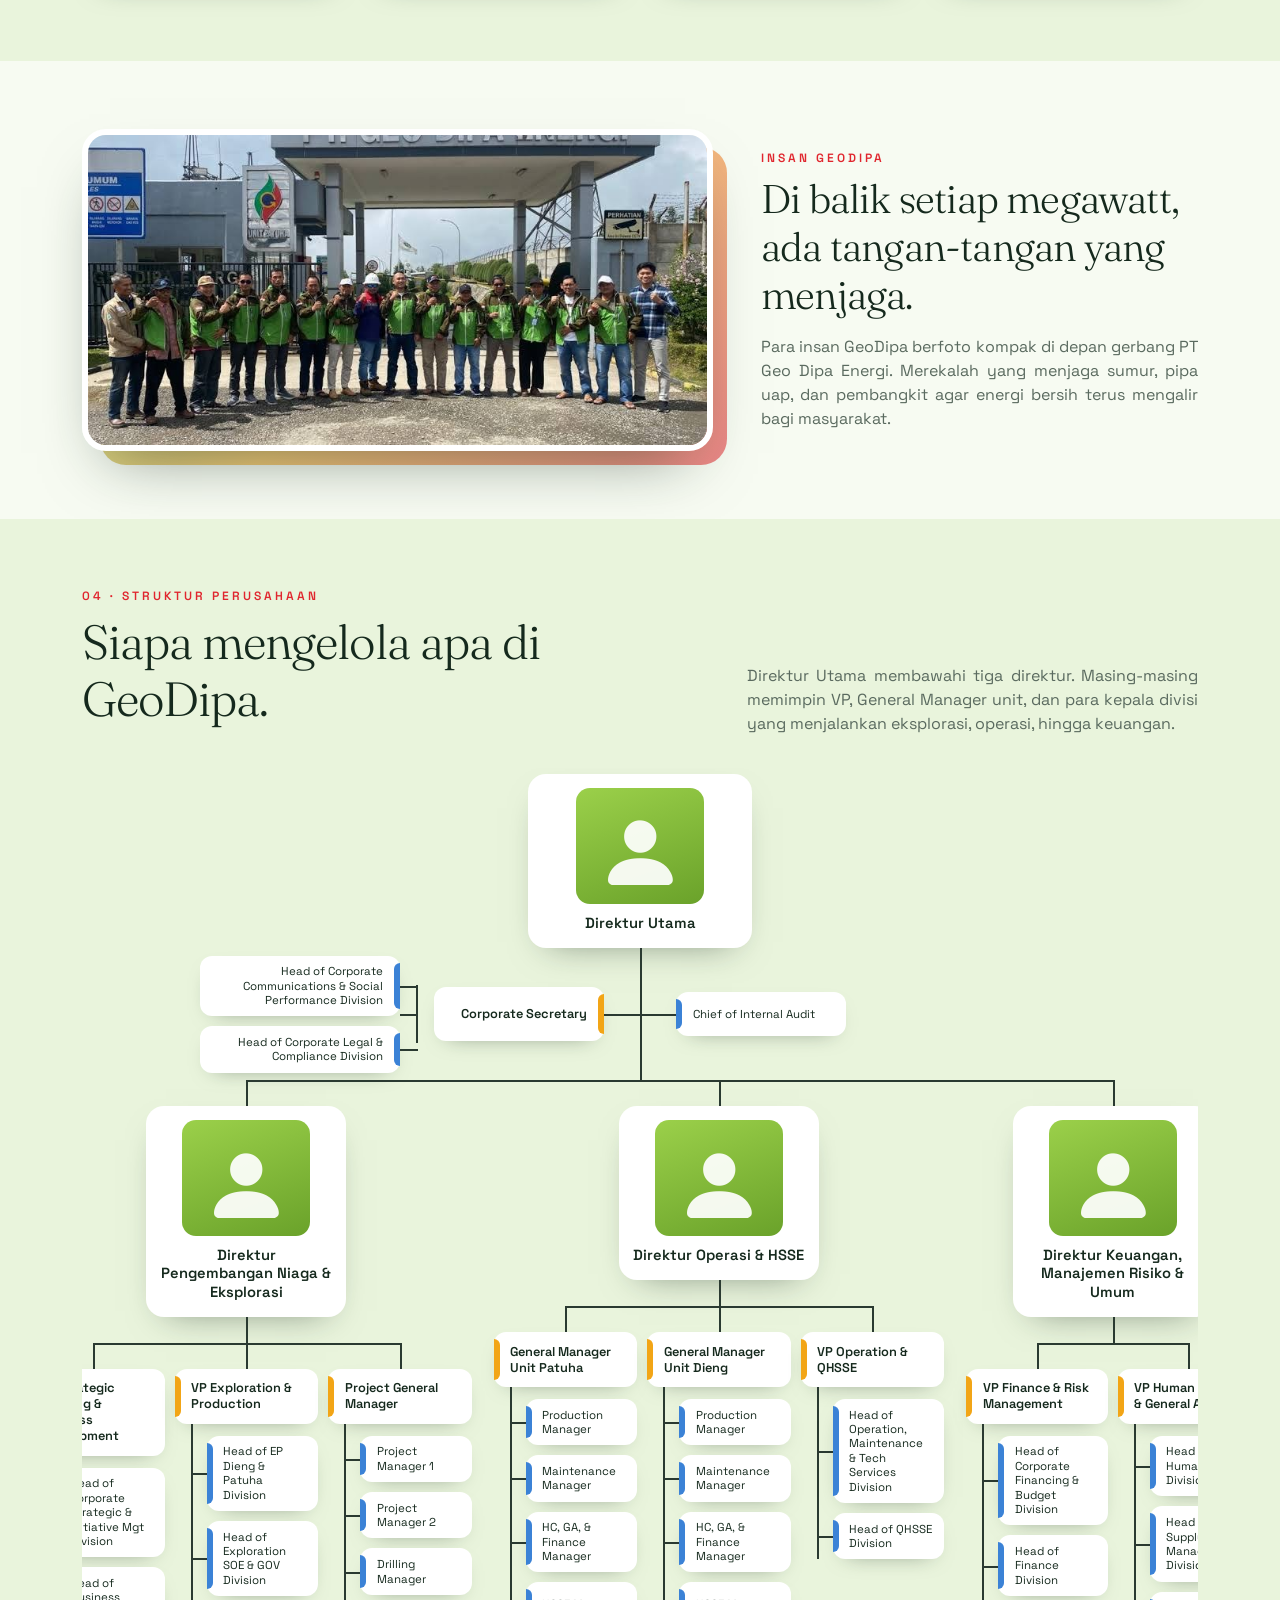
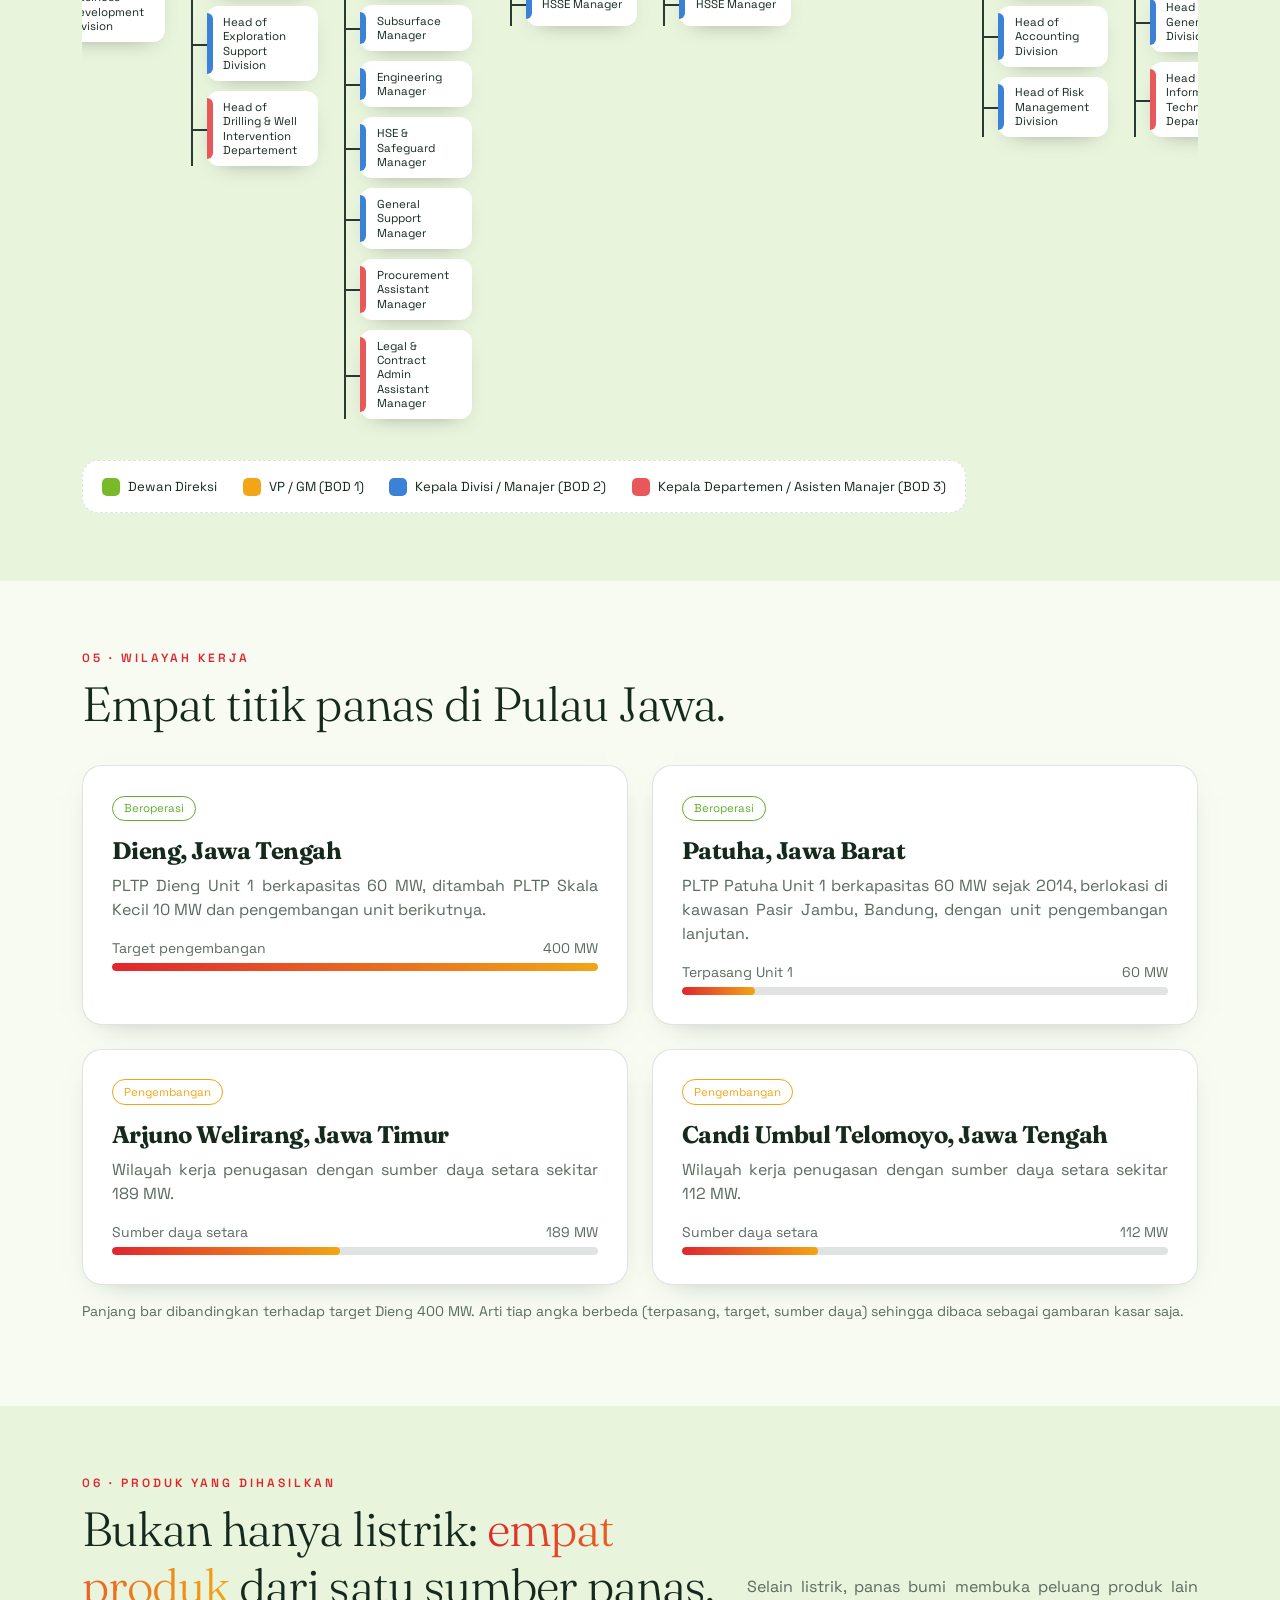
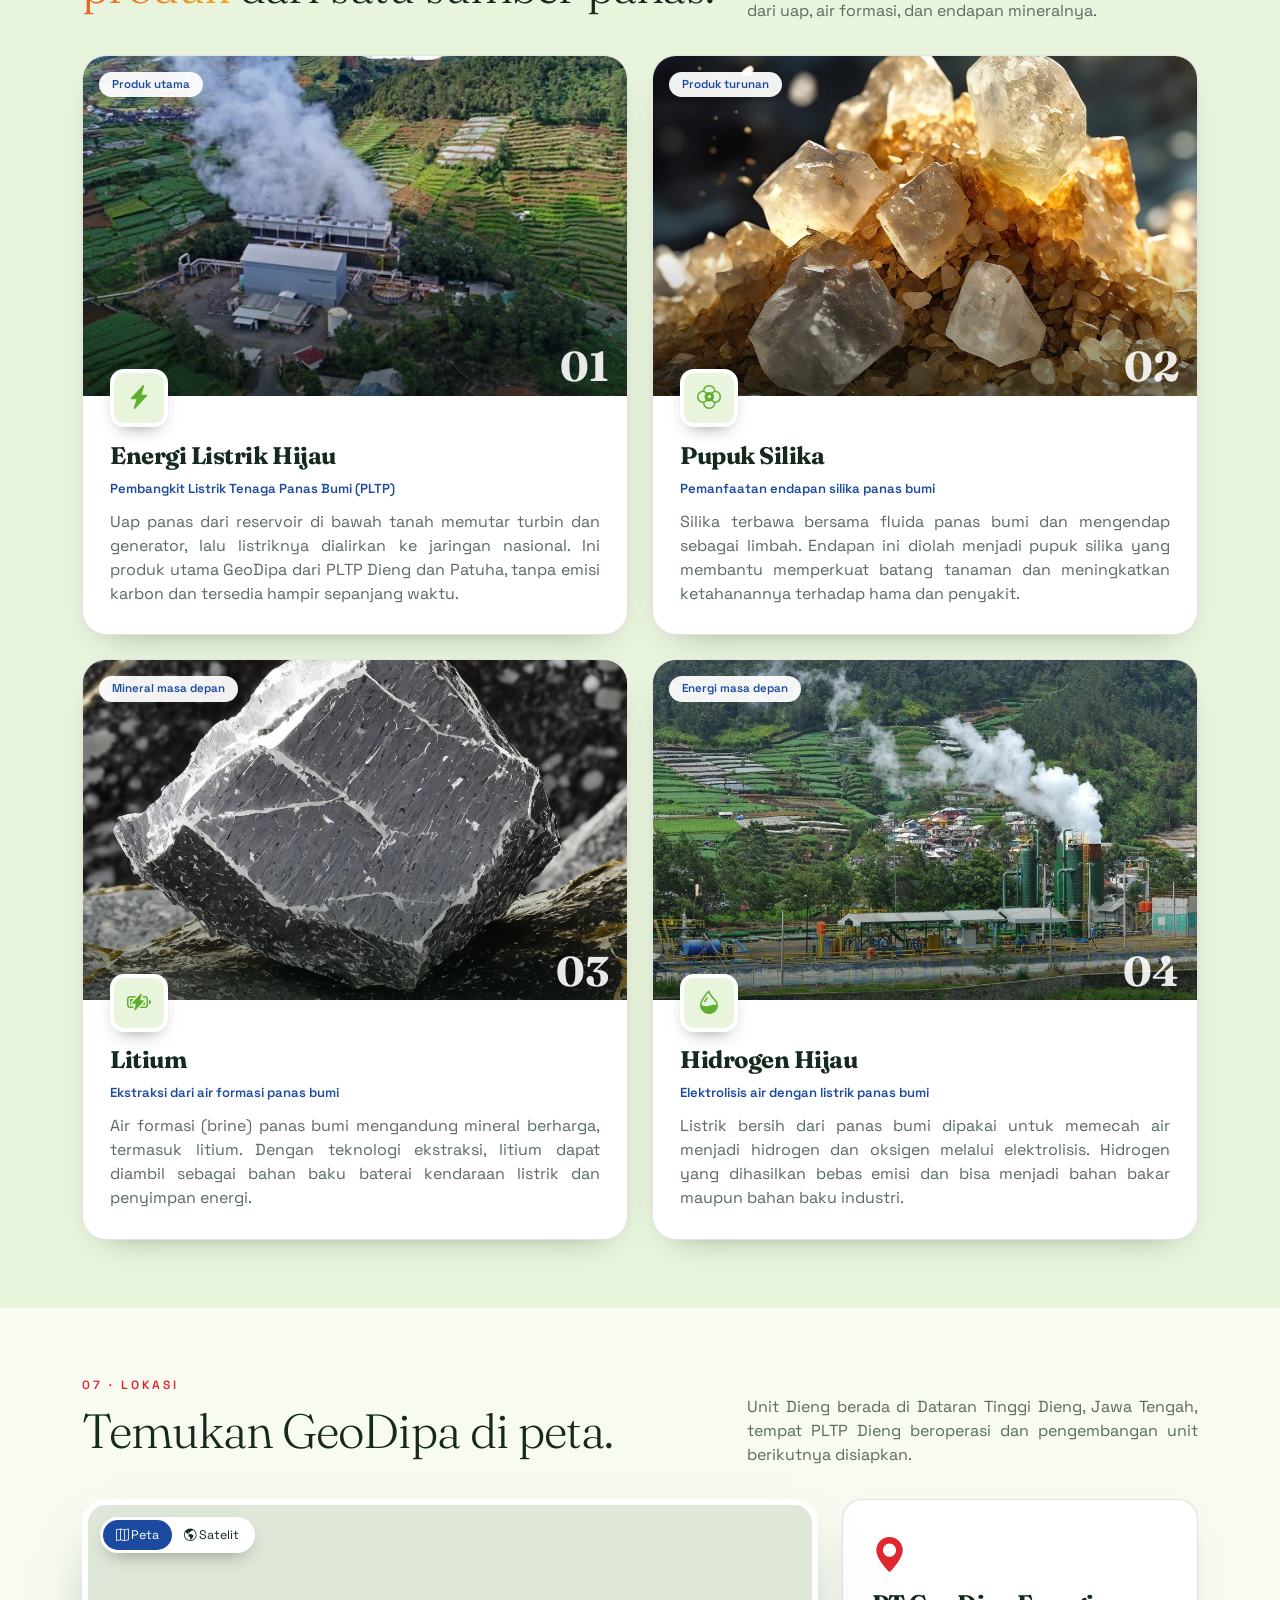
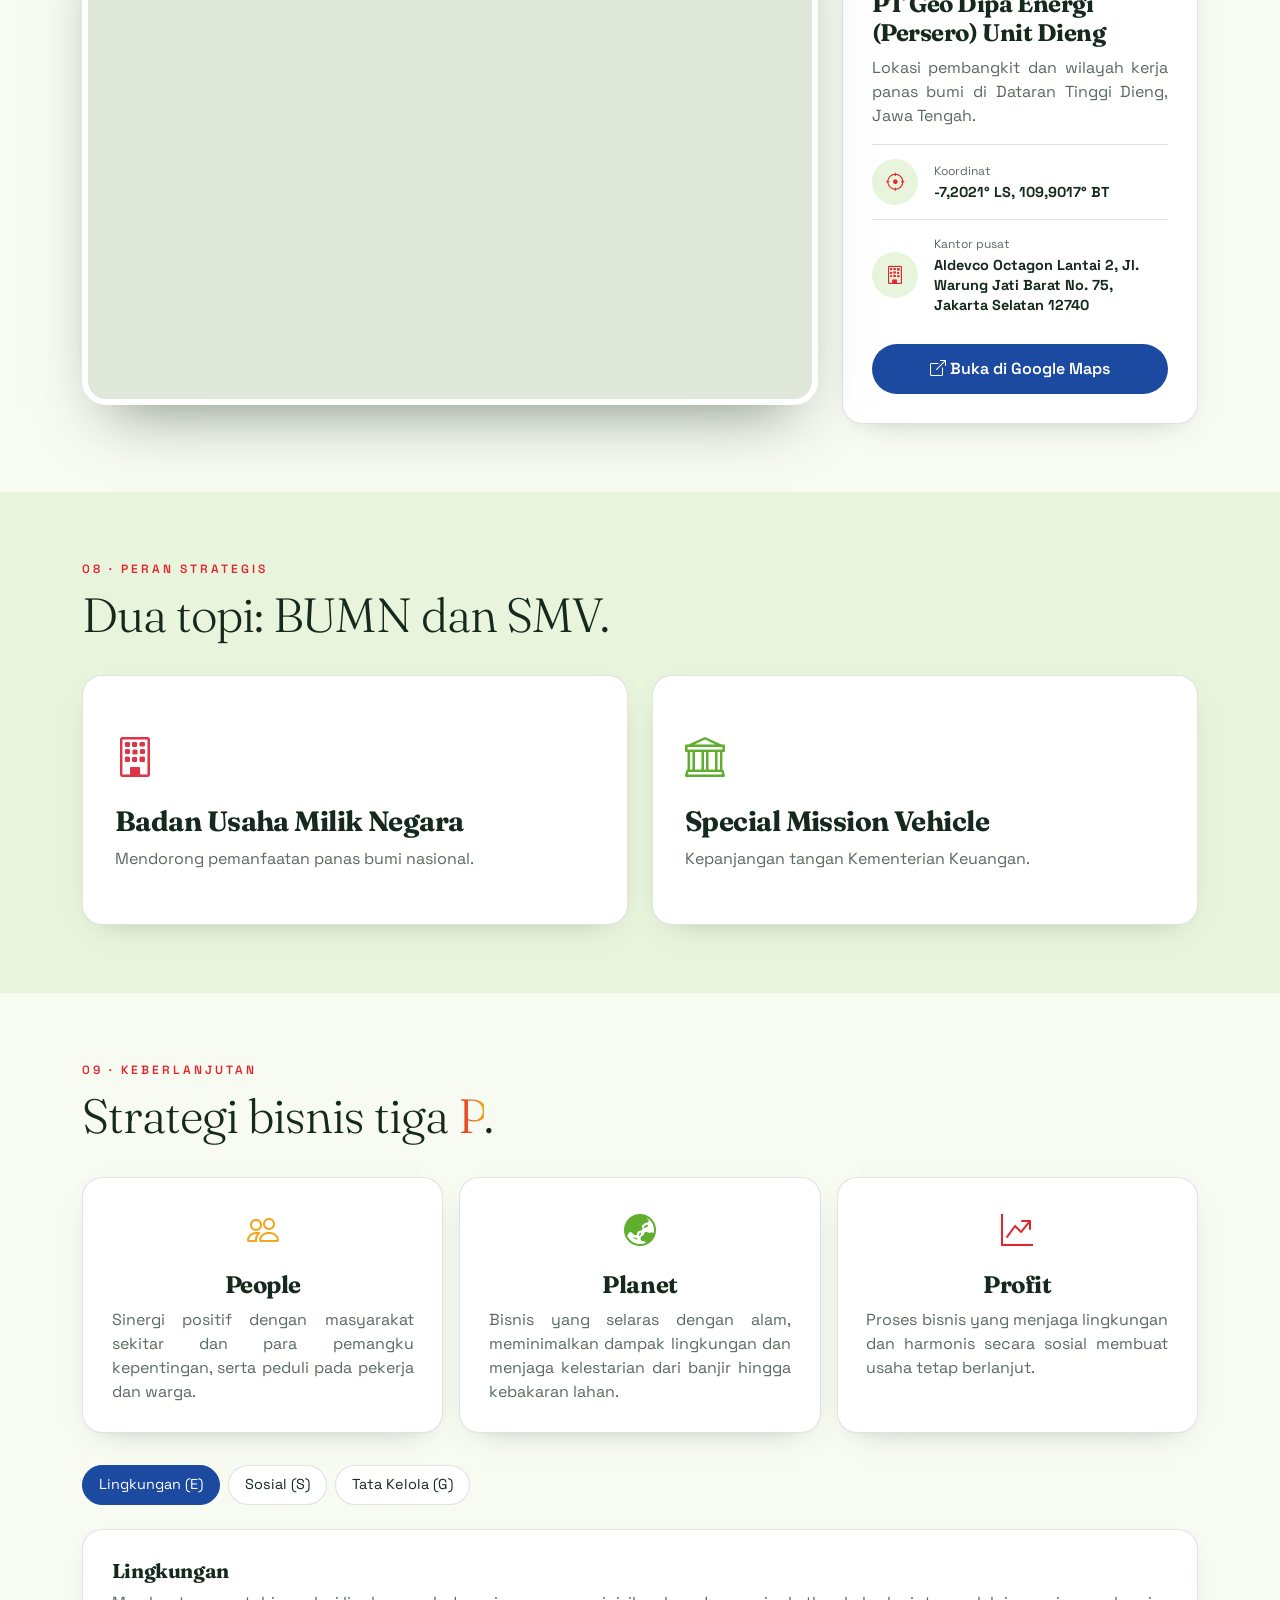
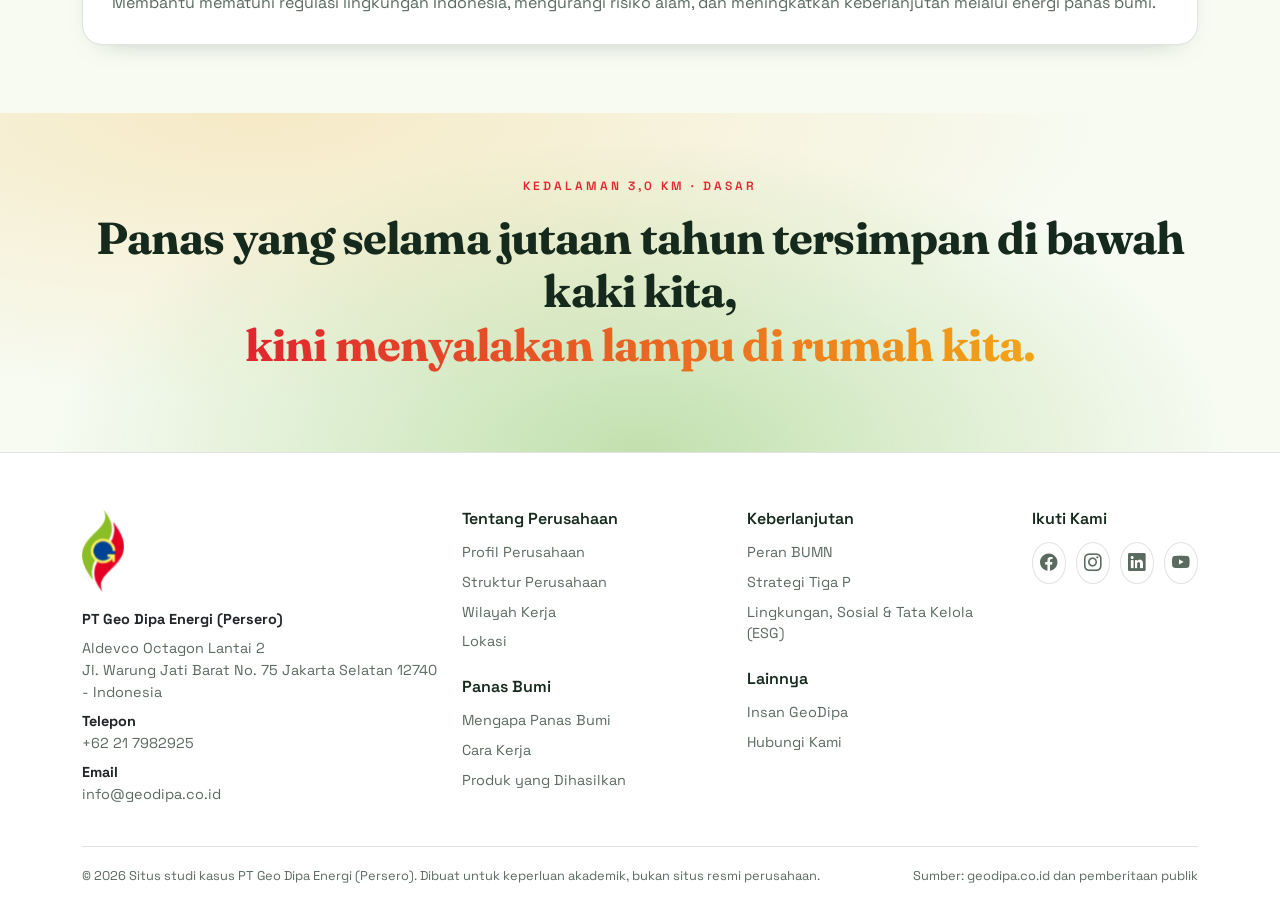
==== commit ac40b505: "Revisi Presentasi" ====
--- a/index.html
+++ b/index.html
@@ -31,7 +31,7 @@
   </ul></div>
 </div></nav>
 
-<!-- HERO -->
+
 <section id="hero"><canvas id="fx"></canvas>
   <div class="container position-relative"><div class="row align-items-center g-5">
     <div class="col-lg-7">
@@ -47,7 +47,7 @@
   <div class="scroll-hint">GULIR KE BAWAH<i class="bi bi-chevron-double-down"></i></div>
 </section>
 
-<!-- KENAPA -->
+
 <section id="kenapa" style="background:var(--tint)">
   <div class="container">
     <div class="row g-5 align-items-end mb-5">
@@ -64,7 +64,7 @@
   </div>
 </section>
 
-<!-- CARA KERJA -->
+
 <section id="cara">
   <div class="container">
     <div class="eyebrow mb-2">02 · Turun ke bawah</div>
@@ -86,7 +86,7 @@
   </div>
 </section>
 
-<!-- PROFIL -->
+
 <section id="profil" style="background:var(--tint)">
   <div class="container">
     <div class="row g-5">
@@ -115,7 +115,7 @@
   </div>
 </section>
 
-<!-- INSAN -->
+
 <section id="insan">
   <div class="container"><div class="row g-5 align-items-center">
     <div class="col-lg-7" data-aos="fade-right"><div class="photo-frame"><img src="assets/img/insan-geodipa.jpg" alt="Insan GeoDipa berfoto kompak di depan gerbang PT Geo Dipa Energi"></div></div>
@@ -125,7 +125,7 @@
   </div></div>
 </section>
 
-<!-- STRUKTUR -->
+
 <section id="struktur" style="background:var(--tint)">
   <div class="container">
     <div class="row g-4 align-items-end mb-5">
@@ -156,7 +156,7 @@
   </div>
 </section>
 
-<!-- WILAYAH -->
+
 <section id="wilayah">
   <div class="container">
     <div class="eyebrow mb-2">05 · Wilayah kerja</div>
@@ -179,7 +179,7 @@
   </div>
 </section>
 
-<!-- PRODUK -->
+
 <section id="produk" style="background:var(--tint)">
   <div class="container">
     <div class="row g-4 align-items-end mb-5">
@@ -208,7 +208,7 @@
   </div>
 </section>
 
-<!-- LOKASI -->
+
 <section id="lokasi">
   <div class="container">
     <div class="row g-4 align-items-end mb-5">
@@ -241,7 +241,7 @@
   </div>
 </section>
 
-<!-- PERAN -->
+
 <section id="peran" style="background:var(--tint)">
   <div class="container">
     <div class="eyebrow mb-2">08 · Peran strategis</div>
@@ -257,7 +257,7 @@
   </div>
 </section>
 
-<!-- ESG -->
+
 <section id="esg">
   <div class="container">
     <div class="eyebrow mb-2">09 · Keberlanjutan</div>
@@ -276,13 +276,13 @@
   </div>
 </section>
 
-<!-- PENUTUP -->
+
 <section class="cta-end" style="text-align:center">
   <div class="container"><div class="eyebrow mb-3">Kedalaman 3,0 km · dasar</div>
     <p class="serif quote" data-aos="zoom-in">Panas yang selama jutaan tahun tersimpan di bawah kaki kita,<br><span class="grad">kini menyalakan lampu di rumah kita.</span></p></div>
 </section>
 
-<!-- KEBIJAKAN PRIVASI (halaman tersembunyi: hanya tampil lewat tautan index.html#kebijakan-privasi) -->
+
 <section id="kebijakan-privasi" aria-hidden="true">
 <header class="page-head"><div class="container"><div class="row g-4 align-items-end">
   <div class="col-lg-6"><div class="eyebrow mb-2">Informasi</div><h1 class="display-4 mb-0">Kebijakan Privasi</h1></div>
--- a/assets/css/geodipa.css
+++ b/assets/css/geodipa.css
@@ -7,7 +7,7 @@
 .eyebrow{font-size:.75rem;letter-spacing:.25em;text-transform:uppercase;color:var(--magma);font-weight:600}
 section{padding:68px 0;position:relative}
 .grad{background:linear-gradient(90deg,var(--magma),var(--amber));-webkit-background-clip:text;background-clip:text;color:transparent}
-/* nav */
+
 .navbar{background:rgba(14,15,19,.75);backdrop-filter:blur(12px);border-bottom:1px solid var(--line)}
 .navbar-brand{font-family:'Fraunces',serif;font-weight:700;color:var(--cream)}
 .navbar-brand i{color:var(--magma)}
@@ -16,7 +16,7 @@
 .btn-magma:hover{filter:brightness(1.1);transform:translateY(-2px);color:#1a0d05}
 .btn-ghost{border:1px solid var(--line);color:var(--cream);border-radius:50px;padding:.8rem 1.8rem}
 .btn-ghost:hover{border-color:var(--steam);color:var(--steam)}
-/* hero */
+
 #hero{min-height:100vh;display:flex;align-items:center;padding-top:90px;background:radial-gradient(ellipse at 50% 120%,rgba(255,90,31,.35),transparent 60%)}
 #fx{position:absolute;inset:0;width:100%;height:100%}
 #hero h1{font-size:clamp(2.6rem,7vw,5.6rem);line-height:1.02}
@@ -24,11 +24,11 @@
 .scroll-hint{position:absolute;bottom:28px;left:50%;transform:translateX(-50%);color:var(--mute);font-size:.75rem;letter-spacing:.2em;text-align:center}
 .scroll-hint i{display:block;animation:bob 1.6s infinite;color:var(--magma);font-size:1.3rem}
 @keyframes bob{50%{transform:translateY(8px)}}
-/* cards */
+
 .gcard{background:var(--bg2);border:1px solid var(--line);border-radius:20px;padding:1.8rem;height:100%;transition:.35s}
 .gcard:hover{transform:translateY(-6px);border-color:var(--magma);box-shadow:0 18px 40px -18px rgba(255,90,31,.5)}
 .gcard .ic{font-size:2rem;color:var(--magma)}
-/* layers */
+
 .layer-btn{display:block;width:100%;text-align:left;background:var(--bg2);border:1px solid var(--line);color:var(--cream);padding:1rem 1.2rem;border-radius:14px;margin-bottom:.7rem;transition:.3s}
 .layer-btn:hover,.layer-btn.on{border-color:var(--amber);background:linear-gradient(90deg,rgba(255,90,31,.25),transparent)}
 .layer-btn small{display:block;color:var(--mute)}
@@ -40,38 +40,38 @@
 @keyframes flow{to{background-position:0 40px}}
 .earth .plant{position:absolute;left:44%;top:-1%;font-size:2.2rem;color:var(--cream)}
 .earth .lbl{position:absolute;left:58%;font-size:.78rem;background:rgba(0,0,0,.45);padding:.15rem .6rem;border-radius:20px}
-/* timeline */
+
 .tl{position:relative;padding-left:2rem;border-left:2px dashed var(--line)}
 .tl .it{position:relative;margin-bottom:2rem}
 .tl .it::before{content:'';position:absolute;left:-2.6rem;top:.4rem;width:14px;height:14px;border-radius:50%;background:var(--magma);box-shadow:0 0 0 5px rgba(255,90,31,.2)}
 .tl .yr{font-family:'Fraunces',serif;font-size:1.6rem;color:var(--amber)}
-/* stats */
+
 .stat{text-align:center;padding:1.5rem}
 .stat .n{font-family:'Fraunces',serif;font-size:3.4rem;font-weight:700}
-/* wkp */
+
 .wkp .bar{height:8px;border-radius:8px;background:var(--line);overflow:hidden}
 .wkp .bar span{display:block;height:100%;background:linear-gradient(90deg,var(--magma),var(--amber));border-radius:8px;width:0;transition:width 1.4s}
 .chip{display:inline-block;font-size:.72rem;border-radius:50px;padding:.2rem .7rem;border:1px solid var(--steam);color:var(--steam)}
 .chip.dev{border-color:var(--amber);color:var(--amber)}
-/* flip */
+
 .flip{perspective:1000px;height:250px}
 .flip>div{position:relative;width:100%;height:100%;transition:transform .7s;transform-style:preserve-3d}
 .flip:hover>div,.flip.open>div{transform:rotateY(180deg)}
 .flip .f,.flip .b{position:absolute;inset:0;backface-visibility:hidden;border-radius:20px;padding:2rem;display:flex;flex-direction:column;justify-content:center}
 .flip .f{background:var(--bg2);border:1px solid var(--line)}
 .flip .b{background:linear-gradient(135deg,var(--magma),#b3340a);transform:rotateY(180deg);font-size:.92rem}
-/* 3P */
+
 .p3{display:grid;grid-template-columns:repeat(3,1fr);gap:1rem}
 @media(max-width:767px){.p3{grid-template-columns:1fr}}
 .p3 .gcard{text-align:center}
 .p3 .gcard:nth-child(1) .ic{color:var(--amber)}.p3 .gcard:nth-child(2) .ic{color:var(--steam)}
-/* tabs */
+
 .nav-pills .nav-link{border-radius:50px;border:1px solid var(--line);margin-right:.5rem}
 .nav-pills .nav-link.active{background:var(--magma);color:#1a0d05;border-color:var(--magma)}
 .quote{font-size:clamp(1.6rem,4vw,2.8rem);line-height:1.2}
 footer{border-top:1px solid var(--line);padding:2.5rem 0;color:var(--mute);font-size:.85rem}
 
-/* ---- tema terang mengikuti logo (hijau, merah, kuning, biru) ---- */
+
 a{color:var(--navy)}
 .navbar{background:rgba(255,255,255,.88);box-shadow:0 2px 18px rgba(21,41,29,.06)}
 .navbar-brand{display:flex;align-items:center;gap:.6rem;font-size:1.05rem;line-height:1.1;color:var(--cream)}
@@ -97,14 +97,14 @@
 .photo-frame img{width:100%;border-radius:24px;border:6px solid #fff;box-shadow:0 30px 60px -28px rgba(21,41,29,.55)}
 .photo-frame::before{content:'';position:absolute;inset:18px -14px -14px 18px;border-radius:26px;background:linear-gradient(135deg,var(--steam),var(--amber),var(--magma));z-index:-1;opacity:.55}
 .cta-end{background:radial-gradient(ellipse at 50% 100%,rgba(95,174,46,.35),transparent 65%),radial-gradient(ellipse at 20% 0,rgba(242,165,22,.2),transparent 60%)}
-/* kontak */
+
 .page-head{padding:150px 0 70px;background:radial-gradient(ellipse at 90% 0,rgba(242,165,22,.25),transparent 55%),linear-gradient(120deg,#eaf6dd,#f7fbf2)}
 .form-card{background:#fff;border-radius:24px;padding:2rem;box-shadow:0 30px 70px -35px rgba(21,41,29,.55);border:1px solid var(--line)}
 .form-label{font-size:.78rem;color:var(--mute);margin-bottom:.3rem}.form-label i{color:var(--magma);font-style:normal}
 .form-control,.form-select{padding:.85rem 1rem;border-radius:10px;border-color:var(--line)}
 .form-control:focus,.form-select:focus{border-color:var(--steam);box-shadow:0 0 0 .2rem rgba(95,174,46,.18)}
 .contact-info b{font-size:.85rem;color:var(--mute);display:block;margin-top:1rem}
-/* footer */
+
 footer{background:#fff;padding:3.5rem 0 0;color:var(--mute);font-size:.9rem}
 footer h6{font-family:'Space Grotesk',sans-serif;font-weight:600;color:var(--cream);margin-bottom:.9rem}
 footer a{color:var(--mute);text-decoration:none;display:block;margin-bottom:.5rem}footer a:hover{color:var(--magma)}
@@ -114,7 +114,7 @@
 .soc a:hover{background:var(--navy);color:#fff;border-color:var(--navy)}
 footer .copy{border-top:1px solid var(--line);margin-top:2.5rem;padding:1.2rem 0;font-size:.8rem}
 
-/* ---- struktur organisasi ---- */
+
 .org-scroll{overflow-x:auto;padding:6px 4px 18px;-webkit-overflow-scrolling:touch}
 .org{min-width:1260px;position:relative;--tab-g:#7ab928;--tab-o:var(--amber);--tab-b:#3b82d6;--tab-r:#e8585a;--ln:#2a3a31}
 .otop{display:flex;justify-content:center}
@@ -131,7 +131,7 @@
 .oc.rt{padding:.55rem 1.05rem .55rem .7rem}
 .oc.rt::before{left:auto;right:0;border-radius:6px 0 0 6px}
 .oc.rt{text-align:right;justify-content:flex-end}
-/* staf: sekretaris & audit */
+
 .ostaff{display:grid;grid-template-columns:1fr 0 1fr;align-items:center;height:132px;position:relative}
 .ostaff .sm{height:100%;border-left:2px solid var(--ln)}
 .ostaff .sl,.ostaff .sr{display:flex;align-items:center;position:relative}
@@ -152,7 +152,7 @@
 .ostaff .stack::before{content:'';position:absolute;right:-18px;top:25%;bottom:25%;border-right:2px solid var(--ln)}
 .ostaff .stack .oc{position:relative}
 .ostaff .stack .oc::after{content:'';position:absolute;right:-18px;top:50%;width:18px;height:2px;background:var(--ln)}
-/* direktur */
+
 .odirs{display:grid;grid-template-columns:repeat(8,1fr);position:relative;padding-top:26px}
 .odirs::before{content:'';position:absolute;top:0;left:18.75%;right:12.5%;border-top:2px solid var(--ln)}
 .ogrp{position:relative;padding:0 6px}
@@ -178,7 +178,7 @@
 .olegend span{display:inline-flex;align-items:center;gap:.5rem}
 .lg{width:18px;height:18px;border-radius:5px;display:inline-block}
 .lg.g{background:#7ab928}.lg.o{background:var(--amber)}.lg.b{background:#3b82d6}.lg.r{background:#e8585a}
-/* produk */
+
 .pcard{background:#fff;border:1px solid var(--line);border-radius:24px;overflow:hidden;height:100%;display:flex;flex-direction:column;box-shadow:0 14px 34px -24px rgba(21,41,29,.55);transition:.35s}
 .pcard:hover{transform:translateY(-6px);box-shadow:0 24px 48px -22px rgba(21,41,29,.55)}
 .pimg{position:relative;aspect-ratio:16/10;overflow:hidden;background:#1b2a22}
@@ -191,7 +191,7 @@
 .pic{width:50px;height:50px;border-radius:14px;display:grid;place-items:center;background:var(--tint);color:var(--magma);font-size:1.5rem;margin-top:-52px;position:relative;z-index:3;border:4px solid #fff;box-sizing:content-box;box-shadow:0 8px 18px -10px rgba(21,41,29,.6);margin-bottom:.9rem}
 .pcard:nth-child(n) .pic{color:var(--steam)}
 .psub{font-size:.82rem;color:var(--navy);font-weight:600;margin:.2rem 0 .7rem}
-/* peta */
+
 .mapbox{position:relative;border-radius:24px;overflow:hidden;border:6px solid #fff;box-shadow:0 30px 60px -28px rgba(21,41,29,.55);background:#dfe8d8;aspect-ratio:16/11;min-height:360px}
 .mapbox iframe{position:absolute;inset:0;width:100%;height:100%;border:0}
 .maptabs{position:absolute;left:12px;top:12px;z-index:3;display:flex;background:#fff;border-radius:50px;padding:3px;box-shadow:0 8px 20px -8px rgba(0,0,0,.4)}
@@ -201,7 +201,7 @@
 @media(min-width:992px) and (max-width:1199px){.navbar .nav-link{padding-left:.45rem;padding-right:.45rem;font-size:.82rem}}
 @media(min-width:1200px){.navbar .nav-link{padding-left:.55rem;padding-right:.55rem}}
 
-/* ---- revisi setelah presentasi ---- */
+
 .navbar-brand{cursor:default;user-select:none}
 .navbar .nav-link::after{content:attr(data-t);display:block;height:0;overflow:hidden;visibility:hidden;font-weight:700;pointer-events:none}
 .navbar .nav-link.active{font-weight:700;color:var(--magma)}
@@ -241,3 +241,32 @@
 #kebijakan-privasi{display:none;padding:0}
 body.view-privasi>section:not(#kebijakan-privasi){display:none}
 body.view-privasi #kebijakan-privasi{display:block}
+#gauge{position:fixed;right:18px;top:50%;transform:translateY(-50%);height:46vh;width:2px;background:var(--line);z-index:50}
+#gauge i{position:absolute;left:-5px;width:12px;height:12px;border-radius:50%;background:var(--magma);box-shadow:0 0 14px var(--magma);top:0}
+#gauge span{position:absolute;right:16px;top:-26px;font-size:.7rem;white-space:nowrap;color:var(--amber)}
+@media(max-width:991px){#gauge{display:none}}
+
+@media (max-width: 767px) {
+  html, body { overflow-x: hidden; max-width: 100%; }
+  section { overflow-x: clip; padding: 60px 0; }
+  .navbar-brand { font-size: .9rem; }
+  .navbar-brand img { height: 36px; }
+  .navbar-brand small { font-size: .55rem; }
+  #hero { padding-top: 100px; padding-bottom: 80px; }
+  #hero h1 { font-size: clamp(2rem, 9vw, 2.6rem); line-height: 1.15; }
+  #hero .d-flex { flex-direction: column; align-items: stretch; }
+  .hero-tag { font-size: .72rem; }
+  .hero-pic .badge-f { left: 8px; bottom: 16px; }
+  .scroll-hint { display: none; }
+  .photo-frame::before { inset: 14px -4px -4px 14px; }
+  h2.display-5, h2.display-6 { font-size: 1.6rem; }
+  .stat { padding: 1rem .5rem; }
+  .stat .n { font-size: 2.3rem; }
+  .flip { height: 400px; }
+  .flip .f, .flip .b { padding: 1.3rem; }
+  .flip .f h3 { font-size: 1.35rem; }
+  .flip .b { font-size: .84rem; line-height: 1.5; overflow-y: auto; }
+  .flip .b p { margin-bottom: .6rem; }
+  .mapbox { aspect-ratio: 4 / 3; min-height: 280px; }
+  img { max-width: 100%; }
+}
